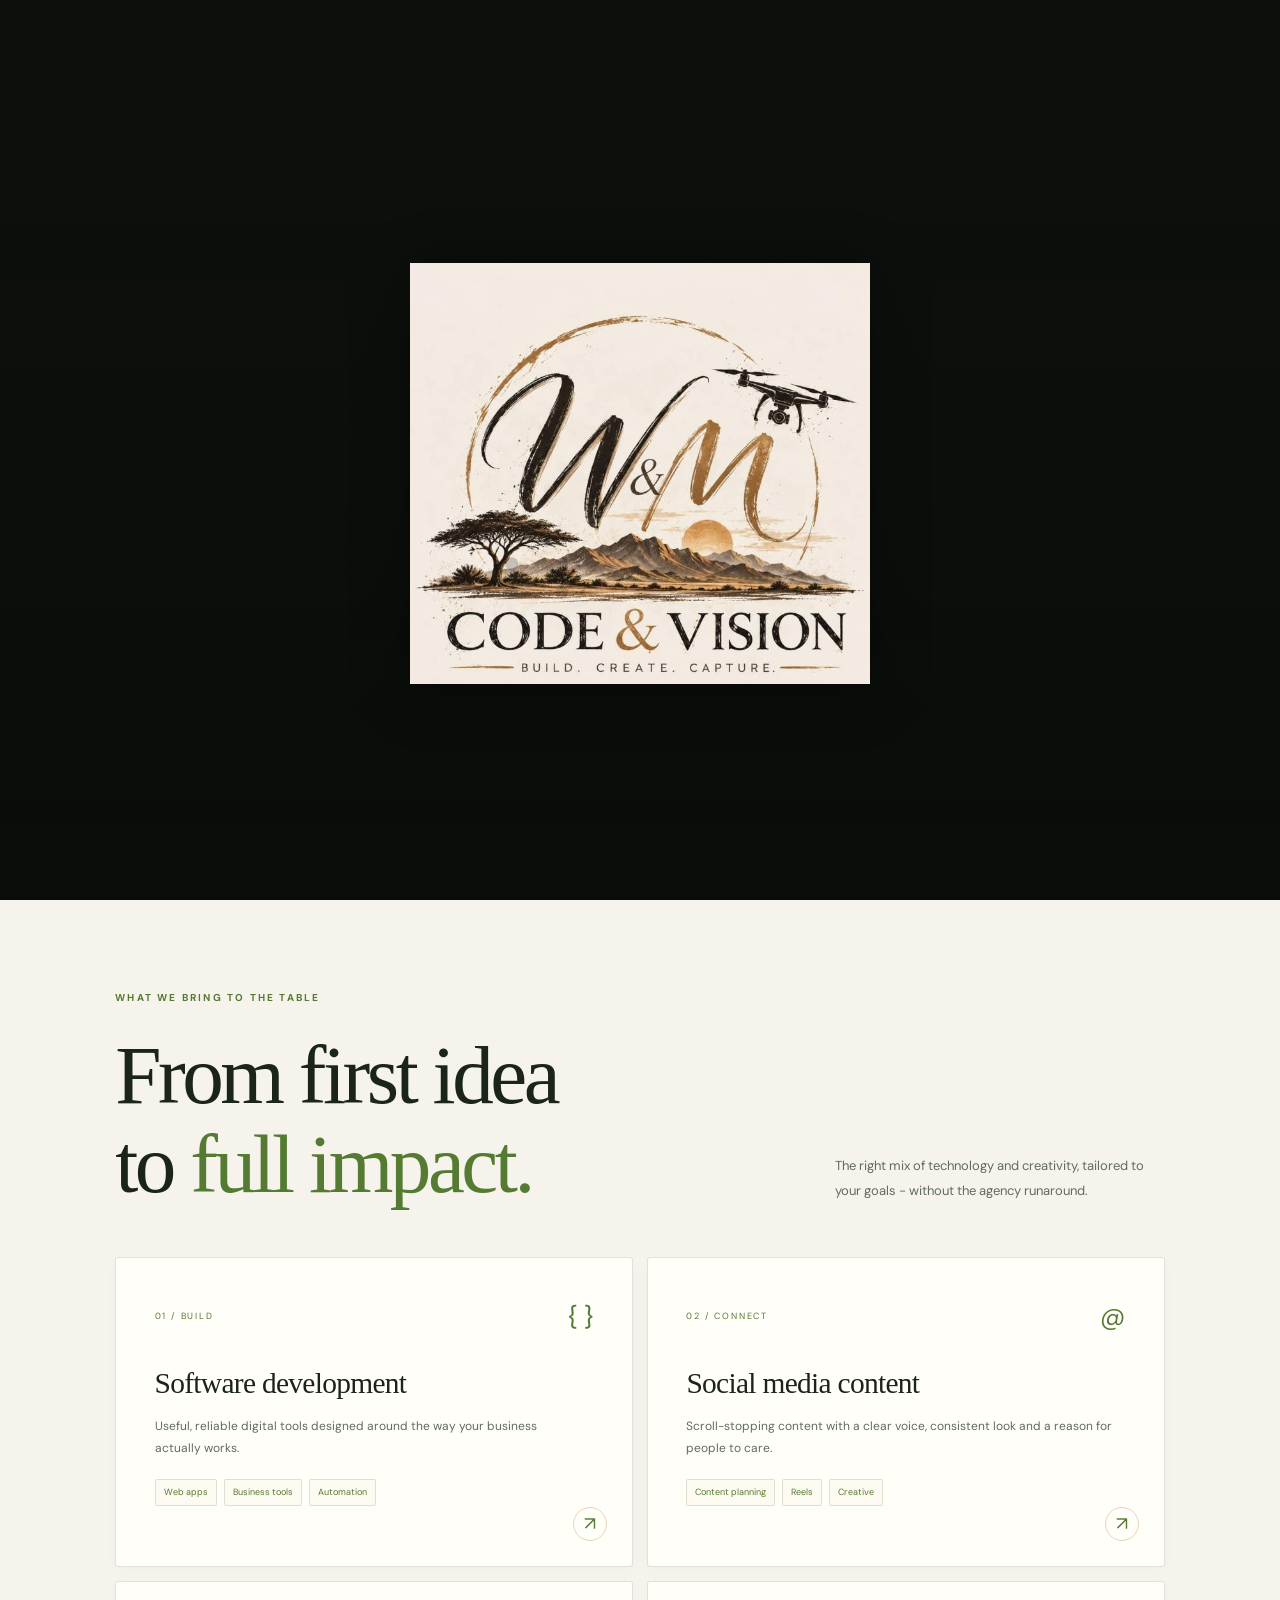
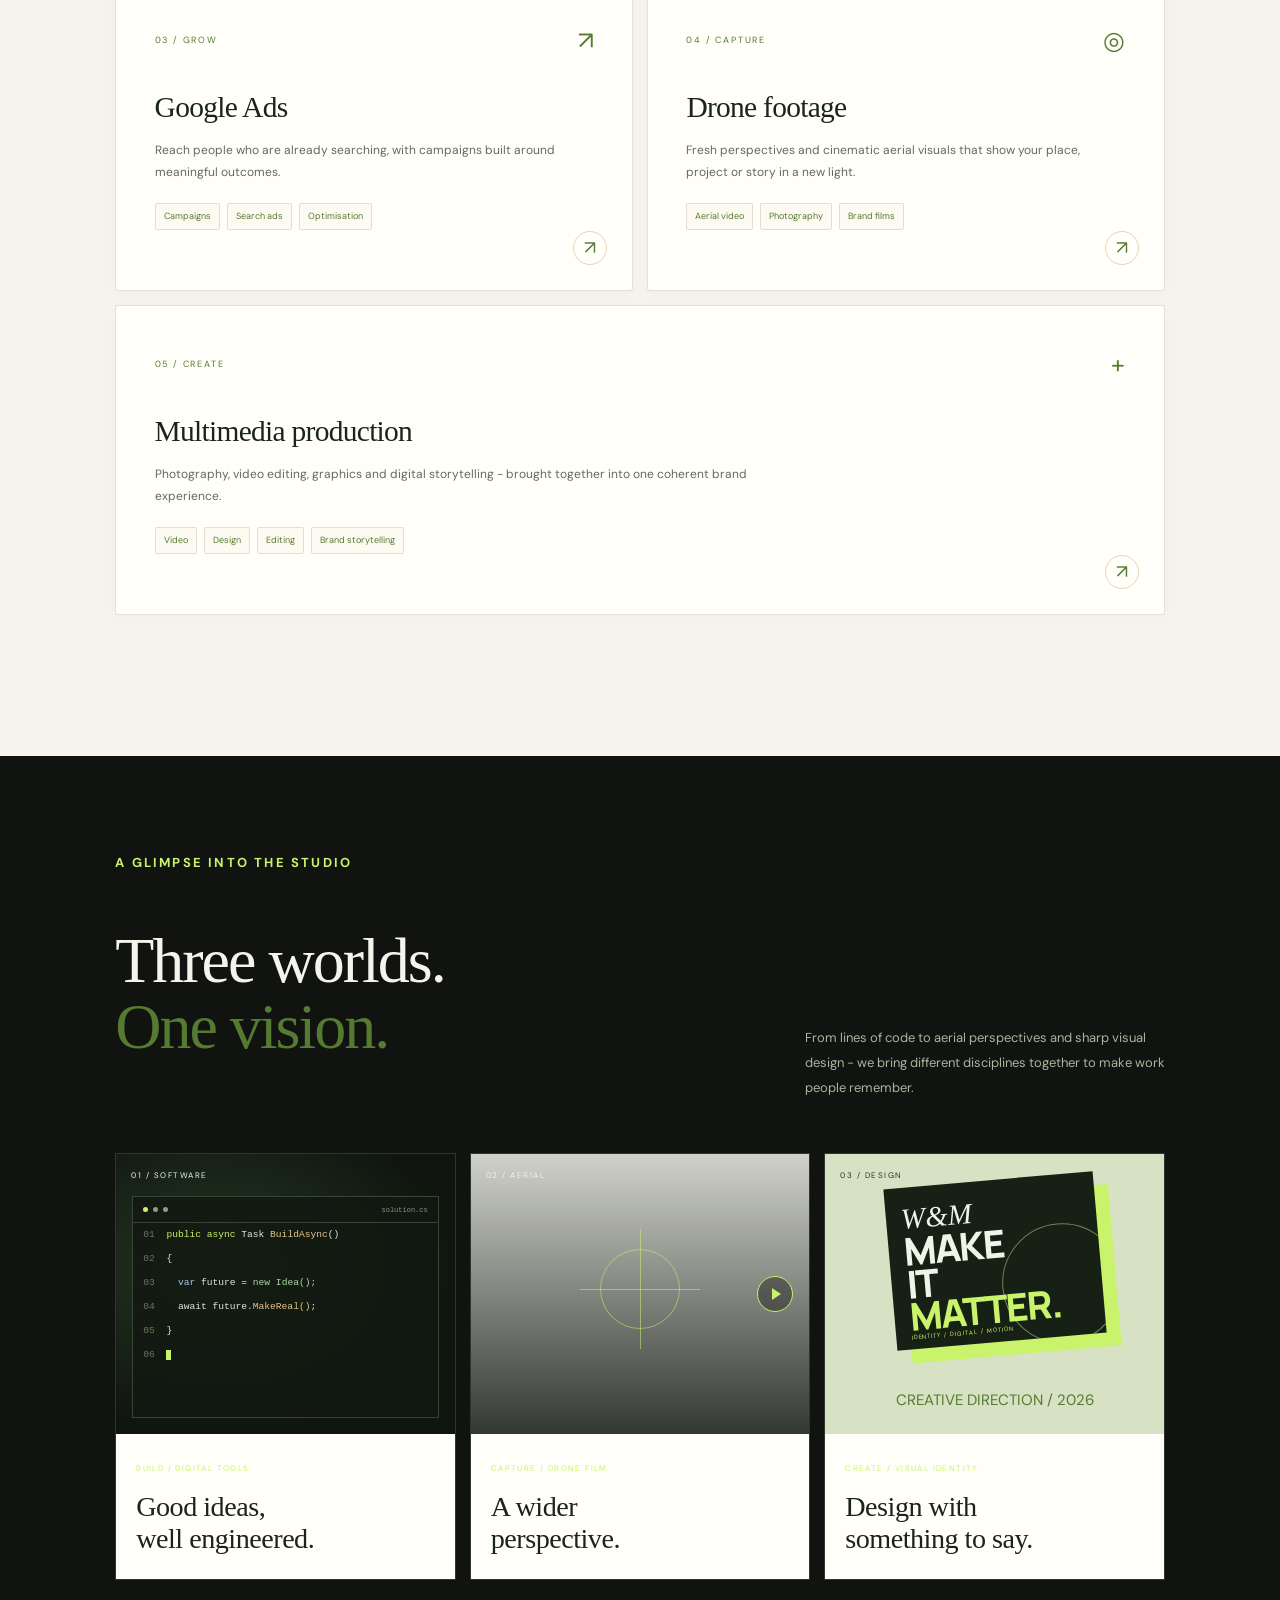
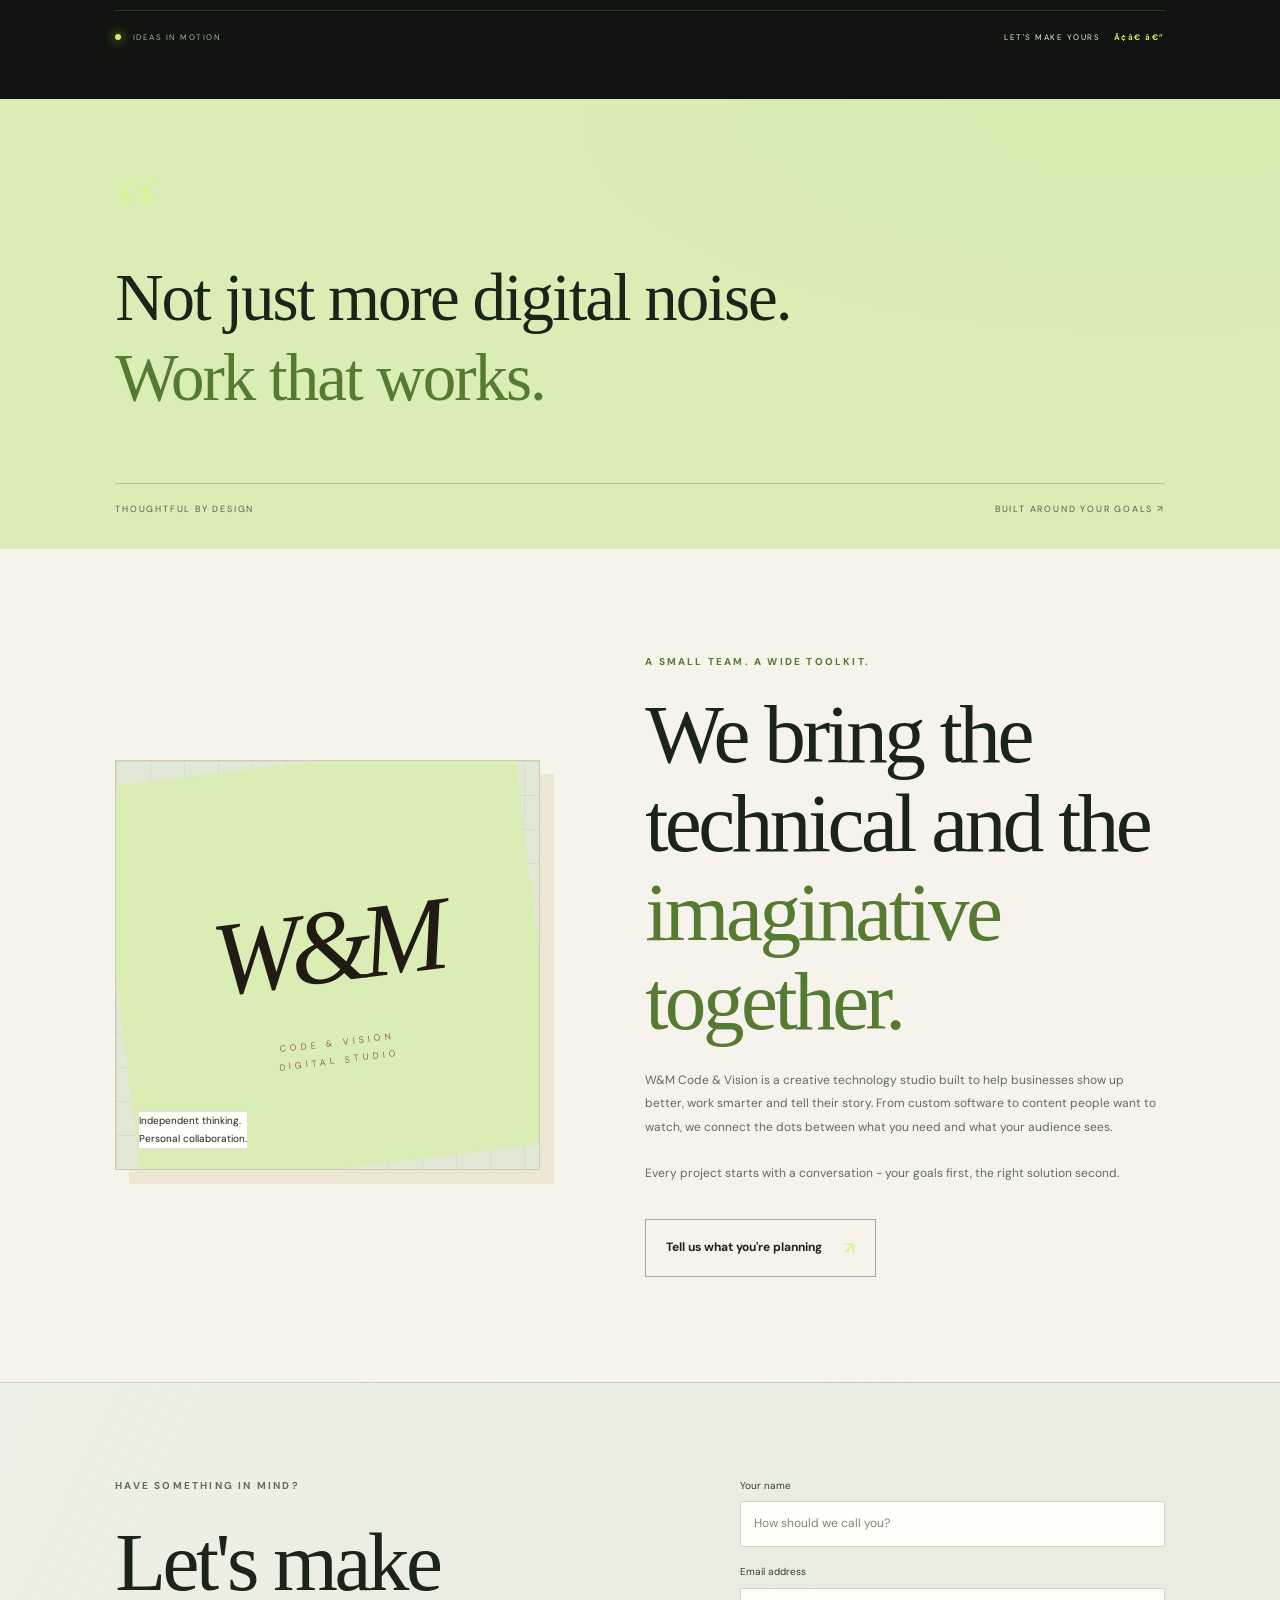
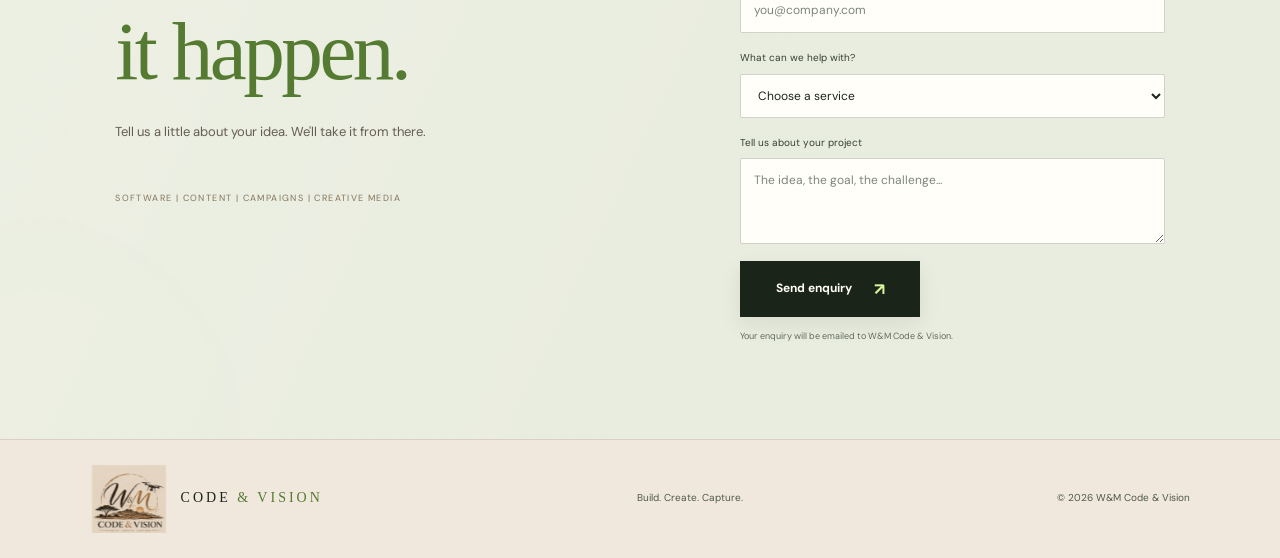
==== index.html @ 3afbe3e2 "Remove email activation note from contact form" ====
﻿<!doctype html>
<html lang="en">
<head>
  <meta charset="utf-8">
  <meta name="viewport" content="width=device-width, initial-scale=1">
  <meta name="theme-color" content="#111511">
  <meta name="description" content="W&M Code & Vision creates software, social content, Google Ads, drone footage and multimedia for ambitious businesses.">
  <meta property="og:type" content="website">
  <meta property="og:title" content="W&M Code & Vision | Build. Create. Capture.">
  <meta property="og:description" content="Custom software, social content, digital campaigns and cinematic drone production for ambitious businesses.">
  <meta property="og:url" content="https://wiekusviljoen.github.io/W-M-Code-Vision/">
  <meta property="og:image" content="https://wiekusviljoen.github.io/W-M-Code-Vision/logo-cropped.jpg">
  <meta name="twitter:card" content="summary_large_image">
  <title>W&amp;M Code &amp; Vision | Build. Create. Capture.</title>
  <link rel="preconnect" href="https://fonts.googleapis.com">
  <link rel="preconnect" href="https://fonts.gstatic.com" crossorigin>
  <link href="https://fonts.googleapis.com/css2?family=DM+Sans:wght@400;500;600;700&family=Manrope:wght@400;500;600;700;800&display=swap" rel="stylesheet">
  <link rel="stylesheet" href="styles.css?v=real-logo">
  <link rel="stylesheet" href="interactive.css">
  <script src="script.js" defer></script>
</head>
<body>
  <div class="site-loader" id="site-loader" role="status" aria-live="polite" aria-label="Loading W and M Code and Vision">
    <video class="loader-video" autoplay muted loop playsinline preload="metadata" poster="WmCodeVision.Web/wwwroot/helmeringhausen-drone-poster.jpg" aria-hidden="true"><source src="WmCodeVision.Web/wwwroot/drone-web.mp4" type="video/mp4"></video>
    <div class="loader-shade" aria-hidden="true"></div>
    <div class="loader-content"><div class="loader-mark" aria-label="W and M Code and Vision"><img class="loader-company-logo" src="logo-cropped.jpg" alt="W&amp;M Code &amp; Vision" style="display:block;width:100%;height:100%;object-fit:contain;object-position:center;animation:loader-logo-appear 1s ease both"></div><p class="loader-status">A DIFFERENT POINT OF VIEW</p><svg class="loader-service-sketch" viewBox="0 0 360 58" aria-hidden="true"><path class="sketch-connector" d="M8 29 H352"/><g class="sketch-icon sketch-drone"><path d="M45 24 L55 19 L65 24 L65 34 L55 39 L45 34 Z M45 24 L31 15 M65 24 L79 15 M45 34 L31 43 M65 34 L79 43"/><circle cx="25" cy="12" r="8"/><circle cx="85" cy="12" r="8"/><circle cx="25" cy="46" r="8"/><circle cx="85" cy="46" r="8"/><path d="M17 12 H33 M25 4 V20 M77 12 H93 M85 4 V20 M17 46 H33 M25 38 V54 M77 46 H93 M85 38 V54"/><path d="M50 26 L55 23 L60 26 V32 L55 35 L50 32 Z"/></g><g class="sketch-icon sketch-computer"><rect x="162" y="10" width="36" height="29" rx="2"/><path d="M180 39 V47 M170 47 H190 M169 18 H191 M169 24 H184"/></g><g class="sketch-icon sketch-social"><path d="M282 12 H322 Q329 12 329 19 V36 Q329 43 322 43 H302 L292 51 V43 H282 Q275 43 275 36 V19 Q275 12 282 12 Z"/><path d="M289 27 Q289 21 295 21 Q300 21 302 26 Q304 21 310 21 Q316 21 316 27 Q316 34 302 39 Q289 34 289 27 Z"/></g></svg><div class="loader-progress" aria-hidden="true"><span></span></div></div>
  </div>
  <header class="site-header">
    <a class="brand" href="#home" aria-label="W&M Code and Vision home"><img class="brand-emblem" src="logo-cropped.jpg" alt="W&M Code and Vision logo"><span class="brand-name">CODE <b>&amp; VISION</b></span></a>
    <button class="menu-toggle" aria-label="Toggle navigation" aria-expanded="false"><span></span><span></span></button>
    <nav class="nav-links" aria-label="Main navigation"><a href="#services">Services</a><a href="#playground">Showreel</a><a href="#about">About</a><a class="nav-cta" href="#contact">Let's talk <span aria-hidden="true">&#8599;</span></a></nav>
  </header>
  <main>
    <section class="hero" id="home">
      <div class="hero-content">
        <p class="eyebrow"><span class="status-dot"></span> DIGITAL STUDIO | NAMIBIA &amp; BEYOND</p>
        <h1>Build with purpose.<br>Create with <span class="gradient-text">vision.</span></h1>
        <p class="hero-copy">From custom software to cinematic drone footage, we build, create and capture work that helps your business stand out.</p>
        <div class="hero-actions"><a class="button button-primary" href="#contact">Start a project <span aria-hidden="true">&#8599;</span></a><a class="text-link" href="#services">Explore what we do <span aria-hidden="true">&#8595;</span></a></div>
        <div class="hero-footnote"><span class="tiny-line"></span> BUILD. CREATE. CAPTURE.</div>
      </div>
      <div class="hero-art reel-hero" aria-label="A moving showcase of code, drone footage and design">
        <div class="reel-topline"><span><i class="live-pulse"></i> THE W&amp;M SHOWREEL</span><span>BUILD / CREATE / CAPTURE</span></div>
        <div class="reel-track">
          <article class="reel-frame reel-drone"><video class="reel-landscape-video" autoplay muted loop playsinline preload="none" poster="WmCodeVision.Web/wwwroot/helmeringhausen-drone-poster.jpg" aria-label="Smooth aerial footage of the Tiras Mountains near Helmeringhausen, Namibia"><source src="WmCodeVision.Web/wwwroot/drone-web.mp4" type="video/mp4"></video><div class="reel-frame-shade"></div><span class="frame-index">01 / HELMERINGHAUSEN</span><div class="frame-caption"><small>A DIFFERENT POINT OF VIEW</small><h3>Made to move.</h3></div><span class="frame-play" aria-hidden="true"></span></article>
          <article class="reel-frame reel-code"><div class="code-window"><div class="window-bar"><i></i><i></i><i></i><span>wm-studio / app.cs</span></div><div class="code-lines"><p><b>01</b> <em>public class</em> <strong>Vision</strong></p><p><b>02</b> {</p><p><b>03</b> &nbsp; <em>var</em> idea = <mark>BuildSomethingGreat</mark>();</p><p><b>04</b> &nbsp; <em>return</em> idea.<strong>BringToLife</strong>();</p><p><b>05</b> }</p><p class="code-cursor"><b>06</b> <span></span></p></div></div><span class="frame-index">02 / BUILD</span><div class="frame-caption"><small>IDEAS INTO REAL TOOLS</small><h3>Built with intent.</h3></div></article>
          <article class="reel-frame reel-design"><div class="design-art"><div class="design-orbit"></div><div class="design-card design-card-back"></div><div class="design-card design-card-front"><span>W&amp;M</span><i>DESIGN THAT<br>MEANS BUSINESS.</i><small>BRAND / DIGITAL / MOTION</small></div><span class="design-spark" aria-hidden="true">+</span></div><span class="frame-index">03 / CREATE</span><div class="frame-caption"><small>DESIGN WITH A POINT OF VIEW</small><h3>Made to be seen.</h3></div></article>
        </div>
        <div class="reel-bottomline"><span><b>01</b> / 03 - A CREATIVE TECHNOLOGY STUDIO</span><span class="reel-sound">MOTION ON</span></div>
      </div>
      <div class="hero-index">01 <span>/</span> 03</div>
    </section>
    <section class="trust-strip"><p>ONE CREATIVE PARTNER FOR YOUR NEXT BIG MOVE</p><div><span>SOFTWARE</span><i>*</i><span>CONTENT</span><i>*</i><span>CAMPAIGNS</span><i>*</i><span>PRODUCTION</span></div></section>
    <section class="section services-section" id="services">
      <div class="section-heading"><div><p class="eyebrow">WHAT WE BRING TO THE TABLE</p><h2>From first idea<br>to <span class="gradient-text">full impact.</span></h2></div><p class="section-intro">The right mix of technology and creativity, tailored to your goals - without the agency runaround.</p></div>
      <div class="service-grid">
        <article class="service-card"><div class="service-top"><span class="service-number">01 / BUILD</span><span class="service-icon" aria-hidden="true">{ }</span></div><h3>Software development</h3><p>Useful, reliable digital tools designed around the way your business actually works.</p><div class="service-tags"><span>Web apps</span><span>Business tools</span><span>Automation</span></div><a href="#contact" aria-label="Ask about software development">&#8599;</a></article>
        <article class="service-card"><div class="service-top"><span class="service-number">02 / CONNECT</span><span class="service-icon" aria-hidden="true">@</span></div><h3>Social media content</h3><p>Scroll-stopping content with a clear voice, consistent look and a reason for people to care.</p><div class="service-tags"><span>Content planning</span><span>Reels</span><span>Creative</span></div><a href="#contact" aria-label="Ask about social media content">&#8599;</a></article>
        <article class="service-card"><div class="service-top"><span class="service-number">03 / GROW</span><span class="service-icon" aria-hidden="true">&#8599;</span></div><h3>Google Ads</h3><p>Reach people who are already searching, with campaigns built around meaningful outcomes.</p><div class="service-tags"><span>Campaigns</span><span>Search ads</span><span>Optimisation</span></div><a href="#contact" aria-label="Ask about Google Ads">&#8599;</a></article>
        <article class="service-card"><div class="service-top"><span class="service-number">04 / CAPTURE</span><span class="service-icon" aria-hidden="true">&#9678;</span></div><h3>Drone footage</h3><p>Fresh perspectives and cinematic aerial visuals that show your place, project or story in a new light.</p><div class="service-tags"><span>Aerial video</span><span>Photography</span><span>Brand films</span></div><a href="#contact" aria-label="Ask about drone footage">&#8599;</a></article>
        <article class="service-card service-card-wide"><div class="service-top"><span class="service-number">05 / CREATE</span><span class="service-icon" aria-hidden="true">+</span></div><h3>Multimedia production</h3><p>Photography, video editing, graphics and digital storytelling - brought together into one coherent brand experience.</p><div class="service-tags"><span>Video</span><span>Design</span><span>Editing</span><span>Brand storytelling</span></div><a href="#contact" aria-label="Ask about multimedia production">&#8599;</a></article>
      </div>
    </section>
    <section class="interactive-studio reel-section" id="playground">
      <div class="studio-heading">
        <div><p class="eyebrow">A GLIMPSE INTO THE STUDIO</p><h2>Three worlds.<br><span class="gradient-text">One vision.</span></h2></div>
        <p>From lines of code to aerial perspectives and sharp visual design - we bring different disciplines together to make work people remember.</p>
      </div>
      <div class="showreel-grid">
        <article class="showreel-tile tile-code"><div class="tile-visual tile-code-visual"><span class="tile-chip">01 / SOFTWARE</span><div class="editor-window"><div class="editor-top"><span></span><span></span><span></span><small>solution.cs</small></div><div class="editor-code"><p><i>01</i> <em>public async</em> Task <b>BuildAsync</b>()</p><p><i>02</i> {</p><p><i>03</i> &nbsp; <strong>var</strong> future = <mark>new Idea();</mark></p><p><i>04</i> &nbsp; await future.<b>MakeReal()</b>;</p><p><i>05</i> }</p><p><i>06</i> <span class="typing-cursor"></span></p></div></div></div><div class="tile-copy"><span>BUILD / DIGITAL TOOLS</span><h3>Good ideas,<br>well engineered.</h3></div></article>
        <article class="showreel-tile tile-drone"><div class="tile-visual tile-drone-visual"><span class="tile-chip">02 / AERIAL</span><span class="drone-reticle"></span><span class="tile-play" aria-hidden="true"></span></div><div class="tile-copy"><span>CAPTURE / DRONE FILM</span><h3>A wider<br>perspective.</h3></div></article>
        <article class="showreel-tile tile-design"><div class="tile-visual tile-design-visual"><span class="tile-chip">03 / DESIGN</span><div class="design-poster"><span>W&amp;M</span><b>MAKE<br>IT<br><i>MATTER.</i></b><small>IDENTITY / DIGITAL / MOTION</small><div class="poster-orbit"></div></div><span class="design-index">CREATIVE DIRECTION / 2026</span></div><div class="tile-copy"><span>CREATE / VISUAL IDENTITY</span><h3>Design with<br>something to say.</h3></div></article>
      </div>
      <div class="reel-footer"><span><i class="live-pulse"></i> IDEAS IN MOTION</span><a href="#contact">LET'S MAKE YOURS <b>Ã¢â€ â€”</b></a></div>
    </section><section class="statement-section"><div class="statement-mark">&ldquo;</div><p>Not just more digital noise.<br><span>Work that works.</span></p><div class="statement-bottom"><span>THOUGHTFUL BY DESIGN</span><span>BUILT AROUND YOUR GOALS &#8599;</span></div></section>
    <section class="section about-section" id="about"><div class="about-visual"><div class="about-grid"></div><div class="about-stamp"><span>W&amp;M</span><small>CODE &amp; VISION<br>DIGITAL STUDIO</small></div><div class="about-note">Independent thinking.<br>Personal collaboration.</div></div><div class="about-copy"><p class="eyebrow">A SMALL TEAM. A WIDE TOOLKIT.</p><h2>We bring the<br>technical and the<br><span class="gradient-text">imaginative together.</span></h2><p>W&amp;M Code &amp; Vision is a creative technology studio built to help businesses show up better, work smarter and tell their story. From custom software to content people want to watch, we connect the dots between what you need and what your audience sees.</p><p>Every project starts with a conversation - your goals first, the right solution second.</p><a class="button button-outline" href="#contact">Tell us what you're planning <span aria-hidden="true">&#8599;</span></a></div></section>
    <section class="contact-section" id="contact"><div class="contact-orb"></div><div class="contact-copy"><p class="eyebrow">HAVE SOMETHING IN MIND?</p><h2>Let's make<br><span class="gradient-text">it happen.</span></h2><p>Tell us a little about your idea. We'll take it from there.</p><div class="contact-small">SOFTWARE | CONTENT | CAMPAIGNS | CREATIVE MEDIA</div></div><form class="contact-form" id="contact-form" action="https://formsubmit.co/info.wmcodevision@gmail.com" method="POST"><input type="hidden" name="_subject" value="New W&M Code & Vision website enquiry"><input type="hidden" name="_template" value="table"><label for="name">Your name</label><input id="name" name="name" autocomplete="name" placeholder="How should we call you?" required><label for="email">Email address</label><input id="email" name="email" type="email" autocomplete="email" placeholder="you@company.com" required><label for="service">What can we help with?</label><select id="service" name="service" required><option value="" disabled selected>Choose a service</option><option>Software development</option><option>Social media content</option><option>Google Ads</option><option>Drone footage</option><option>Multimedia production</option><option>A combination of services</option><option>Not sure yet</option></select><label for="message">Tell us about your project</label><textarea id="message" name="message" rows="3" placeholder="The idea, the goal, the challenge..."></textarea><button class="button button-primary form-submit" type="submit">Send enquiry <span aria-hidden="true">&#8599;</span></button><p class="form-note" id="form-note">Your enquiry will be emailed to W&amp;M Code &amp; Vision.</p></form></section>
  </main>
  <footer class="site-footer"><a class="brand" href="#home"><img class="brand-emblem" src="logo-cropped.jpg" alt="W&M logo"><span class="brand-name">CODE <b>&amp; VISION</b></span></a><p>Build. Create. Capture.</p><span>&copy; <span id="year"></span> W&amp;M Code &amp; Vision</span></footer>
</body>
</html>
---- styles.css ----
:root{--bg:#f5f0e8;--panel:#fffdf8;--panel2:#e9dfcf;--text:#191713;--muted:#6d665c;--gold:#b78a43;--gold-light:#e2c58a;--line:rgba(42,33,22,.15);--font:'DM Sans',sans-serif;--display:'Manrope',sans-serif}*{box-sizing:border-box}html{scroll-behavior:smooth;scroll-padding-top:90px}body{margin:0;background:var(--bg);color:var(--text);font-family:var(--font);font-size:15px;line-height:1.65}a{color:inherit;text-decoration:none}button,input,select,textarea{font:inherit}.site-header{min-height:88px;padding:12px 7%;display:flex;align-items:center;justify-content:space-between;border-bottom:1px solid var(--line);position:sticky;top:0;background:rgba(245,240,232,.94);backdrop-filter:blur(16px);z-index:10}.brand{display:flex;align-items:center;gap:13px}.brand-emblem{width:56px;height:56px;object-fit:contain}.brand-fallback{font-family:Georgia,serif;font-size:35px;font-style:italic;letter-spacing:-4px}.brand-fallback span{color:var(--gold)}.brand-name{font-family:Georgia,serif;font-size:14px;letter-spacing:3px;line-height:1.45}.brand-name b{font-weight:400;color:var(--gold)}.nav-links{display:flex;align-items:center;gap:32px;color:#514a40;font-size:12px}.nav-links a:hover,.text-link:hover{color:var(--gold)}.nav-links .nav-cta{border:1px solid #a98a59;padding:11px 17px;color:var(--text)}.nav-cta span{color:var(--gold);padding-left:8px}.menu-toggle{display:none}.hero{min-height:640px;padding:86px 9% 72px;display:grid;grid-template-columns:1fr .9fr;align-items:center;position:relative;overflow:hidden;background:radial-gradient(ellipse at 78% 45%,rgba(193,154,88,.15),transparent 43%)}.hero-content{position:relative;z-index:1}.eyebrow{font-size:10px;font-weight:700;letter-spacing:2.2px;color:#9c7334;margin:0 0 24px}.status-dot{display:inline-block;width:7px;height:7px;border-radius:50%;background:var(--gold);margin-right:8px}.hero h1,.section-heading h2,.about-copy h2,.contact-copy h2{font-family:Georgia,'Times New Roman',serif;font-weight:400;letter-spacing:-2.6px;line-height:1.07;margin:0;font-size:clamp(48px,5.3vw,74px)}.gradient-text{color:var(--gold)}.hero-copy{color:#655e53;font-size:16px;max-width:440px;line-height:1.85;margin:27px 0 30px}.hero-actions{display:flex;align-items:center;gap:27px}.button{display:inline-flex;align-items:center;justify-content:center;gap:22px;border:0;padding:14px 20px;font-weight:700;font-size:12px;cursor:pointer;transition:transform .2s,background .2s}.button:hover{transform:translateY(-2px)}.button-primary{background:#1b1915;color:#fffaf1}.button-primary:hover{background:#393126}.button span{font-size:17px;color:var(--gold-light)}.text-link{font-size:12px;color:#423c33}.text-link span{color:var(--gold);margin-left:7px}.hero-footnote{margin-top:55px;display:flex;align-items:center;gap:12px;color:#8a8072;font-size:11px}.tiny-line{width:30px;height:1px;background:var(--gold)}.hero-art{height:430px;position:relative;display:grid;place-items:center}.hero-logo{position:relative;z-index:2;width:min(100%,450px);height:auto;mix-blend-mode:multiply;filter:drop-shadow(0 18px 28px rgba(83,57,22,.08));border-radius:2px}.hero-art:before{content:'';position:absolute;width:330px;height:330px;border:1px solid rgba(174,132,65,.3);border-radius:50%}.hero-art:after{content:'BUILD  •  CREATE  •  CAPTURE';position:absolute;bottom:8px;font-size:9px;letter-spacing:3px;color:#8c7857}.hero-index{position:absolute;right:7%;bottom:28px;font-size:10px;color:#8b8173;letter-spacing:1px}.hero-index span{color:var(--gold);margin:0 8px}.trust-strip{border-top:1px solid var(--line);border-bottom:1px solid var(--line);padding:25px 9%;display:flex;justify-content:space-between;align-items:center;gap:24px;background:#eee6d9}.trust-strip p{font-size:9px;letter-spacing:1.7px;color:#756a5a;margin:0}.trust-strip div{display:flex;align-items:center;gap:21px;font-size:10px;letter-spacing:1.4px;color:#39342c}.trust-strip i{font-style:normal;color:var(--gold)}.section{padding:105px 9%}.section-heading{display:flex;justify-content:space-between;align-items:flex-end;gap:50px;margin-bottom:48px}.section-heading h2,.about-copy h2,.contact-copy h2{font-size:clamp(39px,4.3vw,58px);letter-spacing:-1.8px}.section-intro{max-width:330px;color:var(--muted);font-size:13px;line-height:1.9;margin:0 0 5px}.service-grid{display:grid;grid-template-columns:repeat(2,minmax(0,1fr));gap:15px}.service-card{position:relative;min-height:250px;padding:26px 28px 24px;background:rgba(255,253,248,.76);border:1px solid var(--line);transition:border-color .2s,transform .2s}.service-card:hover{border-color:rgba(169,126,56,.7);transform:translateY(-3px)}.service-top{display:flex;align-items:center;justify-content:space-between}.service-number{font-size:9px;letter-spacing:1.8px;color:#8c7c64}.service-icon{font-size:25px;color:var(--gold)}.service-card h3{font-family:Georgia,serif;font-size:23px;font-weight:400;letter-spacing:-.3px;margin:22px 0 8px}.service-card p{font-size:12px;color:#6d6559;max-width:430px;margin:0;line-height:1.8}.service-tags{display:flex;gap:7px;flex-wrap:wrap;margin-top:20px}.service-tags span{font-size:9px;color:#6a5941;padding:5px 8px;border:1px solid rgba(150,117,65,.24)}.service-card>a{position:absolute;right:25px;bottom:25px;color:var(--gold);font-size:19px}.service-card-wide{grid-column:1/-1;min-height:210px}.service-card-wide p{max-width:650px}.statement-section{padding:78px 9% 32px;background:#201d18;color:#f7f0e4;position:relative;overflow:hidden}.statement-mark{font-family:Georgia,serif;font-size:100px;line-height:.7;color:var(--gold-light);opacity:.8}.statement-section>p{font-family:Georgia,serif;font-size:clamp(36px,5.4vw,67px);line-height:1.2;letter-spacing:-2px;font-weight:400;margin:10px 0 65px}.statement-section>p span{color:var(--gold-light)}.statement-bottom{border-top:1px solid rgba(242,224,190,.24);padding-top:18px;display:flex;justify-content:space-between;font-size:9px;letter-spacing:1.8px;color:#d1c3ad}.about-section{display:grid;grid-template-columns:.9fr 1.1fr;gap:10%;align-items:center}.about-visual{height:410px;position:relative;background:linear-gradient(145deg,#e2d2b7,#f9f5ed 65%,#d7c09a);border:1px solid rgba(120,87,40,.2);overflow:hidden}.about-grid{position:absolute;inset:0;background-image:linear-gradient(rgba(122,91,45,.08) 1px,transparent 1px),linear-gradient(90deg,rgba(122,91,45,.08) 1px,transparent 1px);background-size:34px 34px}.about-stamp{position:absolute;inset:0;display:flex;flex-direction:column;align-items:center;justify-content:center;transform:rotate(-7deg)}.about-stamp>span{font-family:Georgia,serif;font-size:105px;font-style:italic;letter-spacing:-10px;color:#211b14}.about-stamp small{text-align:center;font-size:9px;letter-spacing:4px;line-height:2;color:#92703d}.about-note{position:absolute;bottom:20px;left:22px;font-size:10px;line-height:1.8;color:#554633}.about-copy .eyebrow{margin-bottom:20px}.about-copy h2{font-size:clamp(35px,4vw,52px)}.about-copy>p:not(.eyebrow){font-size:12px;line-height:1.95;color:#655e53;margin:23px 0}.button-outline{border:1px solid #9b835e;color:#211d17;background:transparent;margin-top:10px}.button-outline span{color:var(--gold)}.contact-section{position:relative;overflow:hidden;padding:95px 9%;display:grid;grid-template-columns:1fr .85fr;gap:12%;background:#e9dfcf;border-top:1px solid var(--line)}.contact-orb{position:absolute;width:400px;height:400px;background:#c29b5c;filter:blur(180px);opacity:.16;left:-160px;bottom:-180px}.contact-copy,.contact-form{position:relative;z-index:1}.contact-copy h2{font-size:clamp(44px,5.4vw,68px)}.contact-copy>p:not(.eyebrow){color:#655d51;font-size:13px;margin:25px 0}.contact-small{font-size:9px;letter-spacing:1.4px;color:#84745b;margin-top:48px}.contact-form{display:flex;flex-direction:column}.contact-form label{font-size:10px;color:#4b443a;margin:0 0 7px}.contact-form input,.contact-form select,.contact-form textarea{width:100%;border:1px solid #c8b89d;background:rgba(255,253,248,.75);color:var(--text);padding:12px 13px;margin-bottom:17px;outline:none;font-size:12px}.contact-form input:focus,.contact-form select:focus,.contact-form textarea:focus{border-color:var(--gold)}.contact-form input::placeholder,.contact-form textarea::placeholder{color:#9a8d7a}.contact-form option{color:var(--text)}.contact-form textarea{resize:vertical}.form-submit{align-self:flex-start;min-width:180px}.form-note{font-size:9px;color:#756a5b;margin:12px 0 0}.site-footer{padding:25px 7%;display:flex;align-items:center;justify-content:space-between;border-top:1px solid var(--line);color:#746a5c;font-size:10px}.site-footer .brand{color:var(--text)}.site-footer p{margin:0}.site-footer>span{font-size:10px}@media(max-width:900px){.site-header{padding:12px 5%}.nav-links{gap:18px}.hero{padding:70px 6% 65px;grid-template-columns:1fr 1fr}.hero-art{margin:0 -15px}.trust-strip{padding:25px 6%}.section{padding:85px 6%}.about-section{gap:6%}.contact-section{padding:80px 6%;gap:7%}}@media(max-width:650px){.site-header{min-height:72px}.brand-emblem{width:45px;height:45px}.brand-name{font-size:11px;letter-spacing:2px}.menu-toggle{display:flex;flex-direction:column;gap:6px;border:0;background:transparent;padding:10px}.menu-toggle span{display:block;width:24px;height:2px;background:var(--text)}.nav-links{display:none;position:absolute;left:0;right:0;top:72px;padding:22px 6% 28px;background:#f5f0e8;border-bottom:1px solid var(--line);align-items:stretch;gap:18px;flex-direction:column}.nav-links.open{display:flex}.nav-links .nav-cta{align-self:flex-start}.hero{padding:60px 6% 48px;display:flex;flex-direction:column;align-items:flex-start;min-height:0}.hero h1{font-size:clamp(47px,12vw,64px);letter-spacing:-2.4px}.hero-copy{font-size:14px;margin:22px 0 25px}.hero-actions{gap:18px;flex-wrap:wrap}.hero-footnote{margin-top:32px}.hero-art{width:100%;height:auto;min-height:280px;margin:22px 0 0;align-self:center}.hero-logo{width:min(100%,360px)}.hero-art:before{width:245px;height:245px}.hero-art:after{bottom:0;font-size:8px;letter-spacing:2px}.trust-strip{padding:23px 6%;display:block}.trust-strip p{text-align:center;margin-bottom:18px}.trust-strip div{justify-content:center;gap:10px;flex-wrap:wrap;font-size:8px}.section{padding:68px 6%}.section-heading{display:block;margin-bottom:30px}.section-heading h2,.about-copy h2{font-size:42px;letter-spacing:-1.5px}.section-intro{margin-top:20px}.service-grid{grid-template-columns:1fr}.service-card{min-height:240px;padding:23px}.service-card-wide{grid-column:auto;min-height:250px}.statement-section{padding:60px 6% 27px}.statement-section>p{font-size:clamp(36px,10vw,52px);letter-spacing:-1.5px;margin:10px 0 48px}.statement-bottom{gap:15px;font-size:8px;letter-spacing:1px}.about-section{grid-template-columns:1fr;gap:35px}.about-visual{height:300px}.about-stamp>span{font-size:85px}.about-copy h2{font-size:39px}.contact-section{padding:68px 6%;grid-template-columns:1fr;gap:35px}.contact-copy h2{font-size:55px}.contact-small{margin-top:28px;font-size:8px}.site-footer{padding:24px 6%;gap:15px;flex-wrap:wrap}.site-footer p{display:none}.site-footer>span{margin-left:auto}}@media(prefers-reduced-motion:reduce){html{scroll-behavior:auto}*,*::before,*::after{transition:none!important}}

.hero-logo-fallback{position:relative;z-index:2;width:min(100%,450px);aspect-ratio:1.12;display:flex;flex-direction:column;align-items:center;justify-content:center;text-align:center;background:linear-gradient(150deg,#fffdf8,#efe4d1);border:1px solid rgba(174,132,65,.35);box-shadow:0 18px 28px rgba(83,57,22,.08);padding:20px}.hero-logo-fallback:before{content:'';position:absolute;inset:7%;border:1px solid rgba(174,132,65,.55);border-radius:50%}.hero-logo-fallback>span{font:italic 100px Georgia,serif;letter-spacing:-8px;z-index:1}.hero-logo-fallback>span span{color:var(--gold)}.hero-logo-fallback>b{font:24px Georgia,serif;letter-spacing:4px;z-index:1}.hero-logo-fallback>small{font-size:10px;letter-spacing:4px;margin-top:15px;color:var(--gold);z-index:1}.hero-logo-fallback>i{font:italic 11px Georgia,serif;color:#8c7857;margin-top:10px;z-index:1}@media(max-width:650px){.hero-logo-fallback{max-width:360px}.hero-logo-fallback>span{font-size:75px}.hero-logo-fallback>b{font-size:18px;letter-spacing:2px}.hero-logo-fallback>small{font-size:8px;letter-spacing:2px}}

.brand-emblem{width:66px;height:66px;object-fit:contain}.brand-fallback{display:none}@media(max-width:650px){.brand-emblem{width:48px;height:48px}}

/* Actual logo artwork: keep the full ivory logo visible without the source screenshot bars. */
.brand-emblem{width:78px;height:68px;object-fit:contain;mix-blend-mode:multiply;flex-shrink:0}.hero-art{min-width:0}.hero-logo{display:block;width:min(100%,480px);height:auto;aspect-ratio:12/11;object-fit:contain;mix-blend-mode:multiply;border-radius:0}.hero-art:before{width:0;height:0;border:0}.hero-art:after{content:none}@media(max-width:650px){.brand-emblem{width:54px;height:48px}.hero-art{min-height:0;height:auto;padding:12px 0 20px}.hero-logo{width:min(100%,380px);aspect-ratio:12/11}}

/* First-visit preloader: wait for the hero video frame, then reveal the page. */
.site-loader{position:fixed;inset:0;z-index:9999;display:flex;flex-direction:column;align-items:center;justify-content:center;background:#10130f;color:#f4f4ec;transition:opacity .65s ease,visibility .65s ease;visibility:visible;opacity:1}
.site-loader.is-done{opacity:0;visibility:hidden;pointer-events:none}
body.is-loading{overflow:hidden}
.loader-brand{font:italic 62px/1 Georgia,serif;letter-spacing:-5px;color:#f4f4ec}
.loader-brand span{color:#c8f36a}
.loader-orbit{position:relative;width:74px;height:74px;margin:30px 0 22px;border:1px solid #35442e;border-radius:50%;animation:loader-spin 2.6s linear infinite}
.loader-orbit:before,.loader-orbit:after{content:"";position:absolute;inset:9px;border:1px solid #60764a;border-radius:50%;transform:rotate(55deg) scaleX(.42)}
.loader-orbit:after{transform:rotate(-55deg) scaleX(.42);border-color:#c8f36a}
.loader-orbit span{position:absolute;left:50%;top:-4px;width:8px;height:8px;border-radius:50%;background:#c8f36a;box-shadow:0 0 18px #c8f36a;transform:translateX(-50%)}
.loader-name{font:10px/1.5 Georgia,serif;letter-spacing:3px;margin:0}
.loader-name b{font-weight:400;color:#c8f36a}
.loader-status{font:8px/1.5 ui-monospace,monospace;letter-spacing:2px;color:#9ba995;margin:28px 0 13px}
.loader-progress{width:min(220px,58vw);height:2px;background:#2d3928;overflow:hidden}
.loader-progress span{display:block;width:42%;height:100%;background:#c8f36a;box-shadow:0 0 12px #c8f36a;animation:loader-progress 1.5s ease-in-out infinite}
@keyframes loader-spin{to{transform:rotate(360deg)}}
@keyframes loader-progress{from{transform:translateX(-110%)}to{transform:translateX(250%)}}
@media(prefers-reduced-motion:reduce){.site-loader,.loader-orbit,.loader-progress span{transition:none!important;animation:none!important}.loader-progress span{width:100%}}

/* Option 3: make the work the centrepiece, with clear problem/approach storytelling. */
.portfolio-section{padding:100px 9%;background:#f5f0e8;color:#191713}
.portfolio-heading{display:flex;justify-content:space-between;align-items:flex-end;gap:40px;margin-bottom:42px}
.portfolio-heading h2{font:400 clamp(42px,5vw,66px)/1.04 Georgia,serif;letter-spacing:-2px;margin:0}
.portfolio-heading h2 span{color:#9c7334}
.portfolio-heading>p{max-width:365px;margin:0 0 4px;color:#6d665c;font-size:13px;line-height:1.9}
.portfolio-grid{display:grid;grid-template-columns:repeat(2,minmax(0,1fr));gap:18px}
.project-card{min-width:0;background:#fffdf8;border:1px solid rgba(42,33,22,.14);transition:transform .3s,border-color .3s,box-shadow .3s}
.project-card:hover{transform:translateY(-4px);border-color:#b78a43;box-shadow:0 20px 50px #29211412}
.project-card:last-child{grid-column:1/-1;display:grid;grid-template-columns:1fr 1fr}
.project-visual{height:270px;position:relative;overflow:hidden;display:grid;place-items:center;padding:24px}
.farm-visual{background:radial-gradient(ellipse at 50% 40%,#34452d,#111811 78%)}
.project-index{position:absolute;left:18px;bottom:15px;color:#e7eddd;font-size:8px;letter-spacing:1.5px}
.project-window{width:100%;max-width:440px;padding:14px;background:#f6f3e9;border:1px solid #75816b;box-shadow:0 20px 55px #0005}
.project-window-top{display:flex;justify-content:space-between;gap:10px;padding-bottom:12px;border-bottom:1px solid #d8d9ca;font:8px ui-monospace,monospace;letter-spacing:1px;color:#273522}
.project-window-top i{font-style:normal;color:#71855c}
.farm-stats{display:grid;grid-template-columns:repeat(3,1fr);gap:7px;margin:12px 0}
.farm-stats>div{padding:10px 8px;background:#e8ebdf;display:flex;flex-direction:column}
.farm-stats small{font-size:6px;letter-spacing:1px;color:#68755d}
.farm-stats b{font:26px Georgia,serif;color:#253621;margin:5px 0}
.farm-stats span{font-size:7px;color:#68755d}
.farm-chart{height:55px;border-bottom:1px solid #c9d0be;display:flex;align-items:flex-end;gap:8px;padding:0 12px}
.farm-chart span{flex:1;background:#8da477;height:35%}
.farm-chart span:nth-child(2n){height:60%}.farm-chart span:nth-child(3n){height:85%}.farm-chart span:nth-child(5n){height:50%}
.project-creator{background:#fffdf8}
.creator-visual{background:radial-gradient(ellipse at 50% 40%,#263c31,#101511 80%)}
.creator-screen{width:100%;height:100%;max-width:400px;padding:12px;border:1px solid #405343;background:#151c17;display:flex;flex-direction:column}
.creator-top{display:flex;justify-content:space-between;color:#dbe5d5;font-size:8px;letter-spacing:1px}
.creator-top span{color:#c8f36a;font-size:7px}
.creator-preview{flex:1;display:grid;grid-template-columns:1fr 34px;gap:10px;align-items:center;padding:10px 0}
.preview-frame{height:100%;min-height:120px;background:linear-gradient(145deg,#d8e4c8,#6f8c5c 60%,#243323);display:flex;flex-direction:column;justify-content:flex-end;padding:15px;color:#10170f}
.preview-frame span{font-size:7px;letter-spacing:2px}.preview-frame b{font:800 clamp(22px,3vw,35px)/.9 Manrope,sans-serif;letter-spacing:-1px}
.preview-controls{display:grid;gap:8px}.preview-controls i{display:block;width:22px;height:22px;border:1px solid #50634c;border-radius:50%}.preview-controls i:first-child{background:#c8f36a}
.creator-timeline{display:flex;gap:5px;height:20px}.creator-timeline span{height:100%;flex:1;background:#344c39;border-top:3px solid #8eb77a}.creator-timeline span:nth-child(2){background:#66513b;border-color:#d8b178}.creator-timeline span:nth-child(3){background:#344c39;border-color:#c8f36a}
.workwise-visual{background:#e2e9d8}
.workwise-card{width:78%;max-width:330px;padding:18px;background:#fbfcf7;box-shadow:12px 12px 0 #c8f36a;border:1px solid #cad4c0;transform:rotate(-2deg)}
.workwise-logo{font:italic 28px Georgia,serif;color:#20291d}.workwise-logo span{color:#819b67}
.workwise-card>small{font-size:6px;letter-spacing:1.5px;color:#7b886f}
.workwise-card h4{font:400 25px/1.05 Georgia,serif;margin:12px 0;color:#20291d}
.task-row{display:flex;align-items:center;gap:8px;padding:8px 0;border-top:1px solid #e0e5da;font-size:8px;color:#4c5846}
.task-row i{width:6px;height:6px;border-radius:50%;background:#82a16d}.task-row span{flex:1}.task-row b{font-size:6px;letter-spacing:1px;color:#6b8457}
.project-copy{padding:25px 27px 28px}
.project-kicker{font-size:8px;letter-spacing:1.6px;color:#9c7334;margin:0 0 10px}
.project-copy h3{font:400 30px/1.1 Georgia,serif;letter-spacing:-.7px;margin:0 0 12px}
.project-copy>p:not(.project-kicker){font-size:12px;line-height:1.85;color:#6d665c;margin:0}
.project-outcome{display:grid;grid-template-columns:92px 1fr;gap:8px 10px;border-top:1px solid #e5ded1;margin-top:19px;padding-top:15px}
.project-outcome b{font-size:7px;letter-spacing:1px;color:#9c7334;padding-top:2px}
.project-outcome span{font-size:10px;line-height:1.6;color:#5c564c}
.project-copy>a{display:flex;justify-content:space-between;align-items:center;margin-top:20px;padding-top:14px;border-top:1px solid #e5ded1;font-size:10px;font-weight:700}
.project-copy>a span{font-size:17px;color:#9c7334}
.portfolio-note{margin:18px 0 0;color:#80776a;font-size:9px;line-height:1.7}
@media(max-width:900px){.portfolio-section{padding:80px 6%}.portfolio-grid{gap:12px}.project-copy{padding:22px}.project-visual{padding:18px;height:250px}.project-outcome{grid-template-columns:78px 1fr}}
@media(max-width:650px){.portfolio-section{padding:65px 6%}.portfolio-heading{display:block;margin-bottom:28px}.portfolio-heading>p{margin-top:18px}.portfolio-grid{grid-template-columns:1fr}.project-card:last-child{grid-column:auto;display:block}.project-visual{height:245px;padding:18px}.project-copy{padding:22px}.project-copy h3{font-size:28px}.project-outcome{grid-template-columns:82px 1fr}}

/* Loader option 3: cinematic Namibia aerial footage behind the W&M mark. */
.site-loader{overflow:hidden;background:#10130f}
.loader-video{position:absolute;inset:0;width:100%;height:100%;object-fit:cover;object-position:center;opacity:0;animation:loader-footage-reveal 1.8s ease .15s forwards}
.loader-shade{position:absolute;inset:0;background:linear-gradient(180deg,rgba(8,12,8,.42),rgba(8,12,8,.64) 55%,rgba(8,12,8,.88));z-index:1}
.site-loader>.loader-brand,.site-loader>.loader-name,.site-loader>.loader-status,.site-loader>.loader-progress,.site-loader>.loader-content{position:relative;z-index:2}
.loader-content{display:flex;flex-direction:column;align-items:center;justify-content:center;min-width:min(340px,85vw)}
.loader-content .loader-brand{font-size:clamp(64px,12vw,96px);text-shadow:0 4px 30px #0008;animation:loader-mark-in 1.1s cubic-bezier(.2,.8,.2,1) both}
.loader-content .loader-name{margin-top:18px;text-shadow:0 2px 18px #000}
.loader-content .loader-status{margin-top:30px}
.loader-progress{margin-top:0}
@keyframes loader-footage-reveal{to{opacity:1}}
@keyframes loader-mark-in{from{opacity:0;transform:translateY(14px) scale(.97);letter-spacing:-8px}to{opacity:1;transform:translateY(0) scale(1);letter-spacing:-5px}}
.site-loader.is-done .loader-video{transform:scale(1.04);transition:transform .75s ease,opacity .65s ease}
@media(prefers-reduced-motion:reduce){.loader-video{animation:none;opacity:1}.loader-content .loader-brand{animation:none}}

/* Cinematic loader progress: a luminous horizon line with a moving pulse and fine ticks. */
.loader-progress{position:relative;width:min(260px,66vw);height:12px;margin-top:8px;overflow:visible;background:transparent;border-top:1px solid rgba(200,243,106,.2);border-bottom:1px solid rgba(200,243,106,.12)}
.loader-progress:before{content:"";position:absolute;left:0;right:0;top:5px;height:1px;background:repeating-linear-gradient(90deg,rgba(200,243,106,.4) 0 1px,transparent 1px 13px)}
.loader-progress:after{content:"";position:absolute;left:50%;top:2px;width:4px;height:7px;background:#f4f4ec;box-shadow:0 0 8px #c8f36a,0 0 18px #c8f36a;transform:translateX(-50%);opacity:.8}
.loader-progress span{position:absolute;left:0;top:4px;width:38%;height:3px;background:linear-gradient(90deg,transparent,#8eaf48 35%,#e5ff9a 85%,transparent);box-shadow:0 0 10px rgba(200,243,106,.85);animation:loader-horizon-sweep 2.1s cubic-bezier(.45,0,.55,1) infinite}
@keyframes loader-horizon-sweep{0%{transform:translateX(-110%) scaleX(.7);opacity:.25}45%{opacity:1}100%{transform:translateX(370%) scaleX(1.1);opacity:.25}}
@media(prefers-reduced-motion:reduce){.loader-progress span{width:100%;transform:none;animation:none;opacity:.8}.loader-progress:after{display:none}}

/* Once the video is ready, the sweep resolves into a hand-drawn W&M monogram. */
.loader-mark{width:min(300px,76vw);height:100px;display:grid;place-items:center;margin-bottom:8px}
.loader-draw-mark{width:100%;height:100%;overflow:visible}
.draw-path{fill:none;stroke:#c8f36a;stroke-width:2.8;stroke-linecap:round;stroke-linejoin:round;stroke-dasharray:420;stroke-dashoffset:420;filter:drop-shadow(0 0 5px rgba(200,243,106,.35))}
.site-loader.is-drawing .draw-path{animation:loader-draw-stroke 1.15s cubic-bezier(.45,0,.2,1) forwards}
.site-loader.is-drawing .draw-amp{animation-delay:.12s}
.site-loader.is-drawing .draw-m{animation-delay:.24s}
.site-loader.is-ready .loader-progress span{animation:loader-progress-complete .72s cubic-bezier(.2,.75,.25,1) forwards}
.site-loader.is-ready .loader-progress:after{opacity:0;transition:opacity .2s ease}
.site-loader.is-drawing .loader-progress{opacity:0;transform:translateY(-8px) scaleX(.7);transition:opacity .3s ease,transform .45s ease}
.site-loader.is-drawing .loader-status{opacity:0;transform:translateY(-5px);transition:opacity .3s ease,transform .3s ease}
@keyframes loader-progress-complete{0%{transform:translateX(370%) scaleX(1.1);opacity:.35}100%{transform:translateX(0) scaleX(2.65);opacity:1}}
@keyframes loader-draw-stroke{to{stroke-dashoffset:0}}
@media(prefers-reduced-motion:reduce){.site-loader.is-drawing .draw-path{animation:none;stroke-dashoffset:0}.site-loader.is-ready .loader-progress span{animation:none;transform:translateX(0);width:100%}}

/* Keep the aerial backdrop alive during the full logo-drawing sequence. */
.loader-video{will-change:transform;transform-origin:50% 50%;animation:loader-aerial-drift 8s ease-in-out infinite alternate}
.site-loader.is-drawing .loader-video{animation-duration:4.8s;animation-timing-function:linear}
.site-loader.is-drawing .loader-shade{background:linear-gradient(180deg,rgba(8,12,8,.34),rgba(8,12,8,.56) 55%,rgba(8,12,8,.82));transition:background 1s ease}
@keyframes loader-aerial-drift{0%{transform:scale(1.04) translate3d(-1.1%,.6%,0)}50%{transform:scale(1.1) translate3d(.7%,-.5%,0)}100%{transform:scale(1.16) translate3d(1.2%,.7%,0)}}
@media(prefers-reduced-motion:reduce){.loader-video,.site-loader.is-drawing .loader-video{animation:none;transform:scale(1.06)}}


/* Living service sketches: the lime beam traces drone, software and social icons while media loads. */
.loader-service-sketch{display:block;width:min(300px,78vw);height:58px;margin:18px 0 10px;overflow:visible}
.loader-service-sketch path,.loader-service-sketch rect,.loader-service-sketch ellipse{fill:none;stroke:#c8f36a;stroke-width:1.55;stroke-linecap:round;stroke-linejoin:round}
.loader-service-sketch .sketch-connector{stroke:rgba(200,243,106,.28);stroke-dasharray:3 5;animation:sketch-track 1.8s linear infinite}
.sketch-icon{opacity:.2;transform-origin:center;animation:sketch-icon-light 3.6s ease-in-out infinite}
.sketch-icon path,.sketch-icon rect,.sketch-icon ellipse{stroke-dasharray:180;stroke-dashoffset:180;animation:sketch-icon-draw 3.6s ease-in-out infinite}
.sketch-computer{animation-delay:1.2s}
.sketch-computer path,.sketch-computer rect{animation-delay:1.2s}
.sketch-social{animation-delay:2.4s}
.sketch-social path{animation-delay:2.4s}
.loader-progress{margin-top:0}
@keyframes sketch-track{to{stroke-dashoffset:-32}}
@keyframes sketch-icon-draw{0%,8%{stroke-dashoffset:180}28%,72%{stroke-dashoffset:0}92%,100%{stroke-dashoffset:-180}}
@keyframes sketch-icon-light{0%,8%,92%,100%{opacity:.22;filter:none}28%,72%{opacity:1;filter:drop-shadow(0 0 5px rgba(200,243,106,.6))}}
@media(max-width:600px){.loader-content{min-width:0;width:90vw}.loader-mark{width:min(280px,78vw)}.loader-service-sketch{width:min(280px,78vw);margin:12px 0 8px}.loader-content .loader-status{margin-top:18px}}
@media(prefers-reduced-motion:reduce){.loader-service-sketch *{animation:none!important;stroke-dashoffset:0!important}.sketch-icon{opacity:1}}


/* Visual refinement pass: clearer hierarchy, richer surfaces and a more deliberate studio feel. */
:root{--studio-ink:#101510;--studio-lime:#c8f36a;--studio-border:rgba(32,43,28,.14)}
.site-header{box-shadow:0 8px 28px rgba(29,25,18,.035);transition:box-shadow .25s,background .25s}
.nav-links a:not(.nav-cta){position:relative;padding:8px 0;transition:color .2s}
.nav-links a:not(.nav-cta)::after{content:"";position:absolute;left:0;right:100%;bottom:1px;height:1px;background:var(--gold);transition:right .25s}
.nav-links a:not(.nav-cta):hover::after{right:0}
.nav-links .nav-cta{transition:background .2s,color .2s,border-color .2s}
.nav-links .nav-cta:hover{background:#1b1915;color:#fffaf1;border-color:#1b1915}
.hero{isolation:isolate}
.hero::before{content:"";position:absolute;inset:0;z-index:-1;pointer-events:none;background:radial-gradient(ellipse at 5% 10%,rgba(200,243,106,.055),transparent 34%),linear-gradient(120deg,transparent 55%,rgba(200,243,106,.035))}
.hero-content{max-width:650px}
.hero h1{max-width:680px;text-wrap:balance}
.hero-copy{max-width:410px}
.hero .button-primary{box-shadow:0 8px 24px rgba(200,243,106,.12)}
.hero .button-primary:hover{box-shadow:0 12px 30px rgba(200,243,106,.22)}
.reel-frame{border-radius:3px;box-shadow:0 18px 50px rgba(0,0,0,.12)}
.reel-landscape-video{transition:transform .8s cubic-bezier(.2,.7,.2,1)}
.reel-drone:hover .reel-landscape-video{transform:scale(1.045)}
.trust-strip{position:relative}
.trust-strip div span{transition:color .2s}
.trust-strip div span:hover{color:#9c7334}
.section-heading{position:relative}
.service-card{border-radius:3px;box-shadow:0 4px 18px rgba(45,35,20,.018)}
.service-card:hover{box-shadow:0 18px 45px rgba(40,49,31,.09)}
.service-card>a{width:34px;height:34px;display:grid;place-items:center;border:1px solid rgba(183,138,67,.35);border-radius:50%;transition:background .2s,color .2s,transform .2s}
.service-card>a:hover{background:#1b1915;color:#c8f36a;transform:rotate(45deg)}
.service-tags span{border-radius:2px;background:rgba(183,138,67,.035)}
.statement-section{background-image:radial-gradient(ellipse at 90% 5%,rgba(200,243,106,.08),transparent 36%)}
.about-visual{box-shadow:14px 14px 0 rgba(183,138,67,.13)}
.about-stamp>span{transition:transform .5s}
.about-visual:hover .about-stamp>span{transform:scale(1.04)}
.contact-section{background-image:linear-gradient(115deg,rgba(255,253,248,.18),transparent 58%)}
.contact-form input,.contact-form select,.contact-form textarea{border-radius:2px;transition:border-color .2s,box-shadow .2s,background .2s}
.contact-form input:focus,.contact-form select:focus,.contact-form textarea:focus{background:#fffdf8;box-shadow:0 0 0 3px rgba(183,138,67,.12)}
.form-submit{box-shadow:0 8px 22px rgba(27,25,21,.08)}
.site-footer{background:#f0e8dc}
:where(a,button,input,select,textarea):focus-visible{outline:2px solid #9c7334;outline-offset:4px}
@media(max-width:650px){.hero h1{max-width:12ch}.reel-frame{border-radius:2px}.about-visual{box-shadow:8px 8px 0 rgba(183,138,67,.13)}.nav-links{box-shadow:0 18px 30px rgba(29,25,18,.08)}}
@media(prefers-reduced-motion:reduce){.reel-landscape-video,.about-stamp>span,.service-card>a{transition:none!important}}

/* Signature redesign: high-contrast cinematic studio identity */
:root{--bg:#10140f;--panel:#171d16;--panel2:#222b1e;--text:#f4f1e8;--muted:#b0b5a6;--gold:#c8f36a;--gold-light:#e5ffac;--line:rgba(238,245,224,.16)}
html{background:#10140f}
body{background:#10140f;color:#f4f1e8}
.site-header{min-height:82px;background:rgba(16,20,15,.94);border-bottom:1px solid rgba(238,245,224,.12);color:#f4f1e8}
.brand-name b,.nav-cta span,.text-link span,.gradient-text{color:#c8f36a}
.nav-links{color:#d2d8ca}
.nav-links .nav-cta{border-color:rgba(200,243,106,.55);color:#f4f1e8}
.nav-links .nav-cta:hover{background:#c8f36a;color:#10140f;border-color:#c8f36a}
.hero{min-height:min(780px,calc(100svh - 82px));padding:clamp(70px,9vw,130px) 7% 95px;grid-template-columns:minmax(0,.85fr) minmax(0,1.15fr);gap:clamp(28px,5vw,84px);background:radial-gradient(ellipse at 75% 40%,rgba(200,243,106,.12),transparent 38%),#10140f}
.hero h1,.section-heading h2,.about-copy h2,.contact-copy h2{font-size:clamp(54px,6.5vw,92px);letter-spacing:-3.5px}
.hero h1{max-width:8ch;line-height:.99}
.hero-copy,.section-intro,.about-copy>p:not(.eyebrow),.contact-copy>p{color:#b0b5a6}
.eyebrow{color:#c8f36a}
.status-dot{background:#c8f36a;box-shadow:0 0 14px rgba(200,243,106,.6)}
.button-primary{background:#c8f36a;color:#10140f}
.button-primary:hover{background:#e5ffac}
.button span{color:#10140f}
.text-link{color:#e4e8dc}
.hero-footnote{color:#a4ab9a}
.hero-art{height:clamp(390px,44vw,610px)}
.reel-topline,.reel-bottomline{color:#c5ccbb}
.reel-frame{border:1px solid rgba(238,245,224,.12);border-radius:5px}
.trust-strip{background:#c8f36a;color:#10140f;border:0}
.trust-strip p,.trust-strip div{color:#10140f}
.trust-strip div i{color:#43552a}
.section{background:#10140f}
.services-section{padding-top:clamp(90px,11vw,160px);padding-bottom:clamp(90px,11vw,160px)}
.service-grid{gap:14px}
.service-card{background:#171d16;border:1px solid rgba(238,245,224,.12);padding:clamp(24px,3vw,42px);min-height:310px;border-radius:4px;transition:transform .25s,border-color .25s,background .25s}
.service-card:hover{transform:translateY(-5px);background:#1c2419;border-color:rgba(200,243,106,.55)}
.service-card h3{color:#f4f1e8;font-size:clamp(22px,2.3vw,30px);letter-spacing:-.7px}
.service-card p{color:#b0b5a6}
.service-number,.service-tags span{color:#c8f36a}
.service-icon{color:#c8f36a}
.service-tags span{border:1px solid rgba(200,243,106,.22);background:rgba(200,243,106,.04)}
.service-card>a{color:#c8f36a;border-color:rgba(200,243,106,.4)}
.service-card>a:hover{background:#c8f36a;color:#10140f}
.reel-section{background:#171d16;color:#f4f1e8;padding:clamp(80px,10vw,140px) 7%}
.studio-heading h2{font-size:clamp(48px,6vw,78px)}
.studio-heading>p{color:#b0b5a6}
.showreel-tile{background:#10140f;border:1px solid rgba(238,245,224,.12)}
.tile-copy h3{color:#f4f1e8}
.tile-copy>span,.tile-chip,.design-index{color:#c8f36a}
.reel-footer{border-color:rgba(238,245,224,.18);color:#c8f36a}
.statement-section{background:#c8f36a;color:#10140f}
.statement-section p span{color:#344522}
.statement-bottom{color:rgba(16,20,15,.7);border-color:rgba(16,20,15,.2)}
.about-section{background:#10140f}
.about-visual{background:#202a1d;box-shadow:14px 14px 0 rgba(200,243,106,.16)}
.about-stamp{background:#c8f36a;color:#10140f}
.about-note{background:#171d16;color:#f4f1e8;border:1px solid rgba(238,245,224,.14)}
.about-copy .button-outline{border:1px solid rgba(200,243,106,.5);color:#f4f1e8}
.about-copy .button-outline:hover{background:#c8f36a;color:#10140f}
.contact-section{background:#1a2118;color:#f4f1e8}
.contact-orb{background:radial-gradient(circle,rgba(200,243,106,.16),transparent 70%)}
.contact-form label{color:#d7ddcf}
.contact-form input,.contact-form select,.contact-form textarea{background:#10140f;border:1px solid rgba(238,245,224,.2);color:#f4f1e8}
.contact-form input::placeholder,.contact-form textarea::placeholder{color:#828c7a}
.contact-form input:focus,.contact-form select:focus,.contact-form textarea:focus{border-color:#c8f36a;box-shadow:0 0 0 3px rgba(200,243,106,.12);background:#10140f}
.form-note{color:#9da794}
.site-footer{background:#0b0e0a;color:#b0b5a6;border-top:1px solid rgba(238,245,224,.12)}
.site-footer .brand-name{color:#f4f1e8}
:where(a,button,input,select,textarea):focus-visible{outline:2px solid #c8f36a}
@media(max-width:900px){.hero{grid-template-columns:1fr;gap:35px;padding-top:75px}.hero h1{max-width:12ch}.hero-art{height:clamp(380px,80vw,560px)}.hero-content{max-width:700px}.hero-footnote{margin-top:35px}}
@media(max-width:650px){.site-header{min-height:72px}.hero{padding:60px 6% 65px}.hero h1,.section-heading h2,.about-copy h2,.contact-copy h2{font-size:clamp(47px,13vw,68px);letter-spacing:-2.5px}.hero-art{height:390px}.service-card{min-height:270px}.reel-section{padding-left:6%;padding-right:6%}.statement-section p{font-size:clamp(32px,9vw,48px)}.about-visual{box-shadow:8px 8px 0 rgba(200,243,106,.16)}}
@media(prefers-reduced-motion:reduce){.service-card,.nav-links a,.button{transition:none!important}}

/* Light, premium studio palette: warm ivory, deep green and restrained lime */
:root{--bg:#f5f3eb;--panel:#fffef9;--panel2:#e7eadc;--text:#1b2418;--muted:#626b5d;--line:rgba(29,42,24,.15);--gold:#4f702d;--gold-light:#d7f59a}
body{background:#f5f3eb;color:#1b2418}
.site-header{background:rgba(248,247,240,.94);border-bottom-color:rgba(29,42,24,.13);color:#1b2418}
.nav-links{color:#3f4938}
.nav-links .nav-cta{color:#1b2418;border-color:rgba(79,112,45,.55)}
.nav-links .nav-cta:hover{background:#1b2418;color:#f5f3eb;border-color:#1b2418}
.brand-name b,.nav-cta span,.text-link span,.gradient-text{color:#557a31}
.hero{background:radial-gradient(ellipse at 76% 38%,rgba(175,207,119,.25),transparent 40%),#f5f3eb}
.hero-copy,.section-intro,.about-copy>p:not(.eyebrow),.contact-copy>p{color:#626b5d}
.eyebrow{color:#557a31}
.status-dot{background:#6e963b;box-shadow:0 0 12px rgba(110,150,59,.25)}
.button-primary{background:#1b2418;color:#fffef7}
.button-primary:hover{background:#34482a}
.button span{color:#d7f59a}
.text-link{color:#34402e}
.hero-footnote{color:#747d6d}
.reel-topline,.reel-bottomline{color:#e7ecdf}
.trust-strip{background:#d9edb5;color:#1b2418}
.trust-strip p,.trust-strip div{color:#1b2418}
.trust-strip div i{color:#557a31}
.section,.services-section{background:#f5f3eb}
.service-card{background:#fffef9;border-color:rgba(29,42,24,.13);box-shadow:0 10px 35px rgba(29,42,24,.045)}
.service-card:hover{background:#fafff2;border-color:rgba(79,112,45,.38);box-shadow:0 18px 40px rgba(29,42,24,.08)}
.service-card h3{color:#1b2418}
.service-card p{color:#626b5d}
.service-number,.service-tags span,.service-icon{color:#557a31}
.service-tags span{border:1px solid rgba(79,112,45,.18);background:rgba(175,207,119,.12)}
.service-card>a{color:#557a31;border-color:rgba(79,112,45,.35)}
.service-card>a:hover{background:#1b2418;color:#d7f59a}
.reel-section{background:#e9eddf;color:#1b2418}
.studio-heading>p{color:#626b5d}
.showreel-tile{background:#fffef9;border-color:rgba(29,42,24,.12)}
.tile-copy h3{color:#1b2418}
.tile-copy>span,.tile-chip,.design-index{color:#557a31}
.reel-footer{border-color:rgba(29,42,24,.18);color:#557a31}
.statement-section{background:#d9edb5;color:#1b2418}
.statement-section p span{color:#557a31}
.statement-bottom{color:rgba(27,36,24,.7);border-color:rgba(27,36,24,.2)}
.about-section{background:#f5f3eb}
.about-visual{background:#e1e8d5;box-shadow:14px 14px 0 rgba(79,112,45,.12)}
.about-stamp{background:#d9edb5;color:#1b2418}
.about-note{background:#fffef9;color:#1b2418;border-color:rgba(29,42,24,.14)}
.about-copy .button-outline{border:1px solid rgba(79,112,45,.5);color:#1b2418}
.about-copy .button-outline:hover{background:#1b2418;color:#f5f3eb}
.contact-section{background:#e9eddf;color:#1b2418}
.contact-orb{background:radial-gradient(circle,rgba(175,207,119,.3),transparent 70%)}
.contact-form label{color:#34402e}
.contact-form input,.contact-form select,.contact-form textarea{background:#fffef9;border:1px solid rgba(29,42,24,.2);color:#1b2418}
.contact-form input::placeholder,.contact-form textarea::placeholder{color:#7d8677}
.contact-form input:focus,.contact-form select:focus,.contact-form textarea:focus{border-color:#6e963b;box-shadow:0 0 0 3px rgba(110,150,59,.13);background:#fffef9}
.form-note{color:#626b5d}
.site-footer{background:#e0e5d6;color:#4f5949;border-top:1px solid rgba(29,42,24,.12)}
.site-footer .brand-name{color:#1b2418}
:where(a,button,input,select,textarea):focus-visible{outline:2px solid #557a31}
@media(max-width:650px){.about-visual{box-shadow:8px 8px 0 rgba(79,112,45,.12)}}

/* Startup branding: make the W&M monogram the hero of the intro */
.loader-mark{width:min(460px,88vw);height:clamp(150px,24vw,205px);margin-bottom:10px;filter:drop-shadow(0 8px 28px rgba(0,0,0,.38))}
.loader-draw-mark{width:100%;height:100%;overflow:visible}
.draw-path{stroke-width:4.2;filter:drop-shadow(0 0 9px rgba(200,243,106,.5))}
.loader-content .loader-name{font-size:clamp(13px,2vw,17px);letter-spacing:5px;margin-top:14px;text-shadow:0 2px 18px #000}
.loader-content .loader-status{font-size:10px;letter-spacing:3px}
.loader-service-sketch{width:min(360px,78vw);height:auto;max-height:48px;margin:18px 0 8px;opacity:.9}
.loader-progress{width:min(220px,55vw);margin-top:16px}
@media(max-width:600px){.loader-mark{width:min(410px,90vw);height:clamp(145px,39vw,190px);margin-bottom:8px}.loader-content .loader-name{font-size:13px;letter-spacing:4px}.loader-service-sketch{width:min(320px,82vw);margin:14px 0 6px}.loader-content .loader-status{margin-top:15px;font-size:9px}}
---- interactive.css ----
.hero{background:#111511;color:#f5f4ec}.hero .eyebrow{color:#c8f36a}.hero h1{font-size:clamp(54px,6vw,88px)}.hero .gradient-text{color:#c8f36a}.hero-copy{color:#b7c0b3}.hero .button-primary{background:#c8f36a;color:#111511}.hero-art.studio-stage{height:500px;position:relative;overflow:hidden;border:1px solid #34442a;border-radius:48%;background:radial-gradient(ellipse,rgba(200,243,106,.12),transparent 65%),#111511}#studio-canvas{position:absolute;inset:0;width:100%;height:100%;z-index:2}.scene-label{position:absolute;z-index:4;left:8%;right:8%;display:flex;justify-content:space-between;font-size:8px;letter-spacing:1px;color:#b6c2a9}.scene-label-top{top:7%}.scene-label-bottom{bottom:7%;border-top:1px solid #34442a;padding-top:12px}.scene-fallback{position:absolute;inset:12%;display:grid;place-items:center}.fallback-object{width:34%;aspect-ratio:1;border:2px solid #c8f36a;border-radius:45%;box-shadow:0 0 60px #34442a;animation:float 5s ease-in-out infinite}.fallback-orbit{position:absolute;width:80%;height:60%;border:1px solid #c8f36a;border-radius:50%;transform:rotate(-35deg);animation:spin 12s linear infinite}.interactive-studio{background:#111511;color:#f5f4ec;padding:90px 9%}.studio-heading{display:flex;justify-content:space-between;gap:35px;margin-bottom:40px}.studio-heading h2{font:400 clamp(40px,5vw,64px) Georgia,serif}.studio-heading p,.playground-copy p{color:#aab4a5;max-width:360px}.playground-panel{display:grid;grid-template-columns:.8fr 1.2fr;border:1px solid #34442a}.playground-copy{padding:30px;display:flex;flex-direction:column}.shape-controls{display:grid;gap:8px}.shape-button{background:transparent;border:1px solid #34442a;color:#c2cbbb;padding:12px;text-align:left;cursor:pointer}.shape-button.active,.shape-button:hover{color:#c8f36a;border-color:#c8f36a}.playground-visual{min-height:420px;position:relative;display:grid;place-items:center;overflow:hidden;background:radial-gradient(ellipse,rgba(200,243,106,.12),transparent 60%),#141a14}.playground-grid{position:absolute;inset:0;background-image:linear-gradient(#273322 1px,transparent 1px),linear-gradient(90deg,#273322 1px,transparent 1px);background-size:30px 30px;transform:perspective(300px) rotateX(55deg) scale(1.4)}.playground-orb{position:relative;width:200px;aspect-ratio:1;display:grid;place-items:center}.play-orbit{position:absolute;width:150%;height:60%;border:1px solid #c8f36a;border-radius:50%;transform:rotate(-35deg);animation:spin 12s linear infinite}.play-orbit-two{transform:rotate(55deg);border-color:#d69a63;animation-direction:reverse}.play-orb-core{width:58%;aspect-ratio:1;border:1px solid #c8f36a;border-radius:40%;background:radial-gradient(circle at 30% 25%,white,#c8f36a 15%,#526343 45%,transparent 72%);box-shadow:0 0 70px #34442a;animation:float 5s ease-in-out infinite}.playground-caption{position:absolute;bottom:15px;left:15px;right:15px;display:flex;justify-content:space-between;color:#86947d;font-size:8px}@keyframes spin{to{transform:rotate(325deg)}}@keyframes float{50%{transform:translateY(-12px) rotate(8deg)}}@media(max-width:650px){.hero-art.studio-stage{height:340px}.interactive-studio{padding:65px 6%}.studio-heading{display:block}.playground-panel{grid-template-columns:1fr}.playground-visual{min-height:320px}.shape-controls{grid-template-columns:1fr 1fr}}@media(prefers-reduced-motion:reduce){*,*::before,*::after{animation:none!important;scroll-behavior:auto!important}}.scene-fallback[data-shape="orb"] .fallback-object{border-radius:50%;background:radial-gradient(circle at 30% 25%,#fff,#c8f36a 18%,transparent 70%)}
.scene-fallback[data-shape="cube"] .fallback-object{border-radius:0;transform:rotate(45deg);border-style:dashed}
.scene-fallback[data-shape="rings"] .fallback-object{border-radius:50%;background:transparent;border-width:4px;transform:scaleX(1.4) rotate(45deg)}
.playground-orb[data-shape="orb"] .play-orb-core{border-radius:50%}
.playground-orb[data-shape="cube"] .play-orb-core{border-radius:0;background:transparent;border-style:dashed;transform:rotate(45deg)}
.playground-orb[data-shape="rings"] .play-orb-core{border-radius:50%;background:transparent;border-width:4px;transform:scaleX(1.4) rotate(45deg)}
.reveal{opacity:0;transform:translateY(22px);transition:opacity .7s ease,transform .7s ease}.reveal.is-visible{opacity:1;transform:translateY(0)}
.service-card{transition:transform .3s,border-color .3s,box-shadow .3s}.service-card:hover{box-shadow:0 18px 45px rgba(40,49,31,.09)}
@keyframes stage-spin{to{transform:rotate(325deg)}}@keyframes float{50%{transform:translateY(-12px) rotate(8deg)}}@keyframes stage-breathe{50%{transform:scale(1.04);opacity:.7}}@keyframes glow-pulse{to{opacity:.15;transform:scale(1.15)}}@keyframes pulse{50%{opacity:.35}}
@media(max-width:650px){.hero-art.studio-stage{height:340px}.interactive-studio{padding:65px 6%}.studio-heading{display:block}.playground-panel{grid-template-columns:1fr}.playground-visual{min-height:320px}.shape-controls{grid-template-columns:1fr 1fr}}
@media(prefers-reduced-motion:reduce){.reveal{opacity:1;transform:none;transition:none}*,*::before,*::after{animation:none!important;scroll-behavior:auto!important}}

/* Cinematic showreel replaces the abstract 3D objects. */
.hero{background:#10130f;color:#f4f4ec;grid-template-columns:.9fr 1.1fr;gap:5%;min-height:690px;padding-top:76px;padding-bottom:76px}
.hero .eyebrow{color:#c8f36a}.hero h1{font-size:clamp(48px,5.2vw,76px)}.hero .gradient-text{color:#c8f36a}.hero-copy{color:#bdc3b7}.hero .text-link{color:#e0e4d9}.hero .button-primary{background:#c8f36a;color:#10130f}.hero .button-primary span{color:#10130f}.hero-footnote{color:#a0aa97}
.hero-art.reel-hero{height:auto;min-height:510px;display:flex;flex-direction:column;justify-content:space-between;gap:16px;margin:0;min-width:0;overflow:visible}
.reel-topline,.reel-bottomline{display:flex;justify-content:space-between;align-items:center;gap:12px;color:#aab49f;font-size:8px;letter-spacing:1.5px}.reel-topline>span:first-child{color:#d9e0d2}.live-pulse{display:inline-block;width:6px;height:6px;border-radius:50%;background:#c8f36a;box-shadow:0 0 12px #c8f36a;margin-right:8px;animation:pulse 1.8s ease-in-out infinite}
.reel-track{display:grid;grid-template-columns:1fr 1fr;grid-template-rows:235px 205px;gap:12px;flex:1}.reel-frame{position:relative;overflow:hidden;isolation:isolate;border:1px solid rgba(213,230,195,.18);background:#171d16;min-width:0;transition:transform .45s,border-color .4s}.reel-frame:hover{transform:translateY(-4px);border-color:#c8f36a}.reel-drone{grid-row:1/3}.reel-frame-image,.reel-frame-shade{position:absolute;inset:0}.reel-frame-image{background-image:url('https://images.unsplash.com/photo-1506947411487-a56738267384?auto=format&fit=crop&w=1000&q=85');background-size:cover;background-position:center;animation:drone-drift 18s ease-in-out infinite alternate}.reel-frame-shade{background:linear-gradient(180deg,rgba(8,13,9,.05) 20%,rgba(8,13,9,.88) 100%);z-index:0}.frame-index,.tile-chip{position:absolute;top:15px;left:15px;z-index:2;font-size:8px;letter-spacing:1.5px;color:#f2f4e9}.frame-caption{position:absolute;left:18px;right:14px;bottom:18px;z-index:2}.frame-caption small{font-size:7px;letter-spacing:1.5px;color:#c8f36a}.frame-caption h3{font:400 clamp(21px,2.2vw,31px)/1.1 Georgia,serif;color:#fff;margin:8px 0 0;letter-spacing:-.5px}.frame-play,.tile-play{position:absolute;right:16px;top:50%;transform:translateY(-50%);width:36px;height:36px;border:1px solid #c8f36a;border-radius:50%;display:grid;place-items:center;color:#c8f36a;font-size:10px;z-index:2;background:#10130f66}
.reel-code{padding:20px 15px;background:radial-gradient(ellipse at 50% 20%,#253525,#101610 78%)}.code-window{width:100%;height:100%;padding-top:26px}.window-bar,.editor-top{position:absolute;top:0;left:0;right:0;height:25px;border-bottom:1px solid #364333;display:flex;align-items:center;gap:5px;padding:0 10px}.window-bar i,.editor-top span{width:5px;height:5px;border-radius:50%;background:#8c9c7f}.window-bar i:first-child,.editor-top span:first-child{background:#c8f36a}.window-bar span{margin-left:auto;font-size:7px;color:#8b9a80}.code-lines{font:clamp(7px,.72vw,10px)/2.25 ui-monospace,SFMono-Regular,Consolas,monospace;color:#d8e4d0;white-space:nowrap}.code-lines p{margin:0}.code-lines b{color:#697b63;font-weight:400;margin-right:5px}.code-lines em{color:#c8f36a;font-style:normal}.code-lines strong{color:#e8c78e;font-weight:500}.code-lines mark{background:none;color:#9fceef}.code-cursor span,.typing-cursor{display:inline-block;width:5px;height:10px;background:#c8f36a;vertical-align:middle;animation:cursor-blink 1s steps(2) infinite}
.reel-design{display:grid;place-items:center;background:#d7e2c4}.reel-design .frame-index{color:#24311e}.design-art{width:100%;height:100%;display:grid;place-items:center;position:relative;overflow:hidden}.design-orbit{position:absolute;width:180px;height:180px;border:1px solid #8ba66e;border-radius:50%;transform:rotate(-28deg) scaleX(1.4)}.design-card{position:absolute;width:115px;height:140px;border:1px solid #1b2417}.design-card-back{background:#c8f36a;transform:translate(16px,-5px) rotate(9deg)}.design-card-front{background:#171e15;color:#eff4e8;display:flex;flex-direction:column;justify-content:space-between;padding:12px;transform:rotate(-7deg);box-shadow:0 14px 30px #1b241733}.design-card-front>span{font:italic 26px Georgia,serif}.design-card-front i{font:700 13px/1.05 Manrope,sans-serif;letter-spacing:-.5px}.design-card-front small{font-size:5px;letter-spacing:1px;color:#c8f36a}.design-spark{position:absolute;right:18%;top:22%;font-size:22px;color:#273820;animation:slow-spin 14s linear infinite}
.reel-section{background:#10130f;color:#f4f4ec;padding:95px 9% 55px}.reel-section .studio-heading{align-items:flex-end}.reel-section .studio-heading h2{font-size:clamp(43px,5vw,66px);line-height:1.03;letter-spacing:-2px}.reel-section .studio-heading .eyebrow{color:#c8f36a}.reel-section .studio-heading p{color:#aab49f;font-size:13px;line-height:1.9;max-width:360px}.showreel-grid{display:grid;grid-template-columns:repeat(3,minmax(0,1fr));gap:14px}.showreel-tile{border:1px solid #2c3829;min-width:0;transition:border-color .3s,transform .3s}.showreel-tile:hover{border-color:#c8f36a;transform:translateY(-4px)}.tile-visual{height:280px;position:relative;overflow:hidden}.tile-code-visual{background:radial-gradient(ellipse at 30% 40%,#243723,#101510 70%);padding:42px 16px 16px}.editor-window{height:100%;border:1px solid #354632;background:#111811d9;position:relative;padding:26px 10px 10px;overflow:hidden}.editor-top{height:26px}.editor-top small{margin-left:auto;font:7px ui-monospace,monospace;color:#87977f}.editor-code{font:clamp(7px,.75vw,10px)/2.5 ui-monospace,SFMono-Regular,Consolas,monospace;white-space:nowrap;color:#e0e8da}.editor-code p{margin:0}.editor-code i{color:#687961;font-style:normal;margin-right:6px}.editor-code em{color:#c8f36a;font-style:normal}.editor-code b{color:#e7c58b;font-weight:500}.editor-code strong{color:#9fceef;font-weight:500}.editor-code mark{color:#a8dba0;background:none}.tile-drone-visual{background-image:linear-gradient(180deg,#14201433,#10150fd9),url('https://images.unsplash.com/photo-1473448912268-2022ce9509d8?auto=format&fit=crop&w=900&q=85');background-size:cover;background-position:center;animation:drone-drift 22s ease-in-out infinite alternate}.drone-reticle{position:absolute;left:50%;top:48%;width:80px;height:80px;transform:translate(-50%,-50%);border:1px solid #c8f36a88;border-radius:50%}.drone-reticle:before,.drone-reticle:after{content:'';position:absolute;background:#c8f36a88}.drone-reticle:before{width:120px;height:1px;left:-21px;top:39px}.drone-reticle:after{height:120px;width:1px;top:-21px;left:39px}.drone-coordinates{position:absolute;left:15px;bottom:15px;font:7px/1.8 ui-monospace,monospace;letter-spacing:1px;color:#edf4e7}.tile-design-visual{display:grid;place-items:center;background:#d7e2c4}.tile-design-visual .tile-chip{color:#273820}.design-poster{position:relative;width:62%;height:76%;background:#172015;color:#eff4e8;padding:15px;display:flex;flex-direction:column;justify-content:space-between;overflow:hidden;box-shadow:14px 14px 0 #c8f36a;transform:rotate(-5deg);transition:transform .6s}.showreel-tile:hover .design-poster{transform:rotate(0) scale(1.03)}.design-poster>span{font:italic 29px Georgia,serif}.design-poster>b{position:relative;z-index:1;font:800 clamp(23px,3vw,42px)/.85 Manrope,sans-serif;letter-spacing:-2px}.design-poster>b i{font-style:normal;color:#c8f36a}.design-poster small{position:relative;z-index:1;font-size:6px;letter-spacing:1px;color:#c8f36a}.poster-orbit{position:absolute;width:120px;height:120px;border:1px solid #a6c58d;border-radius:50%;right:-20px;top:30%;opacity:.6}.tile-copy{padding:20px 20px 24px}.tile-copy>span{font-size:8px;letter-spacing:1.4px;color:#c8f36a}.tile-copy h3{font:400 clamp(22px,2.2vw,30px)/1.13 Georgia,serif;letter-spacing:-.5px;margin:12px 0 0}.reel-footer{display:flex;justify-content:space-between;gap:15px;border-top:1px solid #2c3829;padding-top:20px;margin-top:30px;font-size:8px;letter-spacing:1.5px;color:#aab49f}.reel-footer a{color:#e7efde}.reel-footer a b{color:#c8f36a;margin-left:10px}.reel-footer .live-pulse{margin-right:8px}
@keyframes drone-drift{from{transform:scale(1.02) translate3d(-1%,0,0)}to{transform:scale(1.12) translate3d(1%,-1%,0)}}@keyframes cursor-blink{50%{opacity:0}}@keyframes slow-spin{to{transform:rotate(360deg)}}
@media(max-width:900px){.hero{grid-template-columns:1fr 1fr;gap:3%}.hero-art.reel-hero{min-height:440px}.reel-track{grid-template-rows:210px 190px}.reel-section{padding:75px 6%}.tile-visual{height:240px}.tile-copy{padding:17px}.editor-code{font-size:8px}}
@media(max-width:650px){.hero{display:flex;align-items:stretch;gap:15px;padding-top:52px;padding-bottom:55px}.hero-art.reel-hero{width:100%;min-height:420px;margin:12px 0 0;gap:12px}.reel-track{grid-template-rows:210px 185px;gap:8px}.reel-topline,.reel-bottomline{font-size:7px;letter-spacing:1px}.frame-caption{left:12px;bottom:12px}.frame-caption h3{font-size:22px}.frame-caption small{font-size:6px}.reel-section{padding:65px 6% 38px}.reel-section .studio-heading{display:block;margin-bottom:28px}.reel-section .studio-heading p{margin-top:18px}.showreel-grid{grid-template-columns:1fr;gap:12px}.tile-visual{height:250px}.tile-copy{padding:18px 20px 22px}.tile-copy h3{font-size:28px}.design-poster{width:55%;height:78%}.design-poster>b{font-size:38px}.reel-footer{font-size:7px;letter-spacing:1px}}
@media(prefers-reduced-motion:reduce){.reel-frame-image,.tile-drone-visual,.design-spark,.code-cursor span,.typing-cursor{animation:none!important}}

.hero-art.reel-hero:before,.hero-art.reel-hero:after{content:none!important}

/* Real aerial landscape footage: no people or drone close-ups. */
.reel-landscape-video{position:absolute;inset:0;width:100%;height:100%;object-fit:cover;object-position:center;z-index:0;transform:translateZ(0);backface-visibility:hidden;background:#17251a}
.reel-drone{isolation:isolate;background:#17251a}
.reel-drone .reel-landscape-video{z-index:0}
.reel-drone .reel-frame-shade{z-index:0;pointer-events:none;background:linear-gradient(180deg,rgba(8,13,9,.08) 10%,rgba(8,13,9,.18) 42%,rgba(8,13,9,.88) 100%)}
.reel-drone .frame-index,.reel-drone .frame-caption,.reel-drone .frame-play{z-index:1}
@media(prefers-reduced-motion:reduce){.reel-landscape-video{animation:none!important}}

.reel-drone .reel-landscape-video{z-index:0}.reel-drone .reel-frame-shade{z-index:1}.reel-drone .frame-index,.reel-drone .frame-caption,.reel-drone .frame-play{z-index:2}

.frame-play::before,.tile-play::before{content:'';display:block;margin-left:3px;border-top:6px solid transparent;border-bottom:6px solid transparent;border-left:9px solid #c8f36a}
@media(prefers-reduced-motion:reduce){.reel-landscape-video{animation:none!important}}


/* Visual refinement pass: clearer hierarchy, richer surfaces and a more deliberate studio feel. */
:root{--studio-ink:#101510;--studio-lime:#c8f36a;--studio-border:rgba(32,43,28,.14)}
.site-header{box-shadow:0 8px 28px rgba(29,25,18,.035);transition:box-shadow .25s,background .25s}
.nav-links a:not(.nav-cta){position:relative;padding:8px 0;transition:color .2s}
.nav-links a:not(.nav-cta)::after{content:"";position:absolute;left:0;right:100%;bottom:1px;height:1px;background:var(--gold);transition:right .25s}
.nav-links a:not(.nav-cta):hover::after{right:0}
.nav-links .nav-cta{transition:background .2s,color .2s,border-color .2s}
.nav-links .nav-cta:hover{background:#1b1915;color:#fffaf1;border-color:#1b1915}
.hero{isolation:isolate}
.hero::before{content:"";position:absolute;inset:0;z-index:-1;pointer-events:none;background:radial-gradient(ellipse at 5% 10%,rgba(200,243,106,.055),transparent 34%),linear-gradient(120deg,transparent 55%,rgba(200,243,106,.035))}
.hero-content{max-width:650px}
.hero h1{max-width:680px;text-wrap:balance}
.hero-copy{max-width:410px}
.hero .button-primary{box-shadow:0 8px 24px rgba(200,243,106,.12)}
.hero .button-primary:hover{box-shadow:0 12px 30px rgba(200,243,106,.22)}
.reel-frame{border-radius:3px;box-shadow:0 18px 50px rgba(0,0,0,.12)}
.reel-landscape-video{transition:transform .8s cubic-bezier(.2,.7,.2,1)}
.reel-drone:hover .reel-landscape-video{transform:scale(1.045)}
.trust-strip{position:relative}
.trust-strip div span{transition:color .2s}
.trust-strip div span:hover{color:#9c7334}
.section-heading{position:relative}
.service-card{border-radius:3px;box-shadow:0 4px 18px rgba(45,35,20,.018)}
.service-card:hover{box-shadow:0 18px 45px rgba(40,49,31,.09)}
.service-card>a{width:34px;height:34px;display:grid;place-items:center;border:1px solid rgba(183,138,67,.35);border-radius:50%;transition:background .2s,color .2s,transform .2s}
.service-card>a:hover{background:#1b1915;color:#c8f36a;transform:rotate(45deg)}
.service-tags span{border-radius:2px;background:rgba(183,138,67,.035)}
.statement-section{background-image:radial-gradient(ellipse at 90% 5%,rgba(200,243,106,.08),transparent 36%)}
.about-visual{box-shadow:14px 14px 0 rgba(183,138,67,.13)}
.about-stamp>span{transition:transform .5s}
.about-visual:hover .about-stamp>span{transform:scale(1.04)}
.contact-section{background-image:linear-gradient(115deg,rgba(255,253,248,.18),transparent 58%)}
.contact-form input,.contact-form select,.contact-form textarea{border-radius:2px;transition:border-color .2s,box-shadow .2s,background .2s}
.contact-form input:focus,.contact-form select:focus,.contact-form textarea:focus{background:#fffdf8;box-shadow:0 0 0 3px rgba(183,138,67,.12)}
.form-submit{box-shadow:0 8px 22px rgba(27,25,21,.08)}
.site-footer{background:#f0e8dc}
:where(a,button,input,select,textarea):focus-visible{outline:2px solid #9c7334;outline-offset:4px}
@media(max-width:650px){.hero h1{max-width:12ch}.reel-frame{border-radius:2px}.about-visual{box-shadow:8px 8px 0 rgba(183,138,67,.13)}.nav-links{box-shadow:0 18px 30px rgba(29,25,18,.08)}}
@media(prefers-reduced-motion:reduce){.reel-landscape-video,.about-stamp>span,.service-card>a{transition:none!important}}
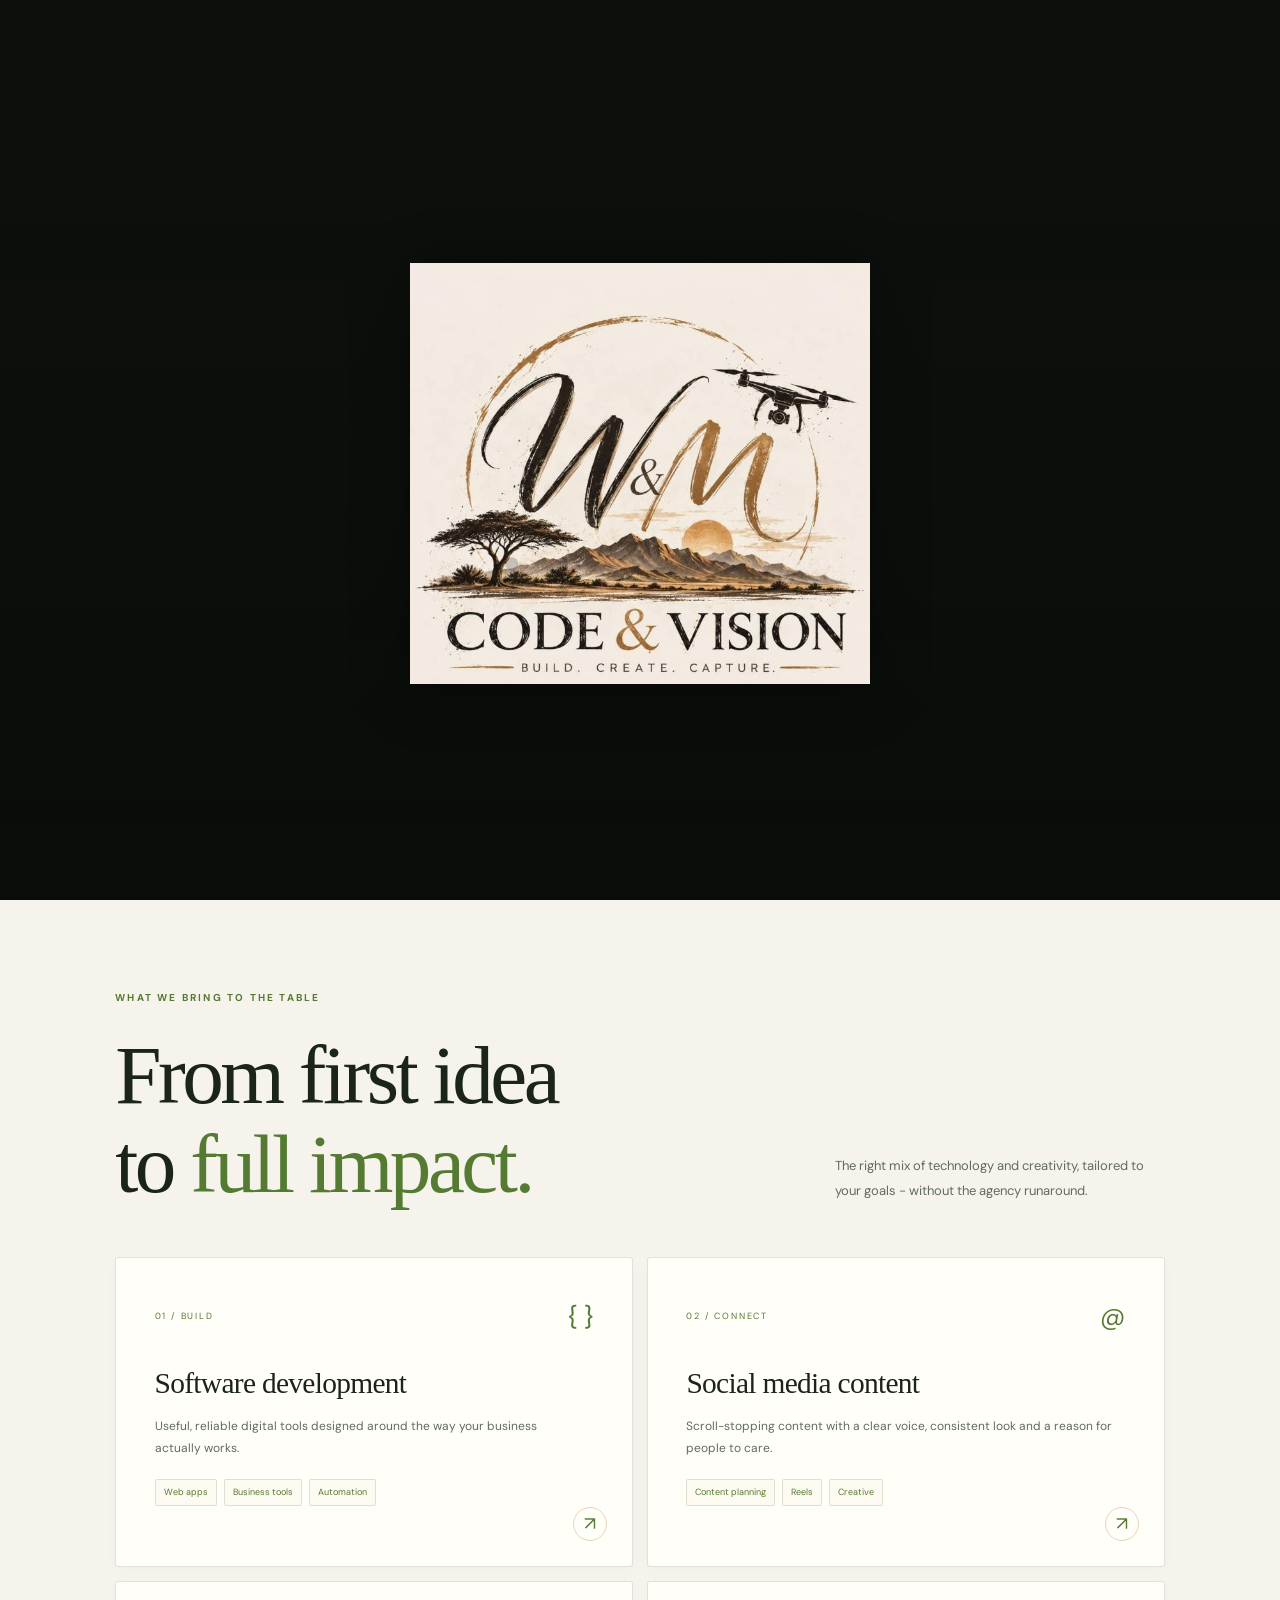
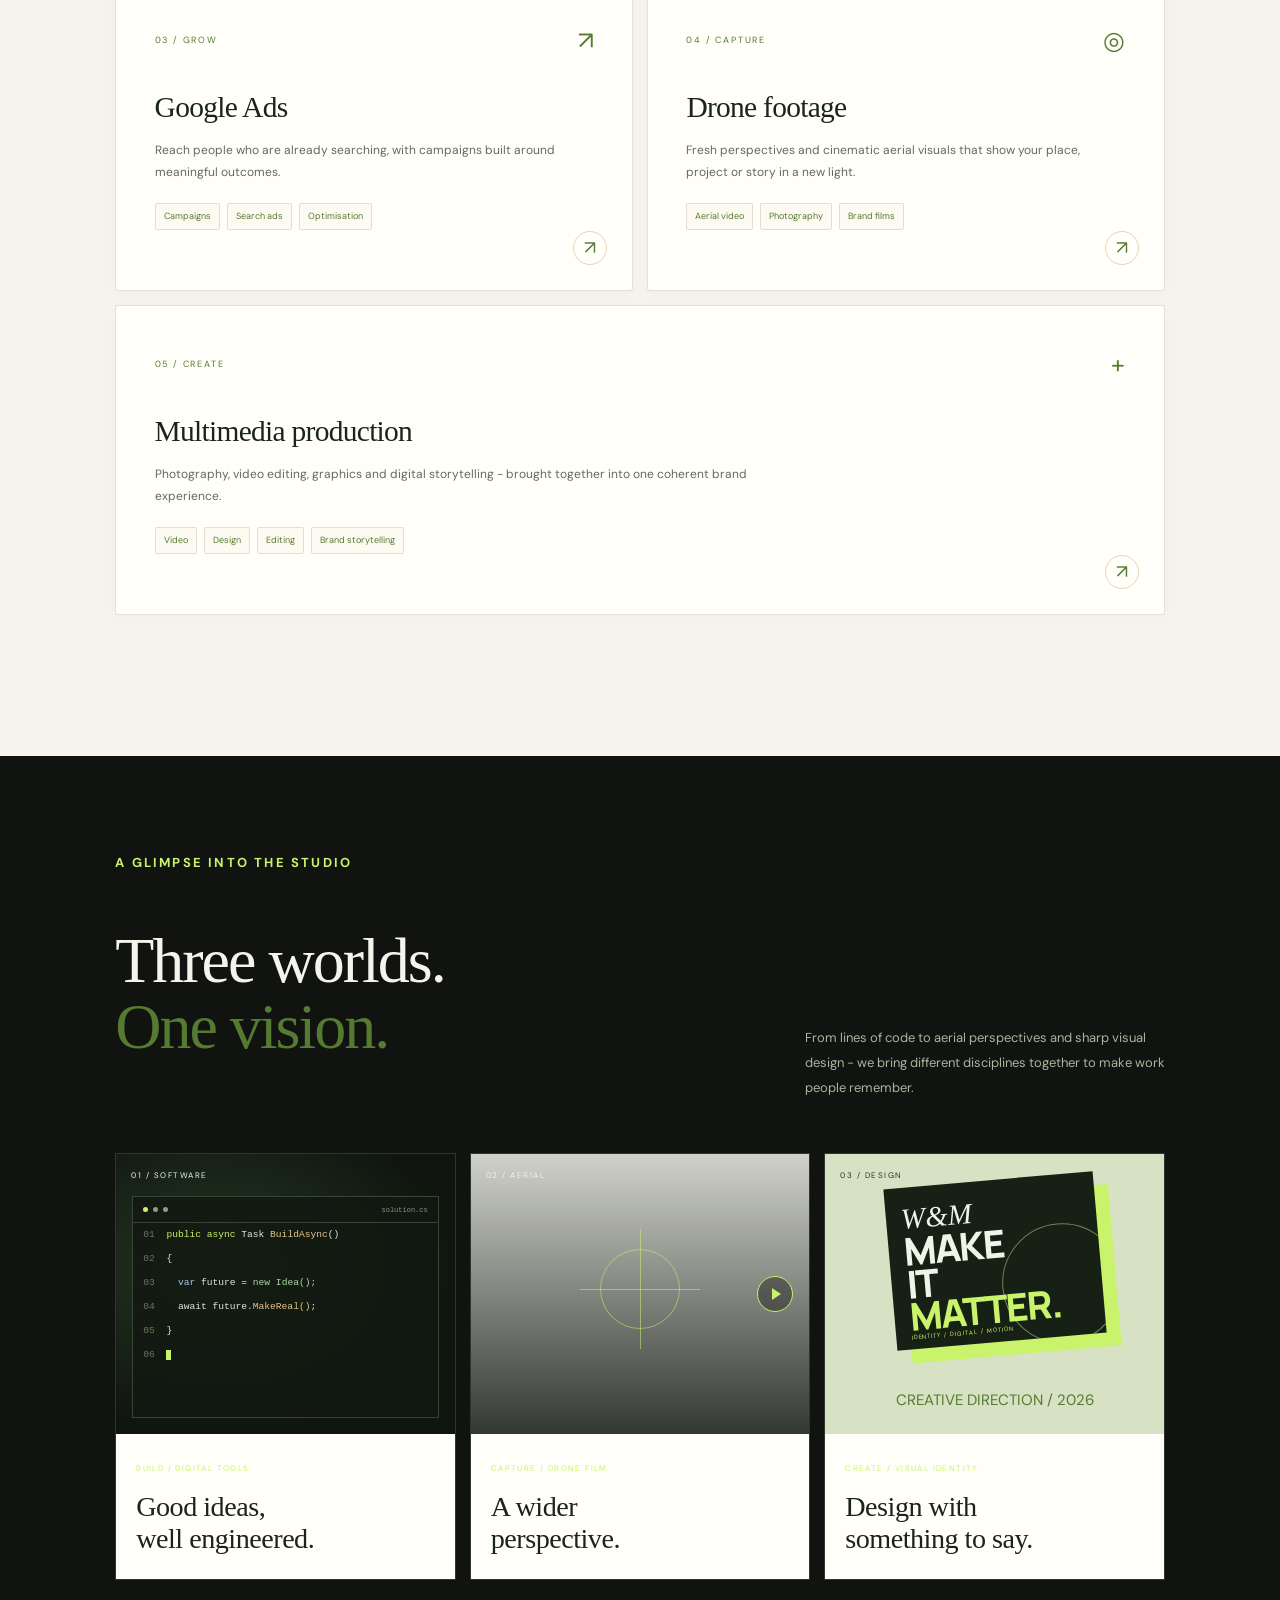
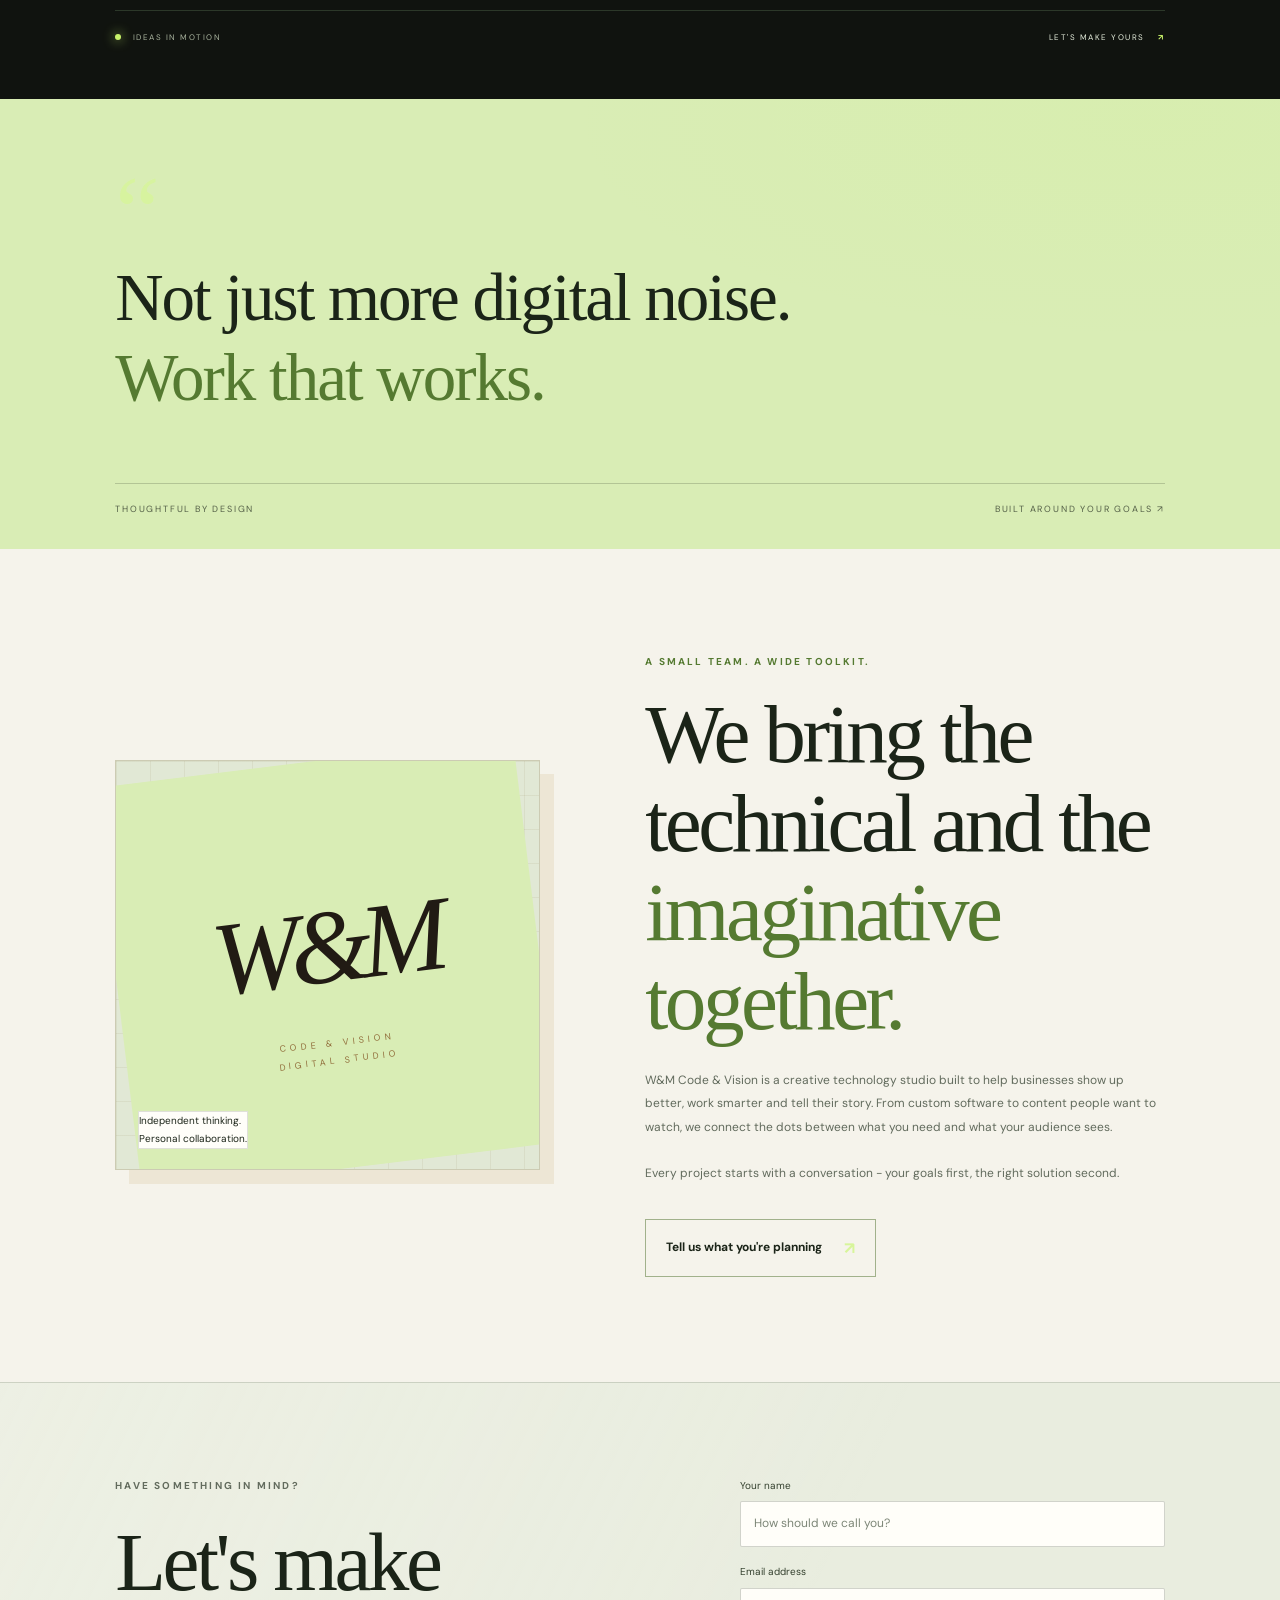
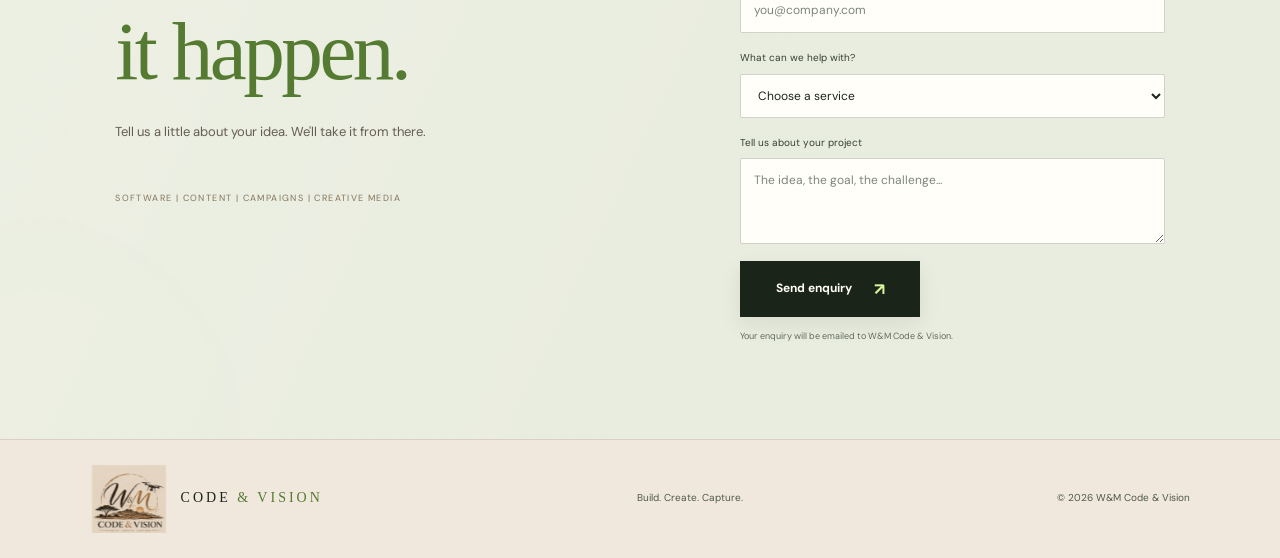
==== commit eb5d3608: "Fix garbled arrow symbol in showreel footer" ====
--- a/index.html
+++ b/index.html
@@ -71,7 +71,7 @@
         <article class="showreel-tile tile-drone"><div class="tile-visual tile-drone-visual"><span class="tile-chip">02 / AERIAL</span><span class="drone-reticle"></span><span class="tile-play" aria-hidden="true"></span></div><div class="tile-copy"><span>CAPTURE / DRONE FILM</span><h3>A wider<br>perspective.</h3></div></article>
         <article class="showreel-tile tile-design"><div class="tile-visual tile-design-visual"><span class="tile-chip">03 / DESIGN</span><div class="design-poster"><span>W&amp;M</span><b>MAKE<br>IT<br><i>MATTER.</i></b><small>IDENTITY / DIGITAL / MOTION</small><div class="poster-orbit"></div></div><span class="design-index">CREATIVE DIRECTION / 2026</span></div><div class="tile-copy"><span>CREATE / VISUAL IDENTITY</span><h3>Design with<br>something to say.</h3></div></article>
       </div>
-      <div class="reel-footer"><span><i class="live-pulse"></i> IDEAS IN MOTION</span><a href="#contact">LET'S MAKE YOURS <b>Ã¢â€ â€”</b></a></div>
+      <div class="reel-footer"><span><i class="live-pulse"></i> IDEAS IN MOTION</span><a href="#contact">LET'S MAKE YOURS <b>&#8599;</b></a></div>
     </section><section class="statement-section"><div class="statement-mark">&ldquo;</div><p>Not just more digital noise.<br><span>Work that works.</span></p><div class="statement-bottom"><span>THOUGHTFUL BY DESIGN</span><span>BUILT AROUND YOUR GOALS &#8599;</span></div></section>
     <section class="section about-section" id="about"><div class="about-visual"><div class="about-grid"></div><div class="about-stamp"><span>W&amp;M</span><small>CODE &amp; VISION<br>DIGITAL STUDIO</small></div><div class="about-note">Independent thinking.<br>Personal collaboration.</div></div><div class="about-copy"><p class="eyebrow">A SMALL TEAM. A WIDE TOOLKIT.</p><h2>We bring the<br>technical and the<br><span class="gradient-text">imaginative together.</span></h2><p>W&amp;M Code &amp; Vision is a creative technology studio built to help businesses show up better, work smarter and tell their story. From custom software to content people want to watch, we connect the dots between what you need and what your audience sees.</p><p>Every project starts with a conversation - your goals first, the right solution second.</p><a class="button button-outline" href="#contact">Tell us what you're planning <span aria-hidden="true">&#8599;</span></a></div></section>
     <section class="contact-section" id="contact"><div class="contact-orb"></div><div class="contact-copy"><p class="eyebrow">HAVE SOMETHING IN MIND?</p><h2>Let's make<br><span class="gradient-text">it happen.</span></h2><p>Tell us a little about your idea. We'll take it from there.</p><div class="contact-small">SOFTWARE | CONTENT | CAMPAIGNS | CREATIVE MEDIA</div></div><form class="contact-form" id="contact-form" action="https://formsubmit.co/info.wmcodevision@gmail.com" method="POST"><input type="hidden" name="_subject" value="New W&M Code & Vision website enquiry"><input type="hidden" name="_template" value="table"><label for="name">Your name</label><input id="name" name="name" autocomplete="name" placeholder="How should we call you?" required><label for="email">Email address</label><input id="email" name="email" type="email" autocomplete="email" placeholder="you@company.com" required><label for="service">What can we help with?</label><select id="service" name="service" required><option value="" disabled selected>Choose a service</option><option>Software development</option><option>Social media content</option><option>Google Ads</option><option>Drone footage</option><option>Multimedia production</option><option>A combination of services</option><option>Not sure yet</option></select><label for="message">Tell us about your project</label><textarea id="message" name="message" rows="3" placeholder="The idea, the goal, the challenge..."></textarea><button class="button button-primary form-submit" type="submit">Send enquiry <span aria-hidden="true">&#8599;</span></button><p class="form-note" id="form-note">Your enquiry will be emailed to W&amp;M Code &amp; Vision.</p></form></section>
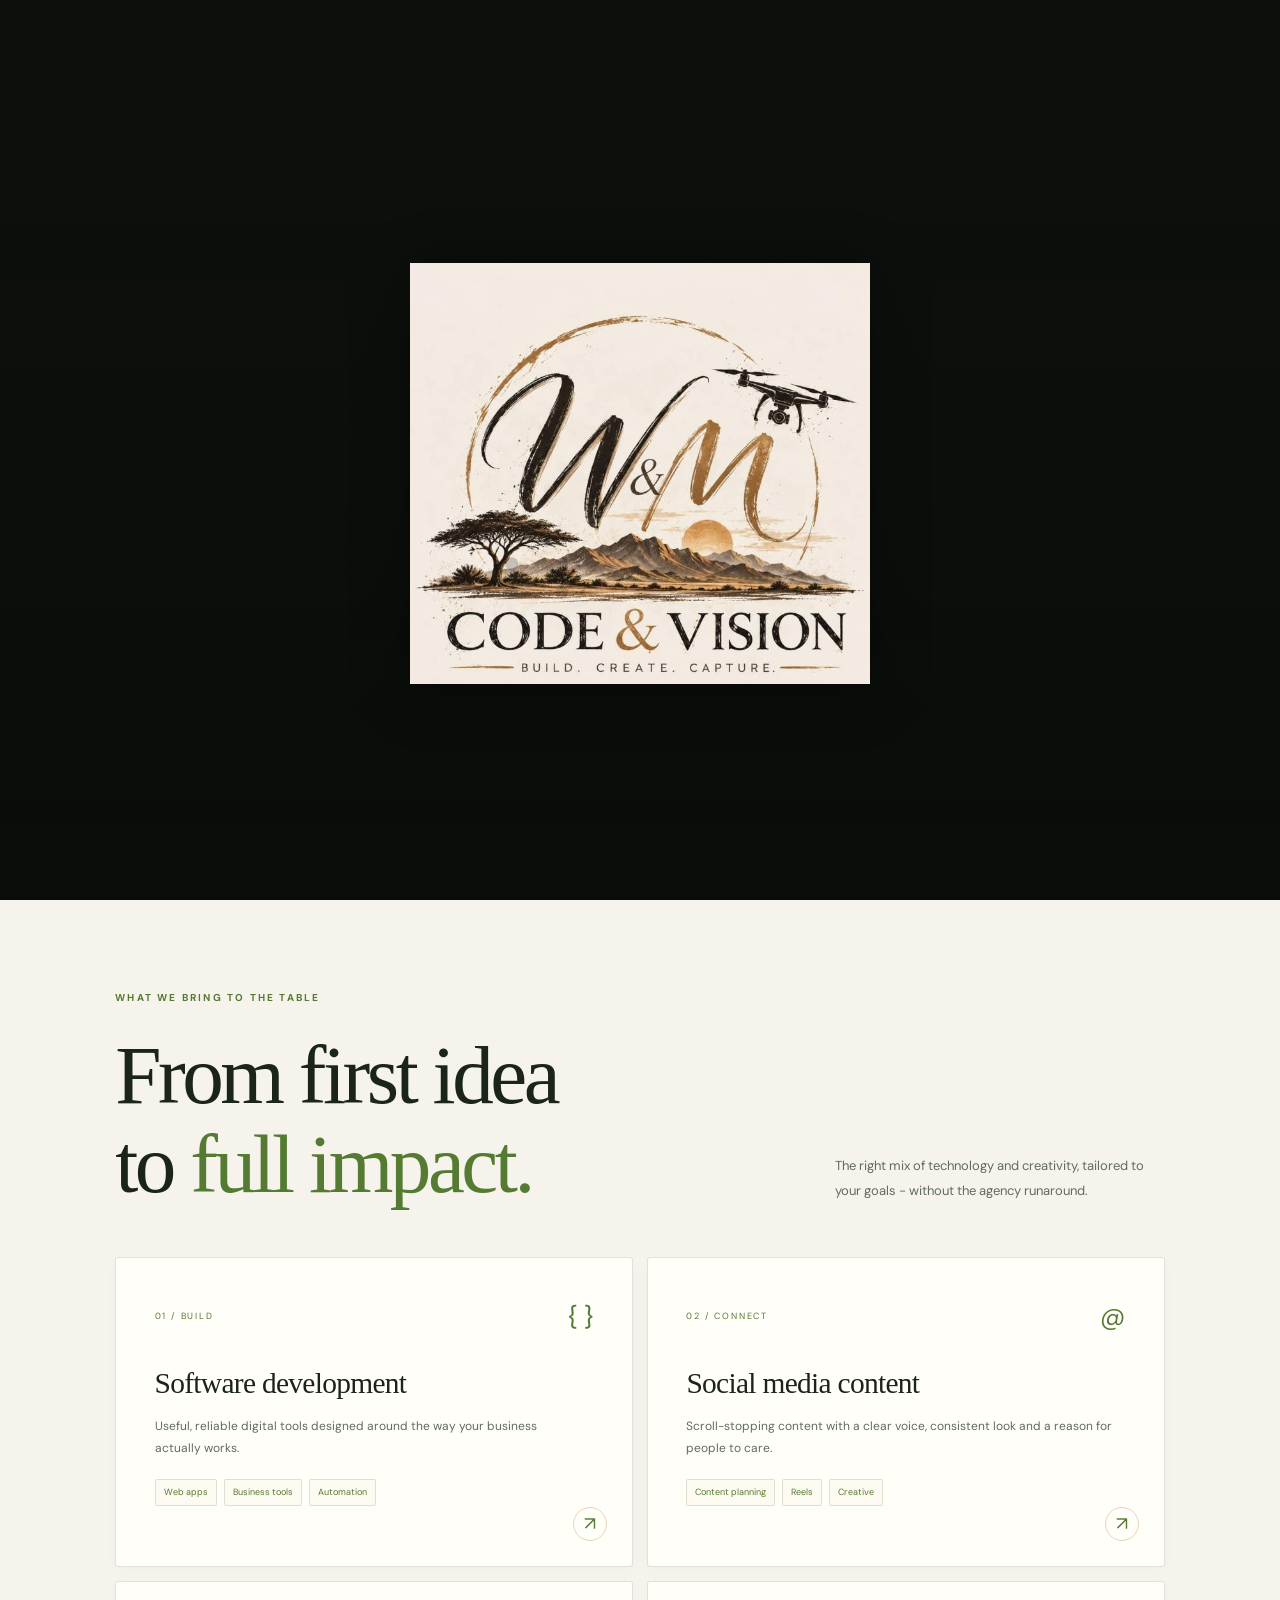
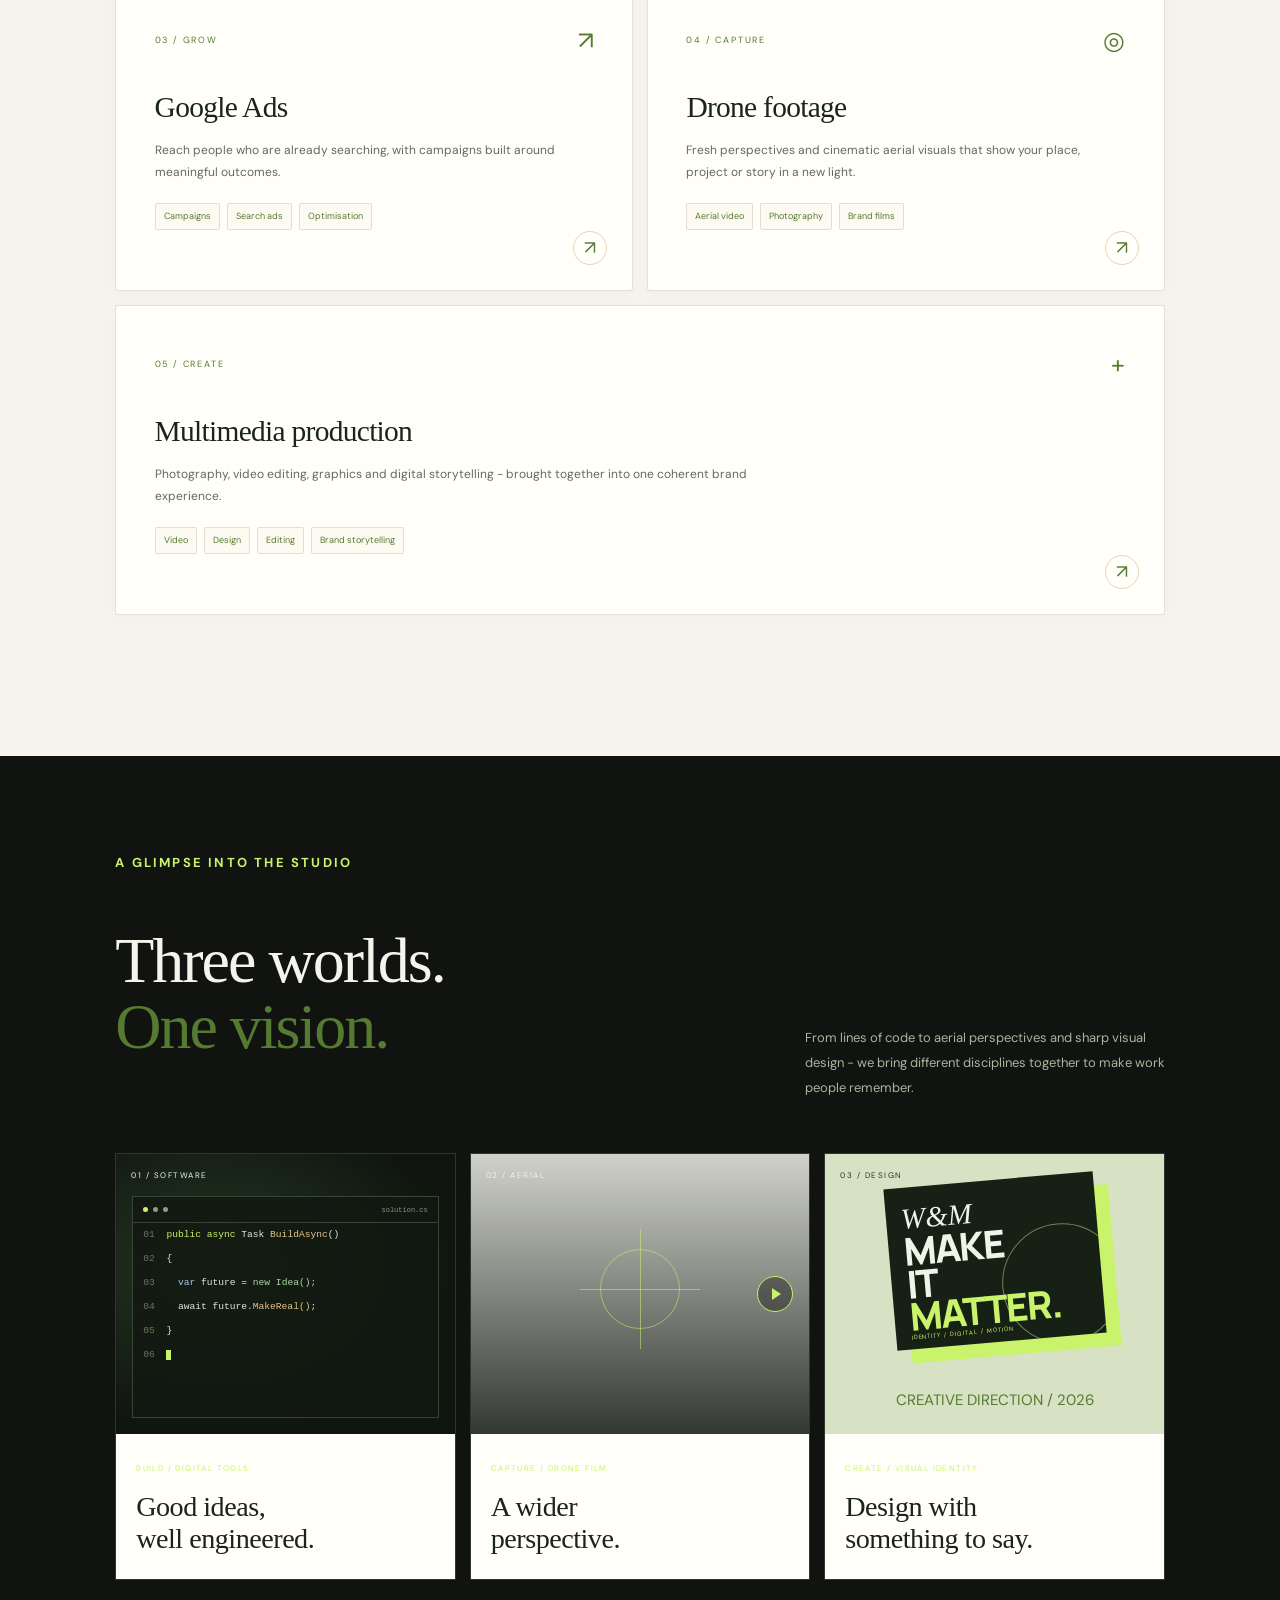
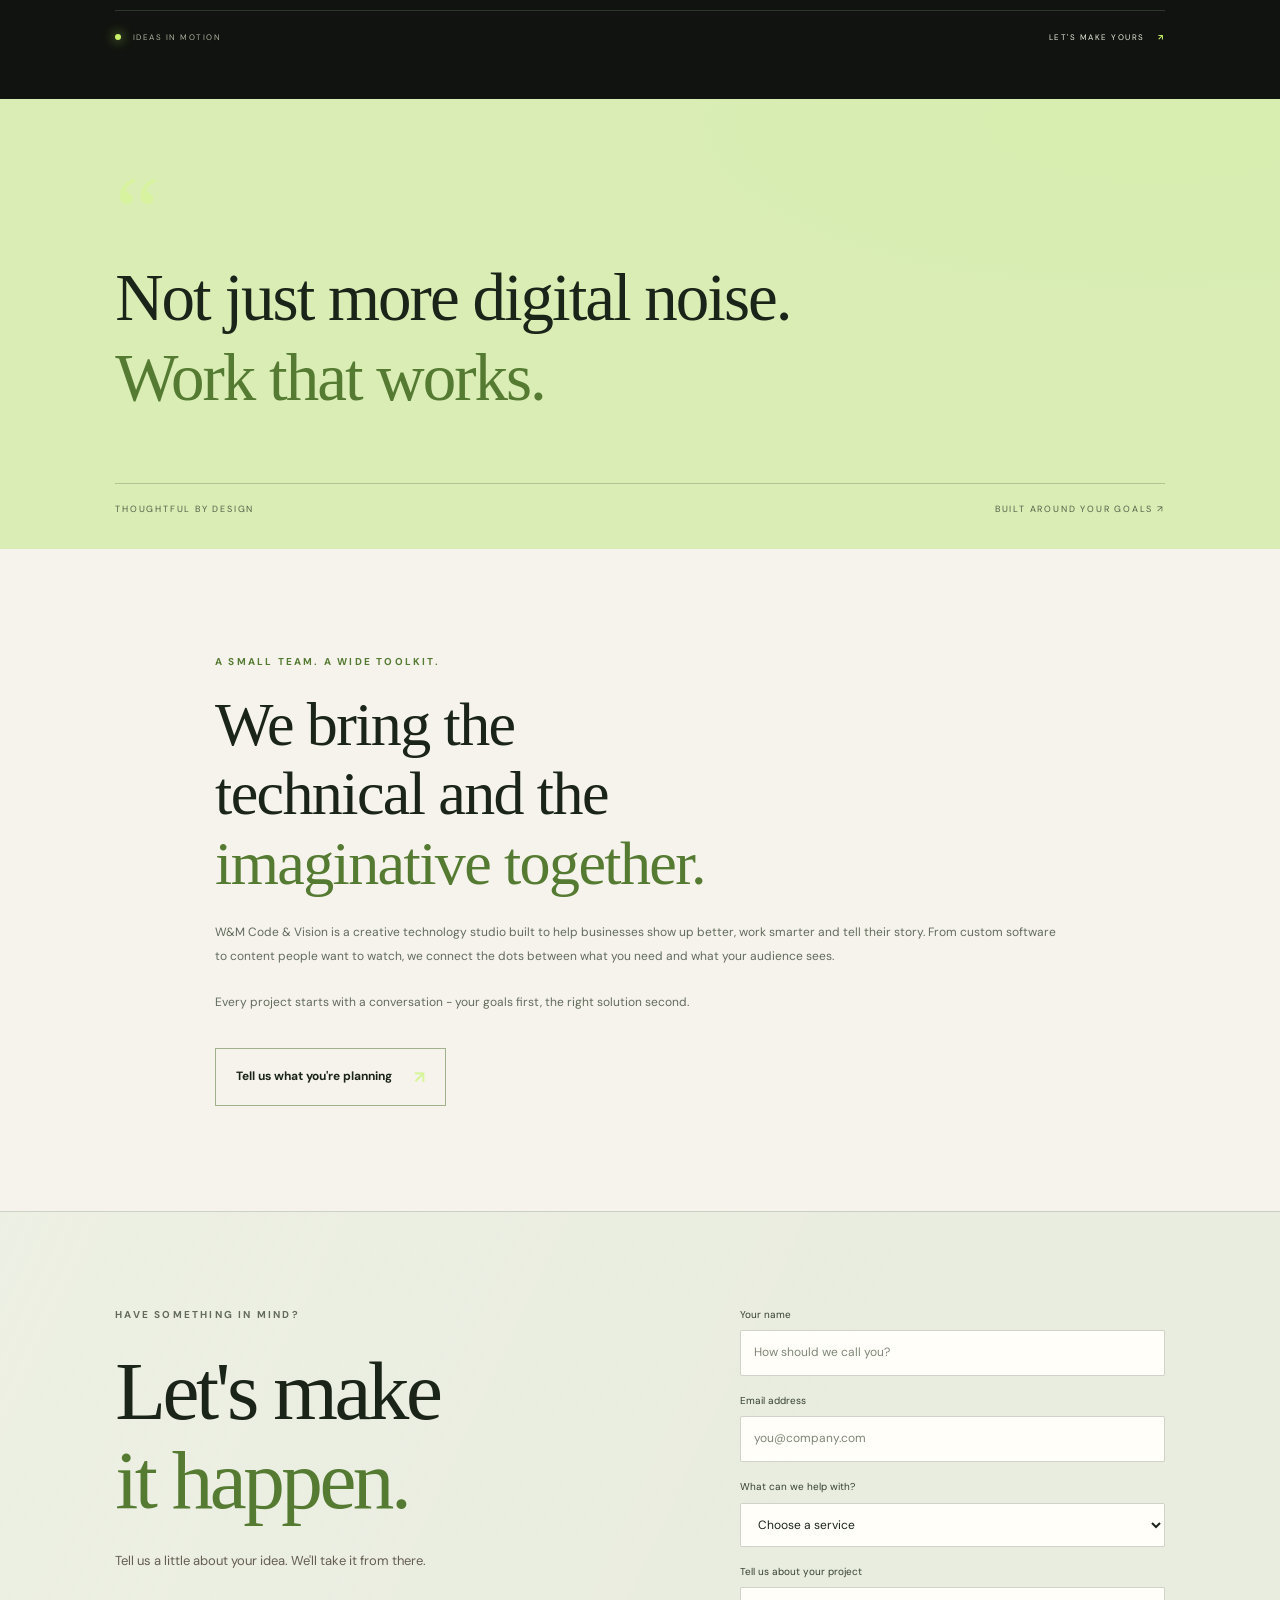
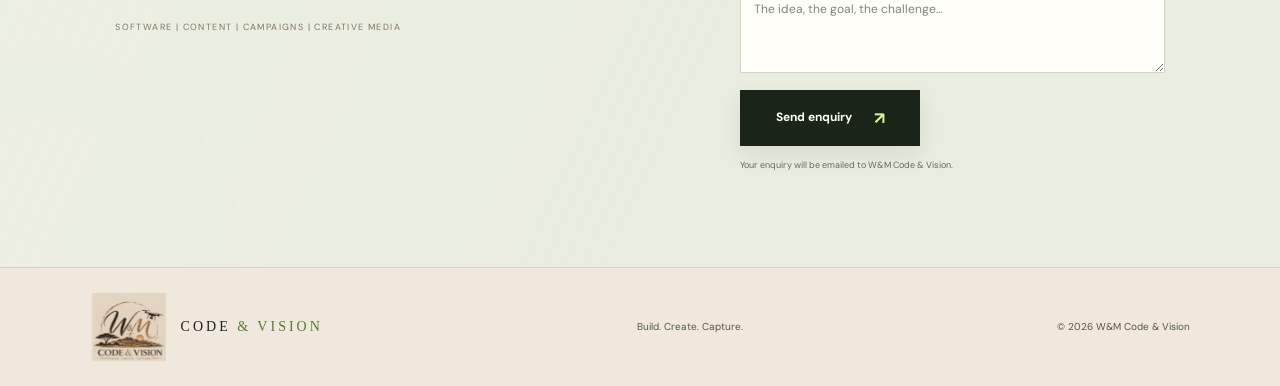
==== commit 06e05656: "Simplify About section and improve mobile layout" ====
--- a/index.html
+++ b/index.html
@@ -16,7 +16,7 @@
   <link rel="preconnect" href="https://fonts.gstatic.com" crossorigin>
   <link href="https://fonts.googleapis.com/css2?family=DM+Sans:wght@400;500;600;700&family=Manrope:wght@400;500;600;700;800&display=swap" rel="stylesheet">
   <link rel="stylesheet" href="styles.css?v=real-logo">
-  <link rel="stylesheet" href="interactive.css">
+  <link rel="stylesheet" href="interactive.css?v=about-clean">
   <script src="script.js" defer></script>
 </head>
 <body>
@@ -73,7 +73,7 @@
       </div>
       <div class="reel-footer"><span><i class="live-pulse"></i> IDEAS IN MOTION</span><a href="#contact">LET'S MAKE YOURS <b>&#8599;</b></a></div>
     </section><section class="statement-section"><div class="statement-mark">&ldquo;</div><p>Not just more digital noise.<br><span>Work that works.</span></p><div class="statement-bottom"><span>THOUGHTFUL BY DESIGN</span><span>BUILT AROUND YOUR GOALS &#8599;</span></div></section>
-    <section class="section about-section" id="about"><div class="about-visual"><div class="about-grid"></div><div class="about-stamp"><span>W&amp;M</span><small>CODE &amp; VISION<br>DIGITAL STUDIO</small></div><div class="about-note">Independent thinking.<br>Personal collaboration.</div></div><div class="about-copy"><p class="eyebrow">A SMALL TEAM. A WIDE TOOLKIT.</p><h2>We bring the<br>technical and the<br><span class="gradient-text">imaginative together.</span></h2><p>W&amp;M Code &amp; Vision is a creative technology studio built to help businesses show up better, work smarter and tell their story. From custom software to content people want to watch, we connect the dots between what you need and what your audience sees.</p><p>Every project starts with a conversation - your goals first, the right solution second.</p><a class="button button-outline" href="#contact">Tell us what you're planning <span aria-hidden="true">&#8599;</span></a></div></section>
+    <section class="section about-section" id="about"><div class="about-copy"><p class="eyebrow">A SMALL TEAM. A WIDE TOOLKIT.</p><h2>We bring the<br>technical and the<br><span class="gradient-text">imaginative together.</span></h2><p>W&amp;M Code &amp; Vision is a creative technology studio built to help businesses show up better, work smarter and tell their story. From custom software to content people want to watch, we connect the dots between what you need and what your audience sees.</p><p>Every project starts with a conversation - your goals first, the right solution second.</p><a class="button button-outline" href="#contact">Tell us what you're planning <span aria-hidden="true">&#8599;</span></a></div></section>
     <section class="contact-section" id="contact"><div class="contact-orb"></div><div class="contact-copy"><p class="eyebrow">HAVE SOMETHING IN MIND?</p><h2>Let's make<br><span class="gradient-text">it happen.</span></h2><p>Tell us a little about your idea. We'll take it from there.</p><div class="contact-small">SOFTWARE | CONTENT | CAMPAIGNS | CREATIVE MEDIA</div></div><form class="contact-form" id="contact-form" action="https://formsubmit.co/info.wmcodevision@gmail.com" method="POST"><input type="hidden" name="_subject" value="New W&M Code & Vision website enquiry"><input type="hidden" name="_template" value="table"><label for="name">Your name</label><input id="name" name="name" autocomplete="name" placeholder="How should we call you?" required><label for="email">Email address</label><input id="email" name="email" type="email" autocomplete="email" placeholder="you@company.com" required><label for="service">What can we help with?</label><select id="service" name="service" required><option value="" disabled selected>Choose a service</option><option>Software development</option><option>Social media content</option><option>Google Ads</option><option>Drone footage</option><option>Multimedia production</option><option>A combination of services</option><option>Not sure yet</option></select><label for="message">Tell us about your project</label><textarea id="message" name="message" rows="3" placeholder="The idea, the goal, the challenge..."></textarea><button class="button button-primary form-submit" type="submit">Send enquiry <span aria-hidden="true">&#8599;</span></button><p class="form-note" id="form-note">Your enquiry will be emailed to W&amp;M Code &amp; Vision.</p></form></section>
   </main>
   <footer class="site-footer"><a class="brand" href="#home"><img class="brand-emblem" src="logo-cropped.jpg" alt="W&M logo"><span class="brand-name">CODE <b>&amp; VISION</b></span></a><p>Build. Create. Capture.</p><span>&copy; <span id="year"></span> W&amp;M Code &amp; Vision</span></footer>
--- a/interactive.css
+++ b/interactive.css
@@ -79,3 +79,11 @@
 :where(a,button,input,select,textarea):focus-visible{outline:2px solid #9c7334;outline-offset:4px}
 @media(max-width:650px){.hero h1{max-width:12ch}.reel-frame{border-radius:2px}.about-visual{box-shadow:8px 8px 0 rgba(183,138,67,.13)}.nav-links{box-shadow:0 18px 30px rgba(29,25,18,.08)}}
 @media(prefers-reduced-motion:reduce){.reel-landscape-video,.about-stamp>span,.service-card>a{transition:none!important}}
+
+/* Cleaner About section: remove the decorative graphic and improve mobile reading. */
+.about-section{display:block;max-width:1120px;margin-inline:auto}
+.about-copy{max-width:850px;margin-inline:auto}
+.about-copy h2{max-width:18ch;font-size:clamp(36px,5vw,62px);line-height:1.12;letter-spacing:-1.6px}
+.about-copy .gradient-text{display:inline}
+@media(max-width:650px){.about-section{padding-top:56px;padding-bottom:60px}.about-copy h2{font-size:clamp(34px,9.2vw,46px);letter-spacing:-1.2px;line-height:1.12;max-width:100%}.about-copy .eyebrow{font-size:9px;letter-spacing:1.6px}.about-copy>p:not(.eyebrow){font-size:14px;line-height:1.8}.about-copy .button{max-width:100%;gap:12px;padding:13px 15px}.statement-bottom{flex-wrap:wrap}.site-header{min-height:72px}}
+
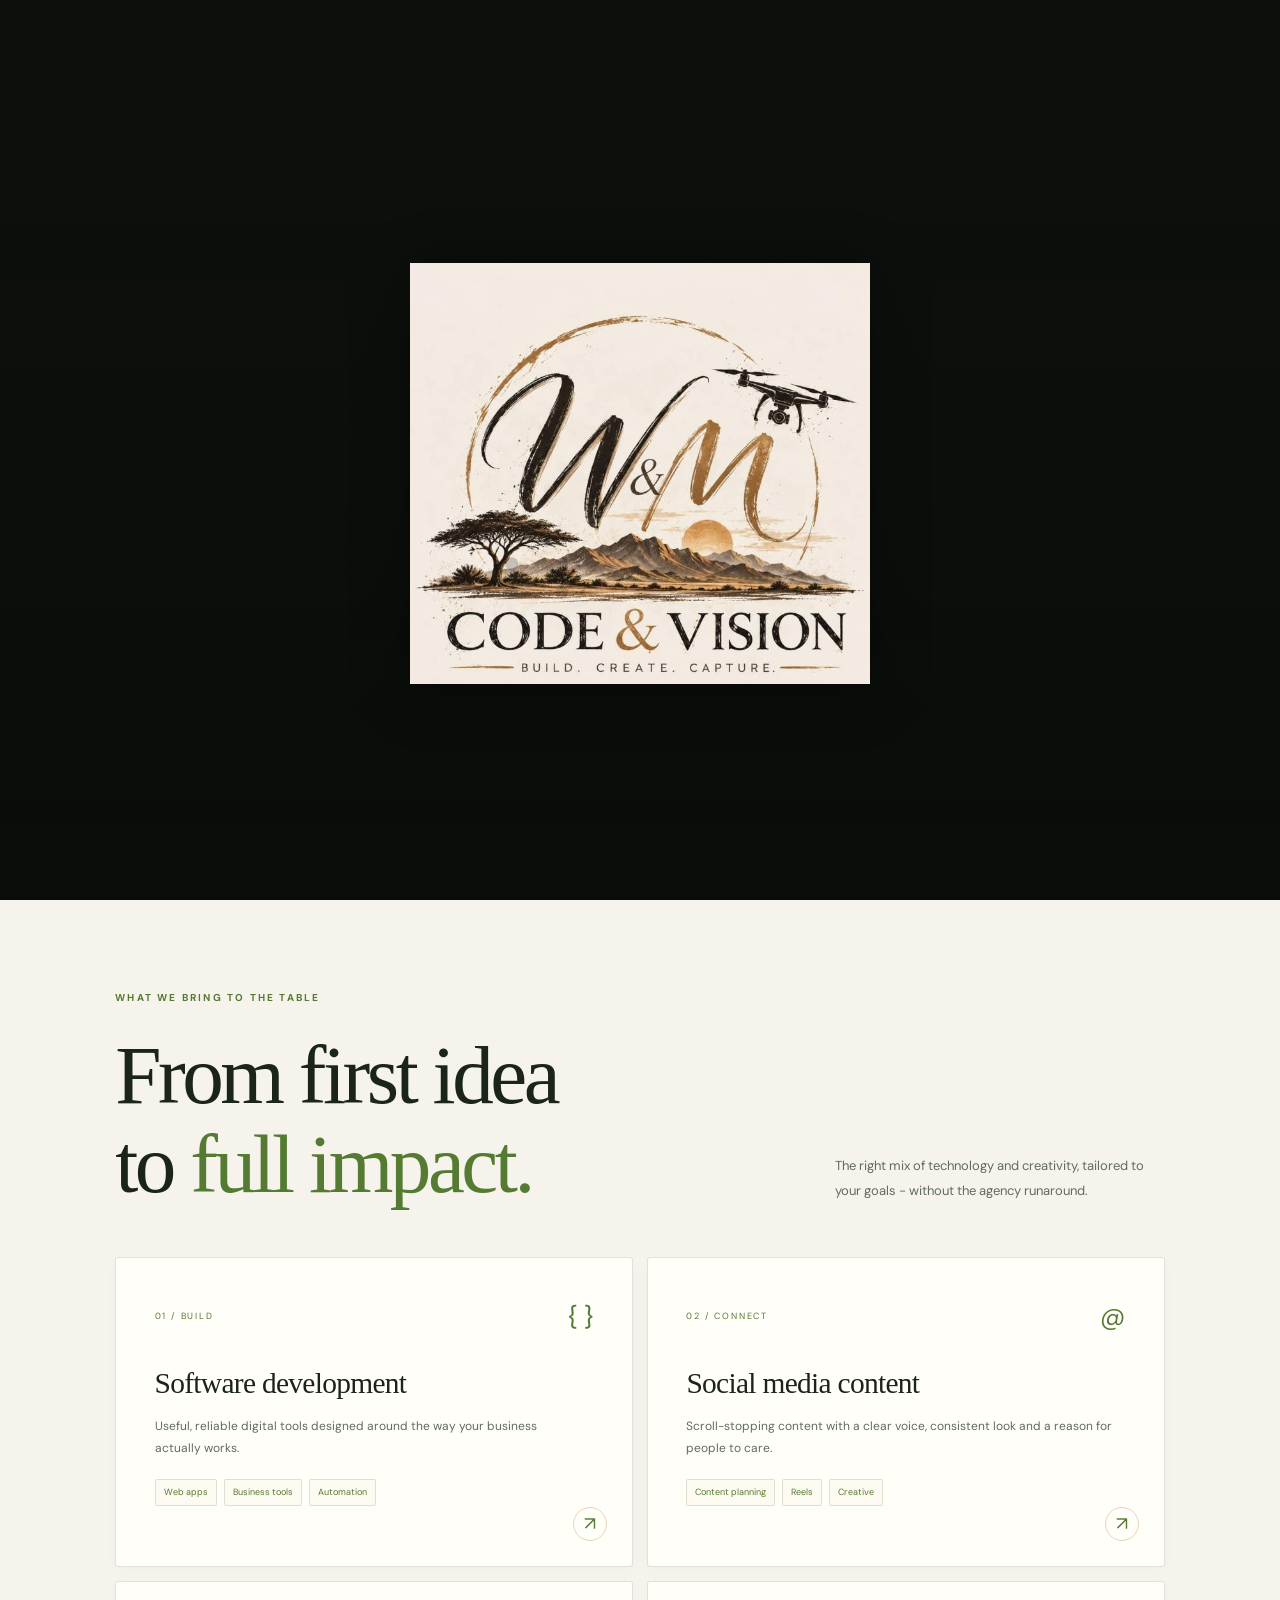
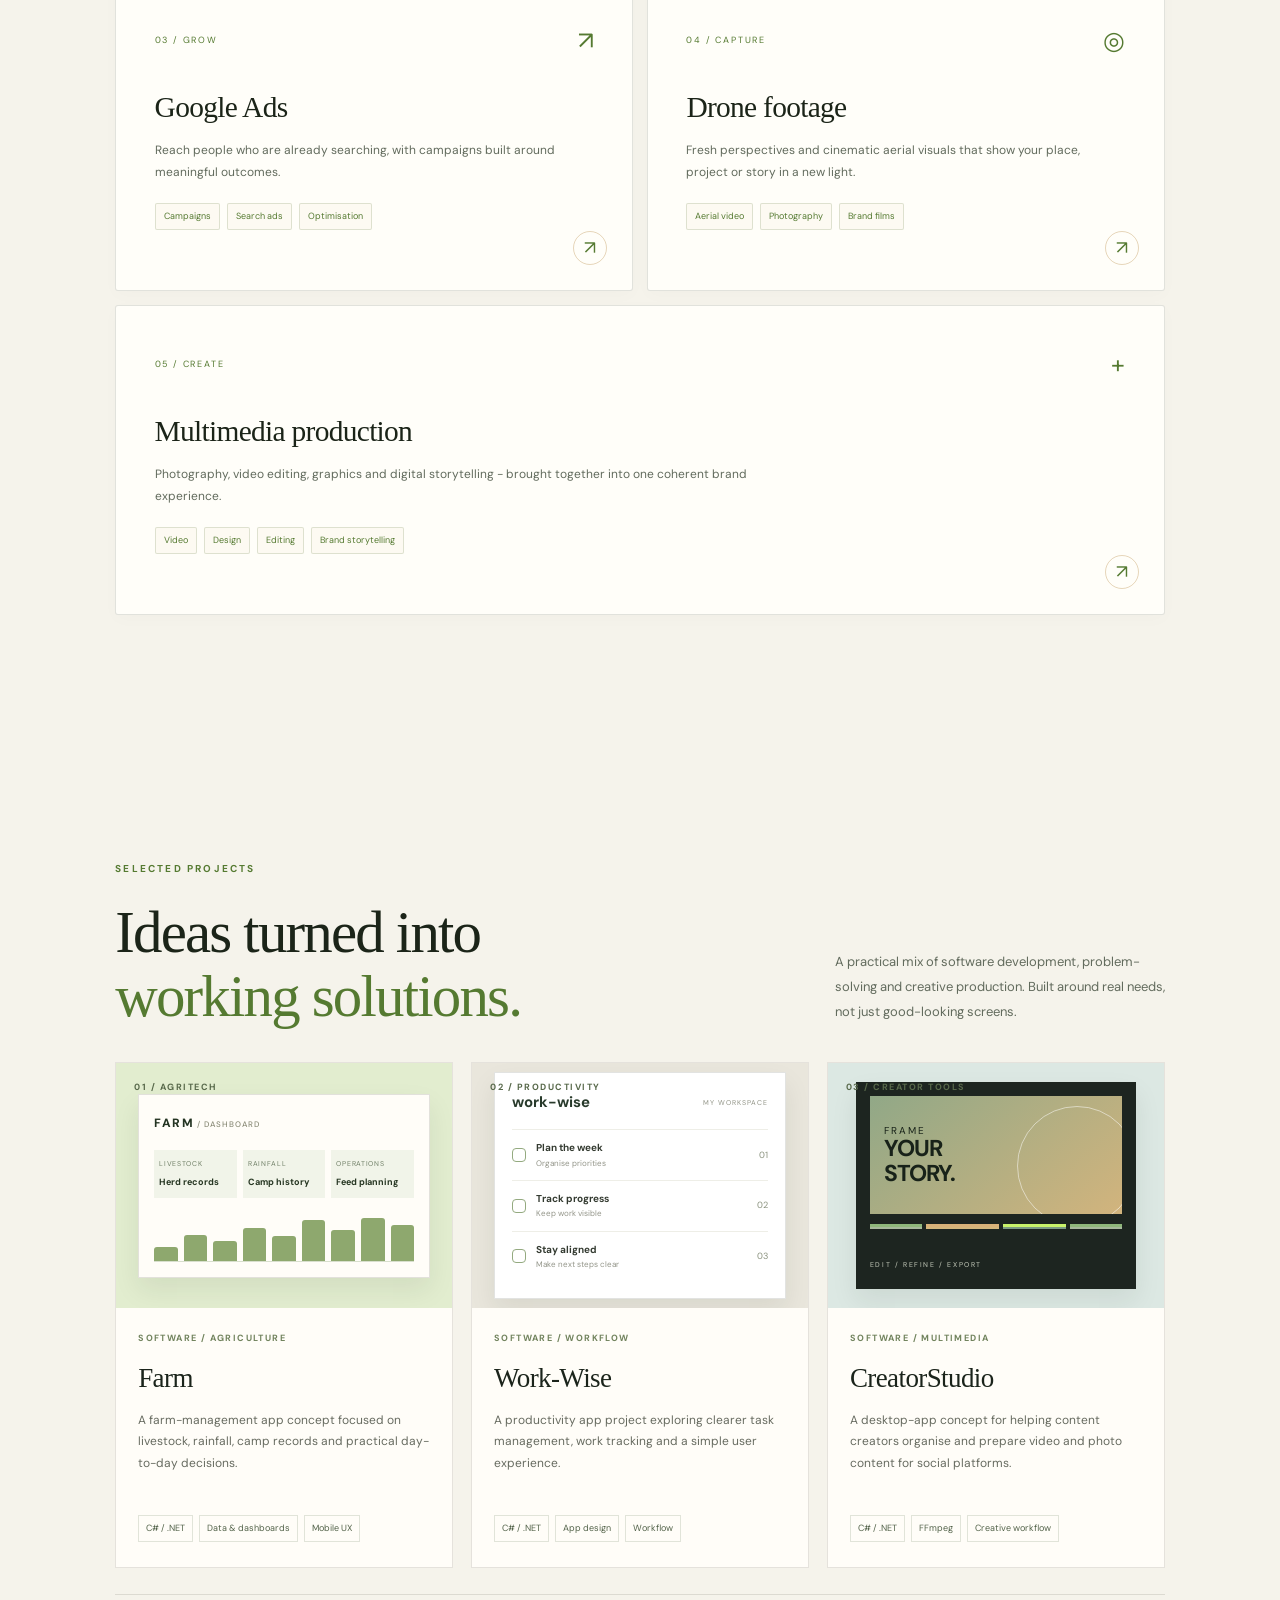
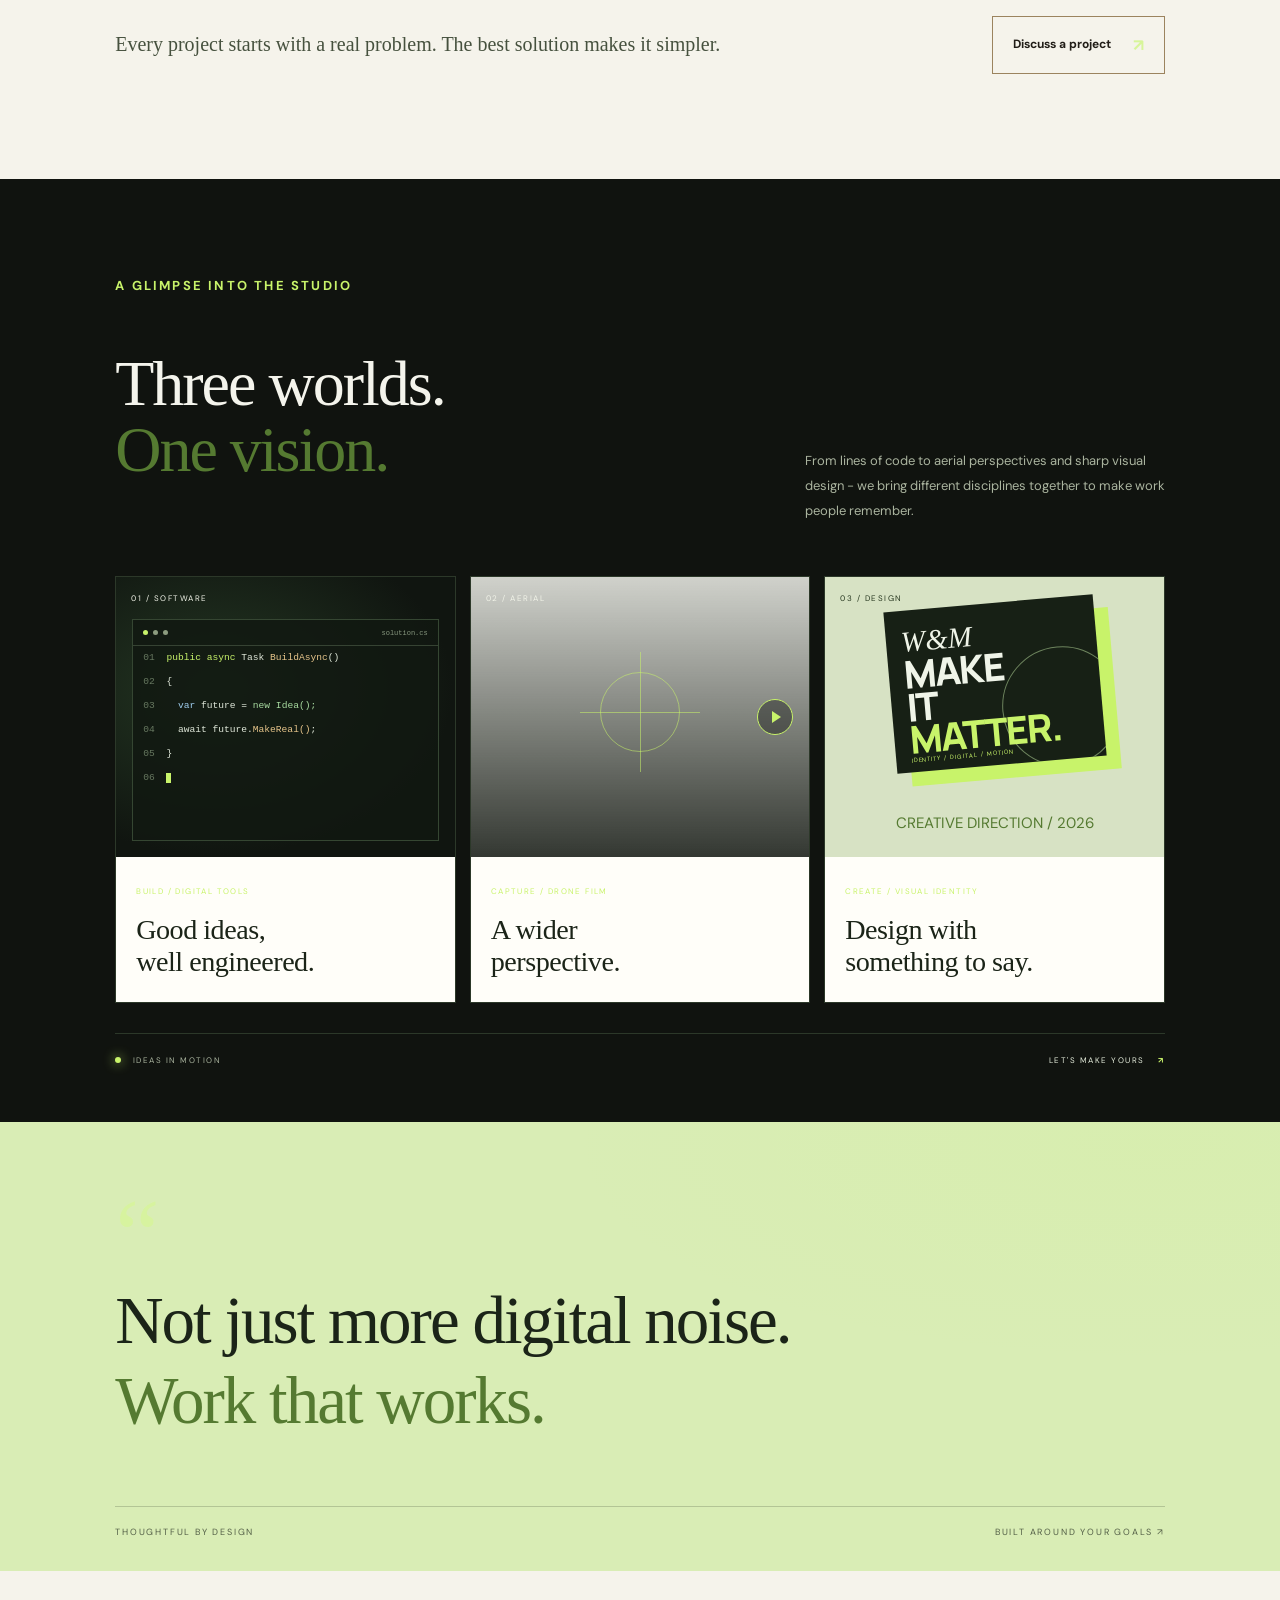
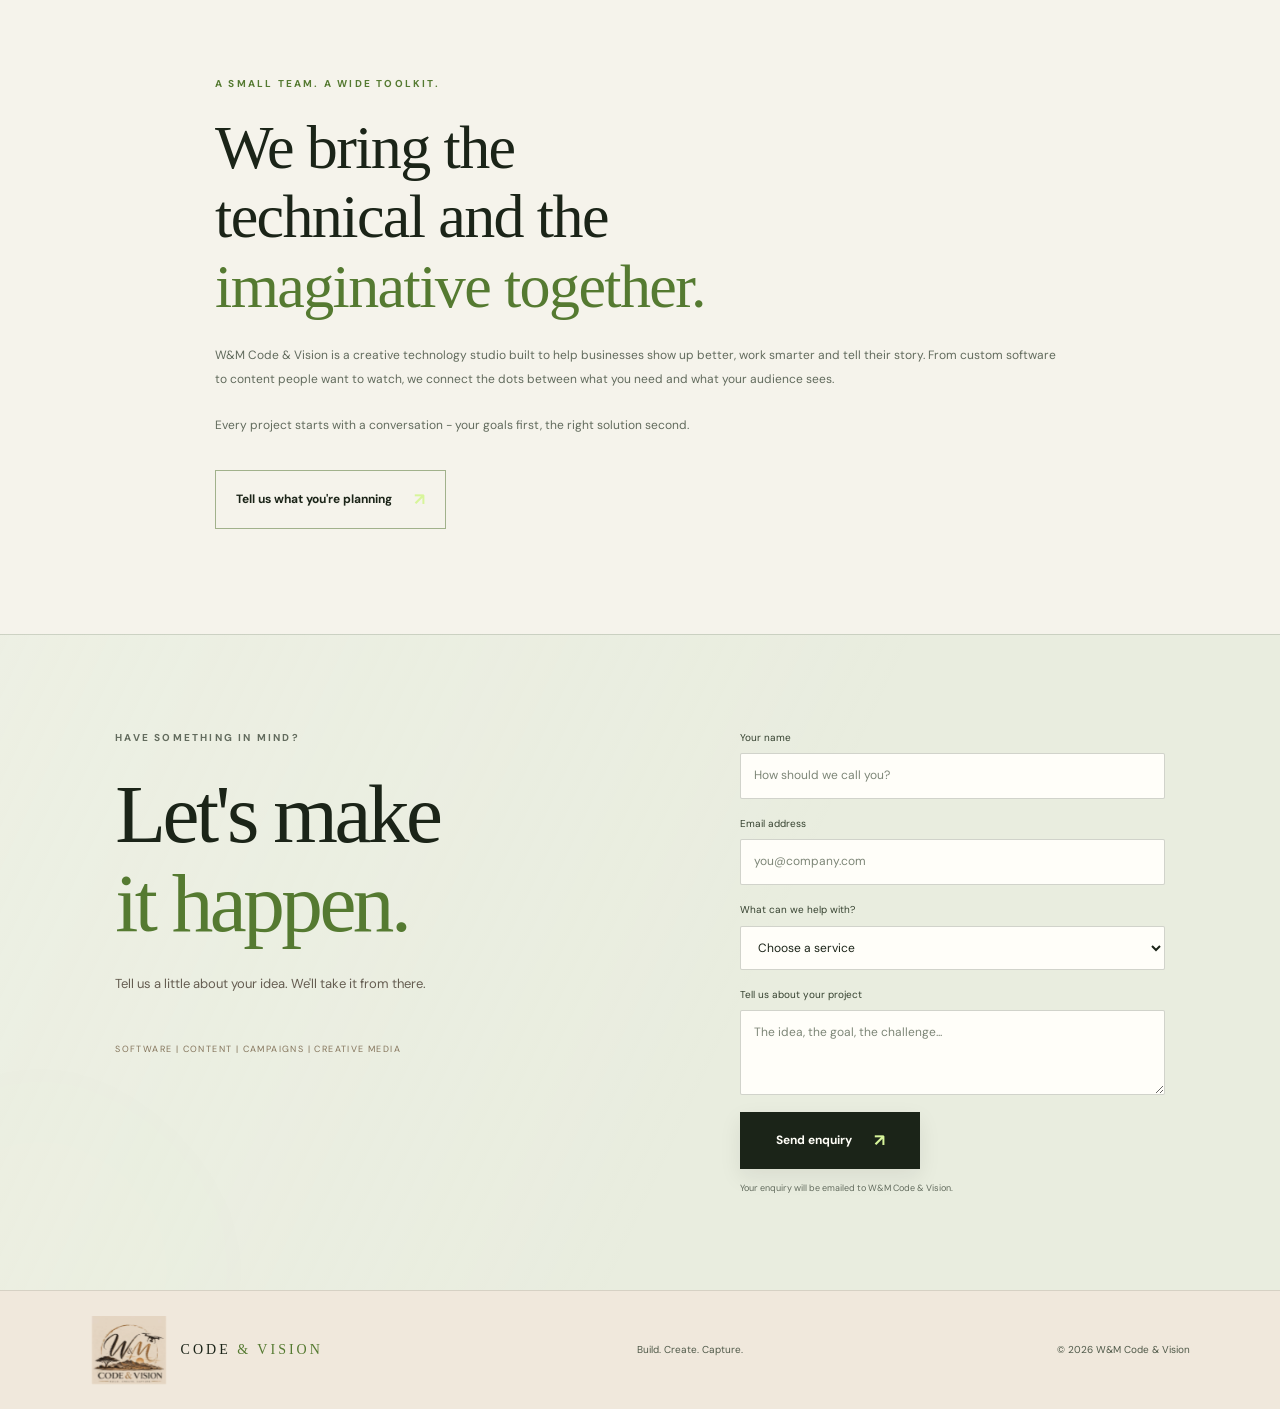
==== commit 837daa33: "Add portfolio projects and improve client hiring appeal" ====
--- a/index.html
+++ b/index.html
@@ -28,7 +28,7 @@
   <header class="site-header">
     <a class="brand" href="#home" aria-label="W&M Code and Vision home"><img class="brand-emblem" src="logo-cropped.jpg" alt="W&M Code and Vision logo"><span class="brand-name">CODE <b>&amp; VISION</b></span></a>
     <button class="menu-toggle" aria-label="Toggle navigation" aria-expanded="false"><span></span><span></span></button>
-    <nav class="nav-links" aria-label="Main navigation"><a href="#services">Services</a><a href="#playground">Showreel</a><a href="#about">About</a><a class="nav-cta" href="#contact">Let's talk <span aria-hidden="true">&#8599;</span></a></nav>
+    <nav class="nav-links" aria-label="Main navigation"><a href="#services">Services</a><a href="#work">Projects</a><a href="#playground">Showreel</a><a href="#about">About</a><a class="nav-cta" href="#contact">Let's talk <span aria-hidden="true">&#8599;</span></a></nav>
   </header>
   <main>
     <section class="hero" id="home">
@@ -61,6 +61,7 @@
         <article class="service-card service-card-wide"><div class="service-top"><span class="service-number">05 / CREATE</span><span class="service-icon" aria-hidden="true">+</span></div><h3>Multimedia production</h3><p>Photography, video editing, graphics and digital storytelling - brought together into one coherent brand experience.</p><div class="service-tags"><span>Video</span><span>Design</span><span>Editing</span><span>Brand storytelling</span></div><a href="#contact" aria-label="Ask about multimedia production">&#8599;</a></article>
       </div>
     </section>
+    <section class="selected-work section" id="work"><div class="work-heading"><div><p class="eyebrow">SELECTED PROJECTS</p><h2>Ideas turned into<br><span class="gradient-text">working solutions.</span></h2></div><p class="section-intro">A practical mix of software development, problem-solving and creative production. Built around real needs, not just good-looking screens.</p></div><div class="work-grid"><article class="work-card work-farm"><div class="work-art"><span class="work-index">01 / AGRITECH</span><div class="farm-ui"><span class="farm-ui-brand">FARM<span> / DASHBOARD</span></span><div class="farm-ui-stats"><div><small>LIVESTOCK</small><b>Herd records</b></div><div><small>RAINFALL</small><b>Camp history</b></div><div><small>OPERATIONS</small><b>Feed planning</b></div></div><div class="farm-ui-chart"><i></i><i></i><i></i><i></i><i></i><i></i><i></i><i></i><i></i></div></div></div><div class="work-copy"><p class="work-kicker">SOFTWARE / AGRICULTURE</p><h3>Farm</h3><p>A farm-management app concept focused on livestock, rainfall, camp records and practical day-to-day decisions.</p><div class="work-tags"><span>C# / .NET</span><span>Data &amp; dashboards</span><span>Mobile UX</span></div></div></article><article class="work-card work-wise"><div class="work-art"><span class="work-index">02 / PRODUCTIVITY</span><div class="wise-ui"><div class="wise-ui-top"><b>work-wise</b><span>MY WORKSPACE</span></div><div class="wise-task"><i></i><span><b>Plan the week</b><small>Organise priorities</small></span><em>01</em></div><div class="wise-task"><i></i><span><b>Track progress</b><small>Keep work visible</small></span><em>02</em></div><div class="wise-task"><i></i><span><b>Stay aligned</b><small>Make next steps clear</small></span><em>03</em></div></div></div><div class="work-copy"><p class="work-kicker">SOFTWARE / WORKFLOW</p><h3>Work-Wise</h3><p>A productivity app project exploring clearer task management, work tracking and a simple user experience.</p><div class="work-tags"><span>C# / .NET</span><span>App design</span><span>Workflow</span></div></div></article><article class="work-card work-creator"><div class="work-art"><span class="work-index">03 / CREATOR TOOLS</span><div class="creator-ui"><div class="creator-preview"><span>FRAME<br><b>YOUR<br>STORY.</b></span><i></i></div><div class="creator-timeline"><span></span><span></span><span></span><span></span></div><small>EDIT / REFINE / EXPORT</small></div></div><div class="work-copy"><p class="work-kicker">SOFTWARE / MULTIMEDIA</p><h3>CreatorStudio</h3><p>A desktop-app concept for helping content creators organise and prepare video and photo content for social platforms.</p><div class="work-tags"><span>C# / .NET</span><span>FFmpeg</span><span>Creative workflow</span></div></div></article></div><div class="work-bottom"><p>Every project starts with a real problem. The best solution makes it simpler.</p><a class="button button-outline" href="#contact">Discuss a project <span aria-hidden="true">&#8599;</span></a></div></section>
     <section class="interactive-studio reel-section" id="playground">
       <div class="studio-heading">
         <div><p class="eyebrow">A GLIMPSE INTO THE STUDIO</p><h2>Three worlds.<br><span class="gradient-text">One vision.</span></h2></div>
@@ -74,7 +75,7 @@
       <div class="reel-footer"><span><i class="live-pulse"></i> IDEAS IN MOTION</span><a href="#contact">LET'S MAKE YOURS <b>&#8599;</b></a></div>
     </section><section class="statement-section"><div class="statement-mark">&ldquo;</div><p>Not just more digital noise.<br><span>Work that works.</span></p><div class="statement-bottom"><span>THOUGHTFUL BY DESIGN</span><span>BUILT AROUND YOUR GOALS &#8599;</span></div></section>
     <section class="section about-section" id="about"><div class="about-copy"><p class="eyebrow">A SMALL TEAM. A WIDE TOOLKIT.</p><h2>We bring the<br>technical and the<br><span class="gradient-text">imaginative together.</span></h2><p>W&amp;M Code &amp; Vision is a creative technology studio built to help businesses show up better, work smarter and tell their story. From custom software to content people want to watch, we connect the dots between what you need and what your audience sees.</p><p>Every project starts with a conversation - your goals first, the right solution second.</p><a class="button button-outline" href="#contact">Tell us what you're planning <span aria-hidden="true">&#8599;</span></a></div></section>
-    <section class="contact-section" id="contact"><div class="contact-orb"></div><div class="contact-copy"><p class="eyebrow">HAVE SOMETHING IN MIND?</p><h2>Let's make<br><span class="gradient-text">it happen.</span></h2><p>Tell us a little about your idea. We'll take it from there.</p><div class="contact-small">SOFTWARE | CONTENT | CAMPAIGNS | CREATIVE MEDIA</div></div><form class="contact-form" id="contact-form" action="https://formsubmit.co/info.wmcodevision@gmail.com" method="POST"><input type="hidden" name="_subject" value="New W&M Code & Vision website enquiry"><input type="hidden" name="_template" value="table"><label for="name">Your name</label><input id="name" name="name" autocomplete="name" placeholder="How should we call you?" required><label for="email">Email address</label><input id="email" name="email" type="email" autocomplete="email" placeholder="you@company.com" required><label for="service">What can we help with?</label><select id="service" name="service" required><option value="" disabled selected>Choose a service</option><option>Software development</option><option>Social media content</option><option>Google Ads</option><option>Drone footage</option><option>Multimedia production</option><option>A combination of services</option><option>Not sure yet</option></select><label for="message">Tell us about your project</label><textarea id="message" name="message" rows="3" placeholder="The idea, the goal, the challenge..."></textarea><button class="button button-primary form-submit" type="submit">Send enquiry <span aria-hidden="true">&#8599;</span></button><p class="form-note" id="form-note">Your enquiry will be emailed to W&amp;M Code &amp; Vision.</p></form></section>
+    <section class="contact-section" id="contact"><div class="contact-orb"></div><div class="contact-copy"><p class="eyebrow">HAVE SOMETHING IN MIND?</p><h2>Let's make<br><span class="gradient-text">it happen.</span></h2><p>Tell us a little about your idea. We'll take it from there.</p><div class="contact-small">SOFTWARE | CONTENT | CAMPAIGNS | CREATIVE MEDIA</div></div><form class="contact-form" id="contact-form" action="https://formsubmit.co/info.wmcodevision@gmail.com" method="POST"><input type="hidden" name="_subject" value="New W&M Code & Vision website enquiry"><input type="hidden" name="_template" value="table"><label for="name">Your name</label><input id="name" name="name" autocomplete="name" placeholder="How should we call you?" required><label for="email">Email address</label><input id="email" name="email" type="email" autocomplete="email" placeholder="you@company.com" required><label for="service">What can we help with?</label><select id="service" name="service" required><option value="" disabled selected>Choose a service</option><option>Software development</option><option>Social media content</option><option>Google Ads</option><option>Drone footage</option><option>Multimedia production</option><option>A combination of services</option><option>Employment / collaboration</option><option>Not sure yet</option></select><label for="message">Tell us about your project</label><textarea id="message" name="message" rows="3" placeholder="The idea, the goal, the challenge..."></textarea><button class="button button-primary form-submit" type="submit">Send enquiry <span aria-hidden="true">&#8599;</span></button><p class="form-note" id="form-note">Your enquiry will be emailed to W&amp;M Code &amp; Vision.</p></form></section>
   </main>
   <footer class="site-footer"><a class="brand" href="#home"><img class="brand-emblem" src="logo-cropped.jpg" alt="W&M logo"><span class="brand-name">CODE <b>&amp; VISION</b></span></a><p>Build. Create. Capture.</p><span>&copy; <span id="year"></span> W&amp;M Code &amp; Vision</span></footer>
 </body>
--- a/interactive.css
+++ b/interactive.css
@@ -80,6 +80,29 @@
 @media(max-width:650px){.hero h1{max-width:12ch}.reel-frame{border-radius:2px}.about-visual{box-shadow:8px 8px 0 rgba(183,138,67,.13)}.nav-links{box-shadow:0 18px 30px rgba(29,25,18,.08)}}
 @media(prefers-reduced-motion:reduce){.reel-landscape-video,.about-stamp>span,.service-card>a{transition:none!important}}
 
+/* Selected work: concrete project stories for customers and hiring teams. */
+.work-heading{display:flex;align-items:end;justify-content:space-between;gap:36px;margin-bottom:34px}
+.work-heading h2{font-family:Georgia,'Times New Roman',serif;font-size:clamp(38px,4.6vw,60px);line-height:1.08;letter-spacing:-1.8px;font-weight:400;margin:0}
+.work-heading>.section-intro{max-width:330px;margin:0 0 4px}
+.work-grid{display:grid;grid-template-columns:repeat(3,minmax(0,1fr));gap:18px}
+.work-card{min-width:0;background:#fffdf8;border:1px solid rgba(42,33,22,.12);transition:transform .25s,box-shadow .25s}
+.work-card:hover{transform:translateY(-5px);box-shadow:0 18px 36px rgba(36,43,29,.1)}
+.work-art{height:245px;position:relative;overflow:hidden;display:flex;align-items:center;justify-content:center;padding:22px}
+.work-farm .work-art{background:#e2edcf}.work-wise .work-art{background:#e9e6dc}.work-creator .work-art{background:#dce8e3}
+.work-index{position:absolute;top:17px;left:18px;font-size:9px;font-weight:700;letter-spacing:1.5px;color:#58694b}
+.farm-ui,.wise-ui,.creator-ui{width:100%;max-width:310px;background:#fffdf8;border:1px solid rgba(36,45,28,.13);padding:15px;box-shadow:0 12px 25px rgba(31,39,27,.08)}
+.farm-ui-brand{font-size:12px;font-weight:800;letter-spacing:1.5px;color:#233321}.farm-ui-brand span{font-size:8px;font-weight:500;color:#8b8c78;letter-spacing:1px}
+.farm-ui-stats{display:grid;grid-template-columns:repeat(3,minmax(0,1fr));gap:6px;margin:16px 0}
+.farm-ui-stats div{background:#f1f4e9;padding:8px 5px}.farm-ui-stats small,.farm-ui-stats b{display:block}.farm-ui-stats small{font-size:7px;color:#718067;letter-spacing:.7px}.farm-ui-stats b{font-size:9px;margin-top:5px;color:#263622}
+.farm-ui-chart{height:48px;display:flex;align-items:end;gap:6px;border-bottom:1px solid #d8dfcd}.farm-ui-chart i{flex:1;background:#8ea86e;border-radius:3px 3px 0 0}.farm-ui-chart i:nth-child(1){height:30%}.farm-ui-chart i:nth-child(2){height:55%}.farm-ui-chart i:nth-child(3){height:42%}.farm-ui-chart i:nth-child(4){height:70%}.farm-ui-chart i:nth-child(5){height:52%}.farm-ui-chart i:nth-child(6){height:86%}.farm-ui-chart i:nth-child(7){height:65%}.farm-ui-chart i:nth-child(8){height:92%}.farm-ui-chart i:nth-child(9){height:76%}
+.wise-ui{background:#fff;max-width:295px;padding:17px}.wise-ui-top{display:flex;justify-content:space-between;align-items:center;margin-bottom:14px}.wise-ui-top b{font-size:15px;color:#283a2b}.wise-ui-top span{font-size:7px;letter-spacing:1px;color:#929487}.wise-task{display:flex;align-items:center;gap:10px;padding:10px 0;border-top:1px solid #eeeee7}.wise-task>i{width:14px;height:14px;border:1px solid #94aa80;border-radius:4px;flex-shrink:0}.wise-task span{flex:1}.wise-task b,.wise-task small{display:block}.wise-task b{font-size:10px;color:#343b31}.wise-task small{font-size:8px;color:#939589}.wise-task em{font-size:9px;color:#8a927e;font-style:normal}
+.creator-ui{max-width:280px;background:#1d2520;padding:13px;color:#f8f4e9}.creator-preview{height:118px;position:relative;overflow:hidden;background:linear-gradient(140deg,#91a887,#d2b47d);display:flex;align-items:center;padding:14px}.creator-preview span{position:relative;z-index:1;font-size:10px;line-height:1.1;letter-spacing:2px;color:#182219}.creator-preview span b{font-size:23px;letter-spacing:-1px}.creator-preview i{position:absolute;width:120px;height:120px;border:1px solid rgba(255,255,255,.5);border-radius:50%;right:-15px;top:10px}.creator-timeline{display:flex;gap:4px;margin:10px 0 6px}.creator-timeline span{height:5px;flex:1;background:#a6b99b}.creator-timeline span:nth-child(2){background:#d4b77c;flex:1.4}.creator-timeline span:nth-child(3){background:#7c9c83;flex:1.2}.creator-ui>small{font-size:7px;letter-spacing:1.6px;color:#c5cbbb}
+.work-copy{padding:23px 22px 25px}.work-kicker{font-size:9px;letter-spacing:1.4px;color:#71835d;font-weight:700;margin:0 0 10px}.work-copy h3{font-family:Georgia,'Times New Roman',serif;font-weight:400;font-size:27px;letter-spacing:-.6px;margin:0 0 9px;color:#1b241b}.work-copy>p:not(.work-kicker){font-size:12px;line-height:1.8;color:#676b60;margin:0;min-height:88px}.work-tags{display:flex;flex-wrap:wrap;gap:6px;margin-top:17px}.work-tags span{font-size:9px;padding:5px 7px;border:1px solid #e1e4d9;color:#53634a}
+.work-bottom{display:flex;align-items:center;justify-content:space-between;gap:20px;margin-top:26px;padding-top:21px;border-top:1px solid rgba(42,33,22,.12)}.work-bottom p{font-family:Georgia,serif;font-size:20px;color:#46513e;margin:0}.work-bottom .button{margin:0;white-space:nowrap}
+@media(max-width:900px){.work-grid{grid-template-columns:repeat(2,minmax(0,1fr))}.work-card:last-child{grid-column:1/-1;display:grid;grid-template-columns:1fr 1fr}.work-card:last-child .work-art{height:auto;min-height:260px}.work-copy>p:not(.work-kicker){min-height:0}}
+@media(max-width:650px){.work-heading{display:block;margin-bottom:27px}.work-heading h2{font-size:clamp(36px,9.5vw,48px);letter-spacing:-1.2px}.work-heading>.section-intro{margin-top:18px;font-size:13px}.work-grid{grid-template-columns:1fr;gap:15px}.work-card:last-child{grid-column:auto;display:block}.work-art{height:225px}.work-card:last-child .work-art{min-height:0;height:225px}.work-copy{padding:20px}.work-copy>p:not(.work-kicker){font-size:13px}.work-bottom{align-items:flex-start;flex-direction:column}.work-bottom p{font-size:18px}.selected-work.section{padding-top:60px;padding-bottom:65px}}
+
+
 /* Cleaner About section: remove the decorative graphic and improve mobile reading. */
 .about-section{display:block;max-width:1120px;margin-inline:auto}
 .about-copy{max-width:850px;margin-inline:auto}
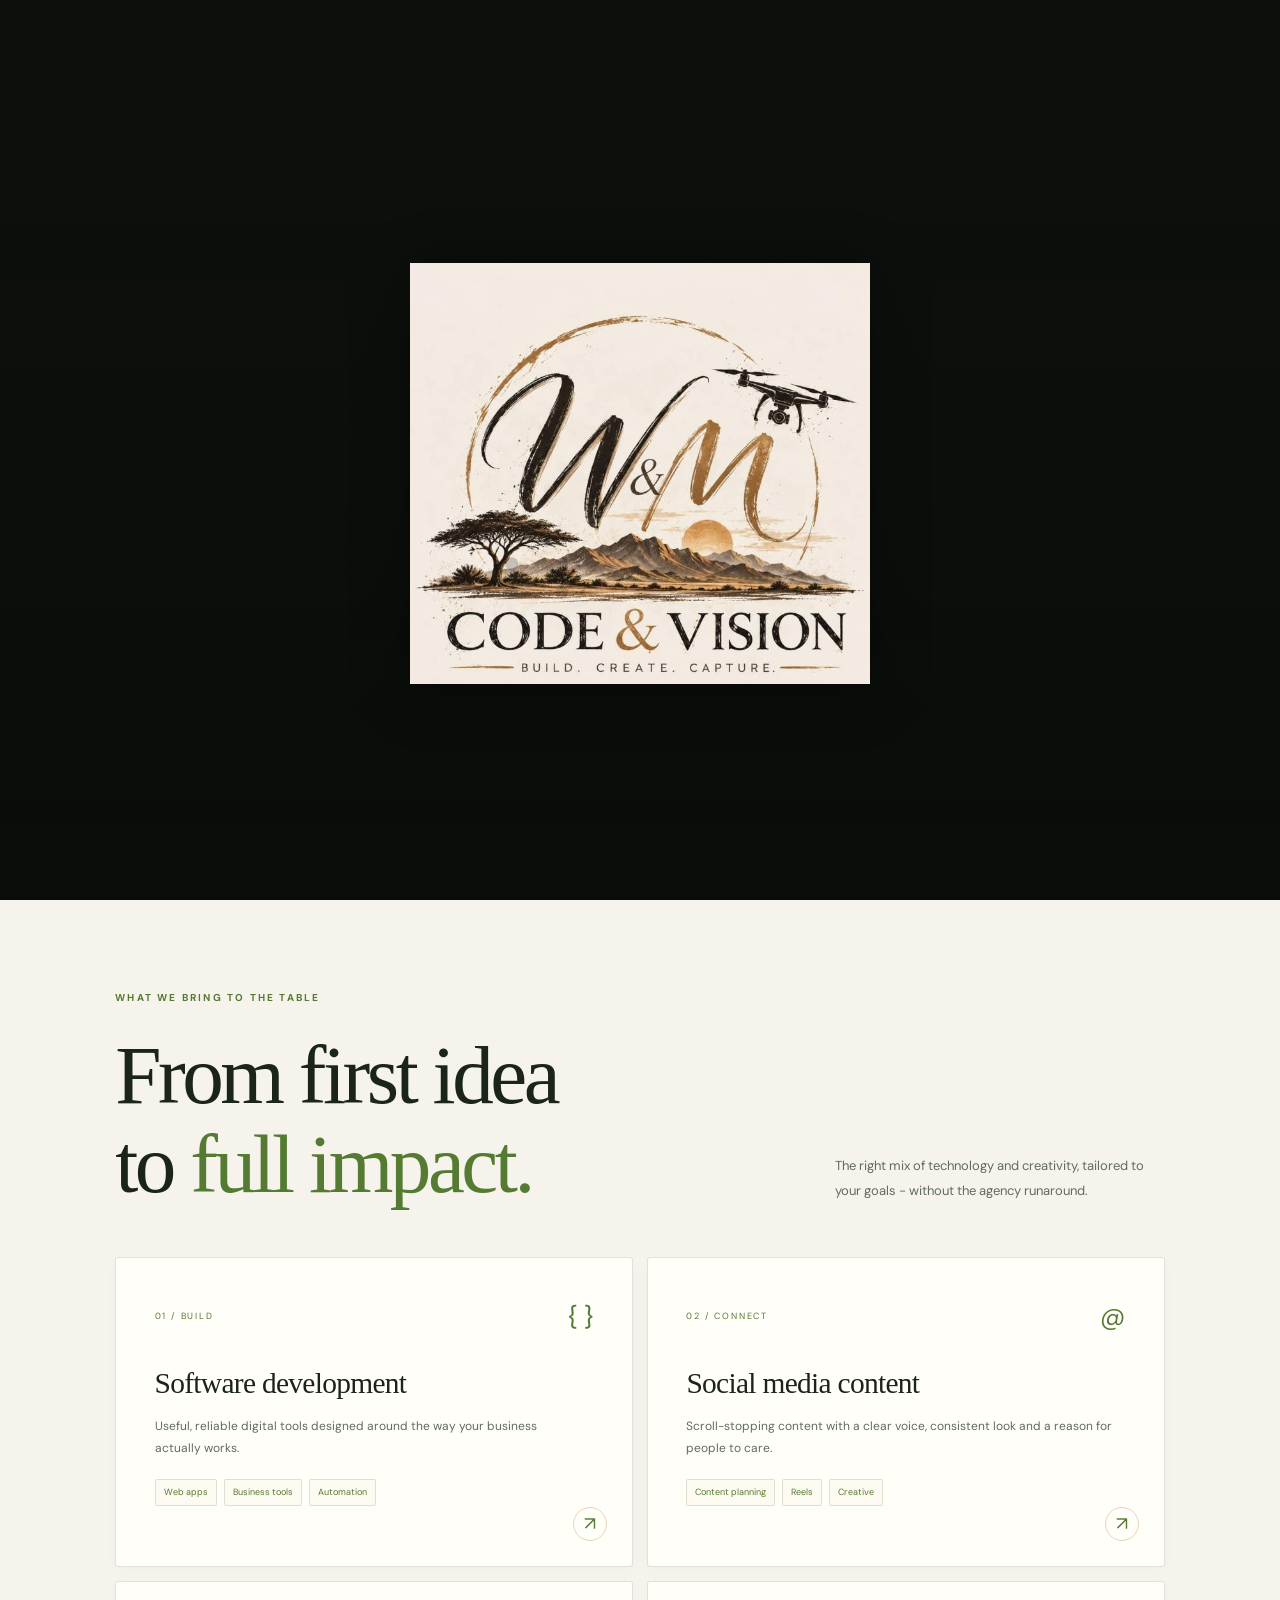
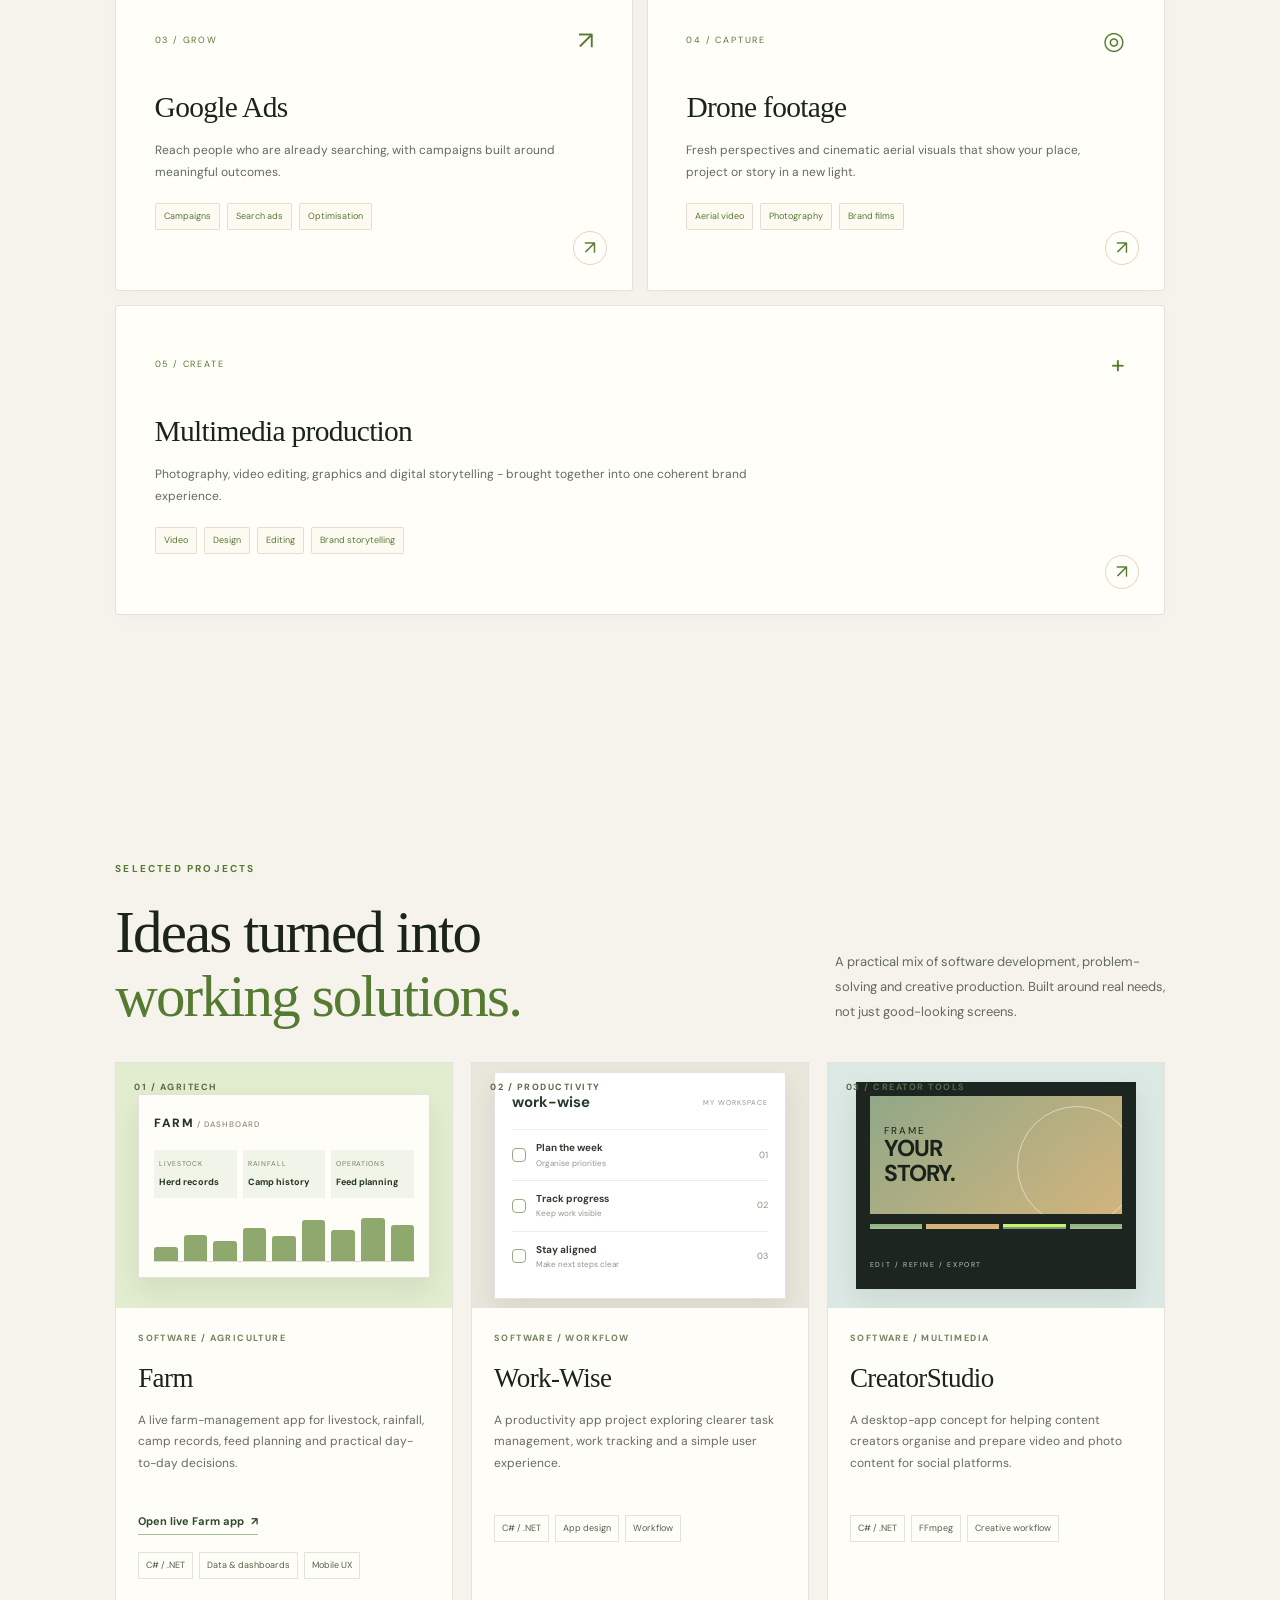
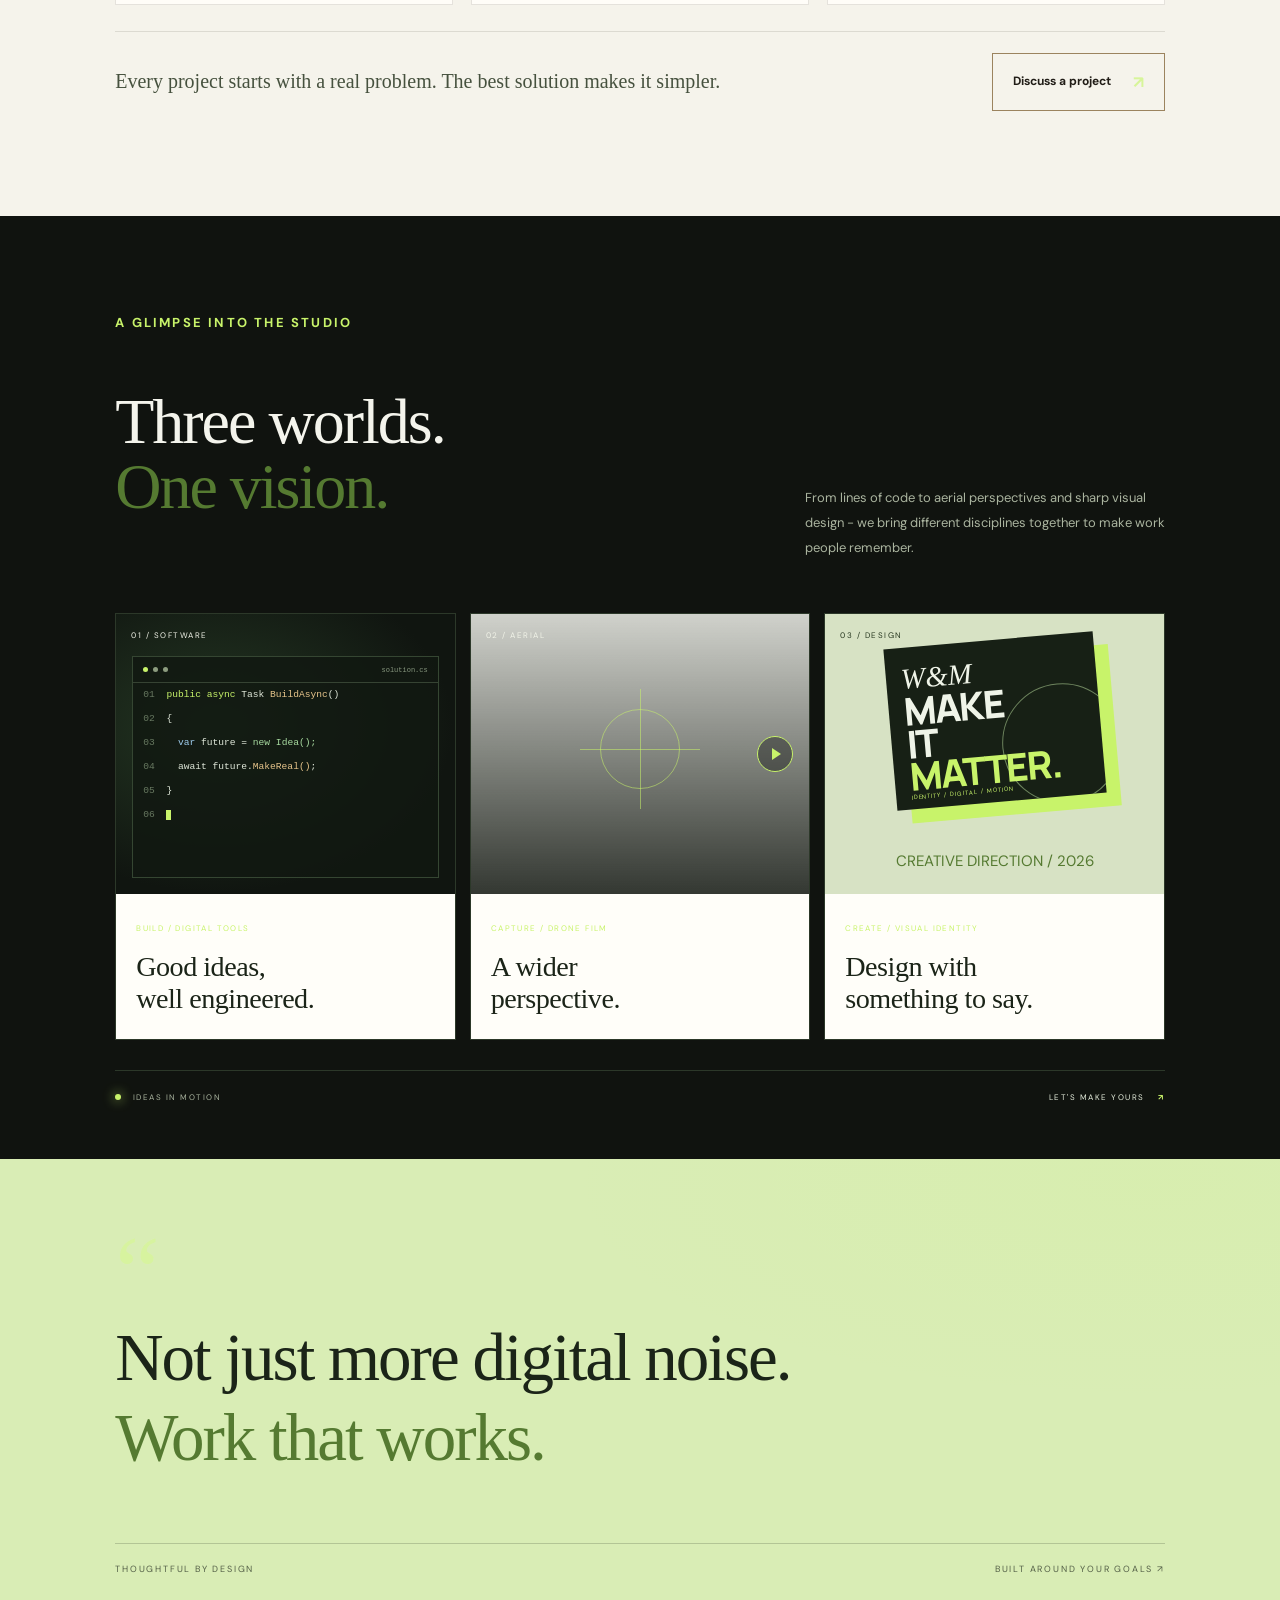
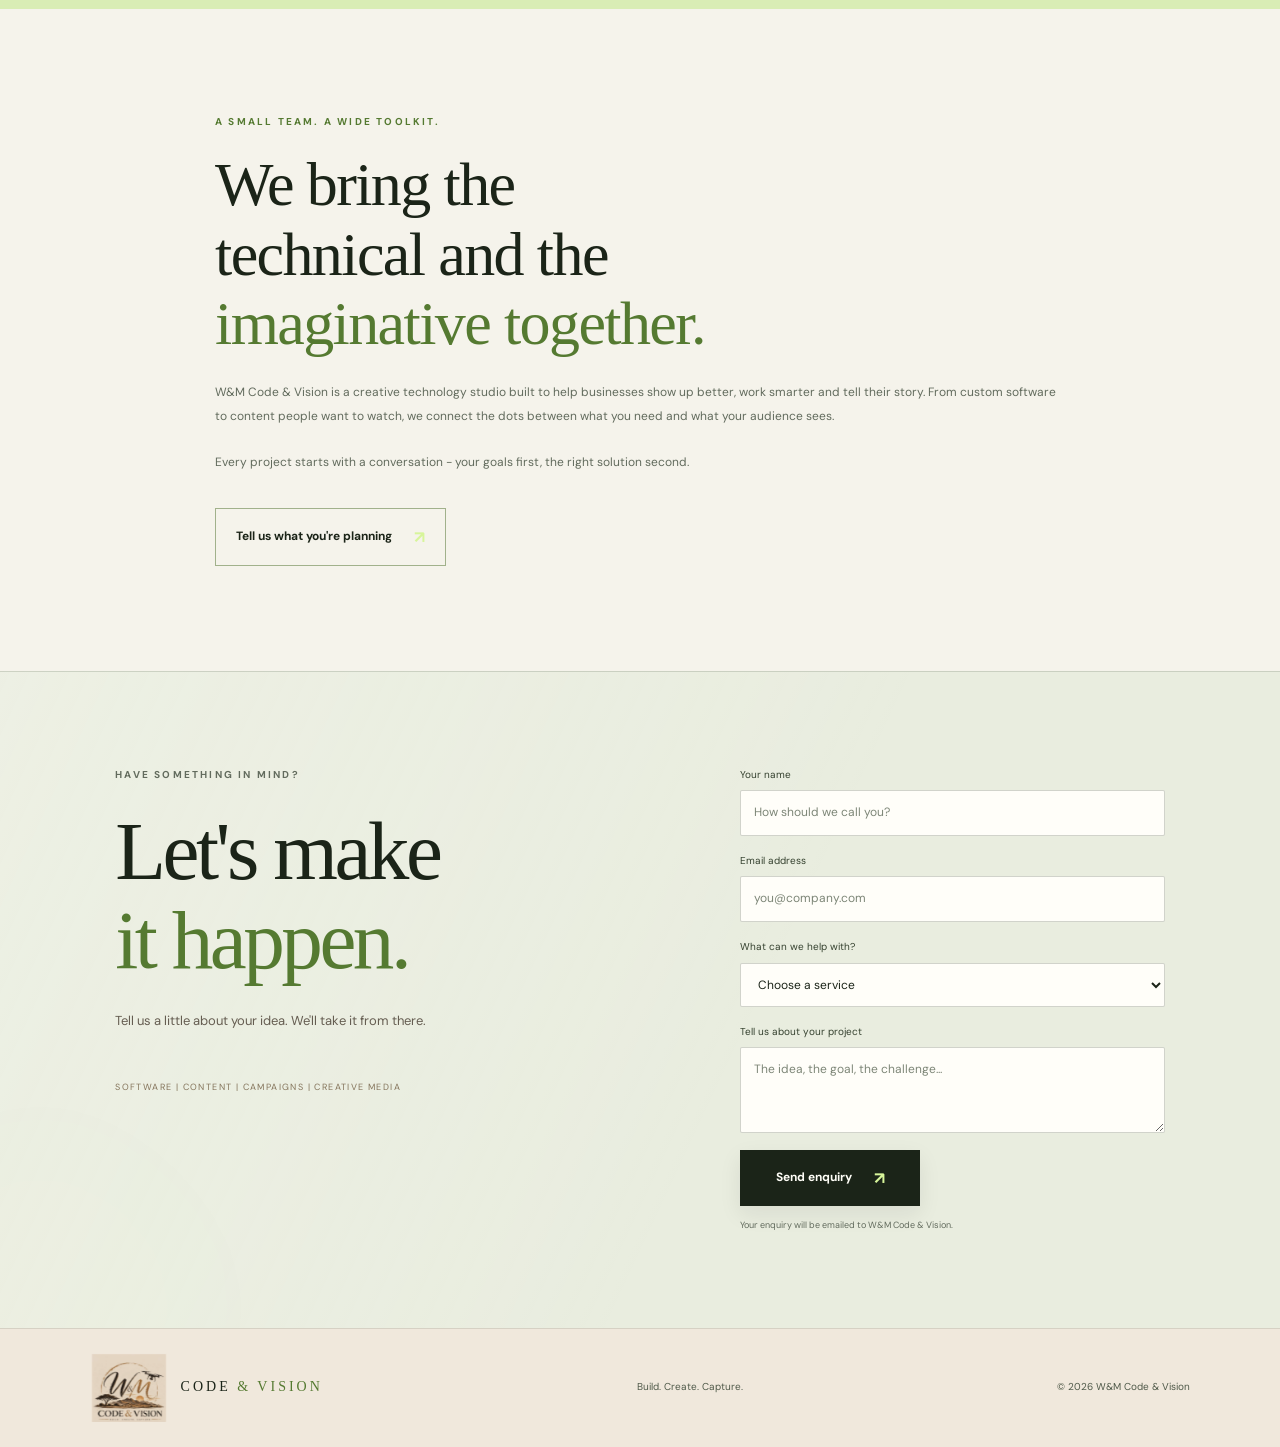
==== commit d0af139b: "Link live Farm app from portfolio" ====
--- a/index.html
+++ b/index.html
@@ -61,7 +61,7 @@
         <article class="service-card service-card-wide"><div class="service-top"><span class="service-number">05 / CREATE</span><span class="service-icon" aria-hidden="true">+</span></div><h3>Multimedia production</h3><p>Photography, video editing, graphics and digital storytelling - brought together into one coherent brand experience.</p><div class="service-tags"><span>Video</span><span>Design</span><span>Editing</span><span>Brand storytelling</span></div><a href="#contact" aria-label="Ask about multimedia production">&#8599;</a></article>
       </div>
     </section>
-    <section class="selected-work section" id="work"><div class="work-heading"><div><p class="eyebrow">SELECTED PROJECTS</p><h2>Ideas turned into<br><span class="gradient-text">working solutions.</span></h2></div><p class="section-intro">A practical mix of software development, problem-solving and creative production. Built around real needs, not just good-looking screens.</p></div><div class="work-grid"><article class="work-card work-farm"><div class="work-art"><span class="work-index">01 / AGRITECH</span><div class="farm-ui"><span class="farm-ui-brand">FARM<span> / DASHBOARD</span></span><div class="farm-ui-stats"><div><small>LIVESTOCK</small><b>Herd records</b></div><div><small>RAINFALL</small><b>Camp history</b></div><div><small>OPERATIONS</small><b>Feed planning</b></div></div><div class="farm-ui-chart"><i></i><i></i><i></i><i></i><i></i><i></i><i></i><i></i><i></i></div></div></div><div class="work-copy"><p class="work-kicker">SOFTWARE / AGRICULTURE</p><h3>Farm</h3><p>A farm-management app concept focused on livestock, rainfall, camp records and practical day-to-day decisions.</p><div class="work-tags"><span>C# / .NET</span><span>Data &amp; dashboards</span><span>Mobile UX</span></div></div></article><article class="work-card work-wise"><div class="work-art"><span class="work-index">02 / PRODUCTIVITY</span><div class="wise-ui"><div class="wise-ui-top"><b>work-wise</b><span>MY WORKSPACE</span></div><div class="wise-task"><i></i><span><b>Plan the week</b><small>Organise priorities</small></span><em>01</em></div><div class="wise-task"><i></i><span><b>Track progress</b><small>Keep work visible</small></span><em>02</em></div><div class="wise-task"><i></i><span><b>Stay aligned</b><small>Make next steps clear</small></span><em>03</em></div></div></div><div class="work-copy"><p class="work-kicker">SOFTWARE / WORKFLOW</p><h3>Work-Wise</h3><p>A productivity app project exploring clearer task management, work tracking and a simple user experience.</p><div class="work-tags"><span>C# / .NET</span><span>App design</span><span>Workflow</span></div></div></article><article class="work-card work-creator"><div class="work-art"><span class="work-index">03 / CREATOR TOOLS</span><div class="creator-ui"><div class="creator-preview"><span>FRAME<br><b>YOUR<br>STORY.</b></span><i></i></div><div class="creator-timeline"><span></span><span></span><span></span><span></span></div><small>EDIT / REFINE / EXPORT</small></div></div><div class="work-copy"><p class="work-kicker">SOFTWARE / MULTIMEDIA</p><h3>CreatorStudio</h3><p>A desktop-app concept for helping content creators organise and prepare video and photo content for social platforms.</p><div class="work-tags"><span>C# / .NET</span><span>FFmpeg</span><span>Creative workflow</span></div></div></article></div><div class="work-bottom"><p>Every project starts with a real problem. The best solution makes it simpler.</p><a class="button button-outline" href="#contact">Discuss a project <span aria-hidden="true">&#8599;</span></a></div></section>
+    <section class="selected-work section" id="work"><div class="work-heading"><div><p class="eyebrow">SELECTED PROJECTS</p><h2>Ideas turned into<br><span class="gradient-text">working solutions.</span></h2></div><p class="section-intro">A practical mix of software development, problem-solving and creative production. Built around real needs, not just good-looking screens.</p></div><div class="work-grid"><article class="work-card work-farm"><div class="work-art"><span class="work-index">01 / AGRITECH</span><div class="farm-ui"><span class="farm-ui-brand">FARM<span> / DASHBOARD</span></span><div class="farm-ui-stats"><div><small>LIVESTOCK</small><b>Herd records</b></div><div><small>RAINFALL</small><b>Camp history</b></div><div><small>OPERATIONS</small><b>Feed planning</b></div></div><div class="farm-ui-chart"><i></i><i></i><i></i><i></i><i></i><i></i><i></i><i></i><i></i></div></div></div><div class="work-copy"><p class="work-kicker">SOFTWARE / AGRICULTURE</p><h3>Farm</h3><p>A live farm-management app for livestock, rainfall, camp records, feed planning and practical day-to-day decisions.</p><a class="work-live-link" href="https://farmapp.runasp.net/" target="_blank" rel="noopener noreferrer">Open live Farm app <span aria-hidden="true">&#8599;</span></a><div class="work-tags"><span>C# / .NET</span><span>Data &amp; dashboards</span><span>Mobile UX</span></div></div></article><article class="work-card work-wise"><div class="work-art"><span class="work-index">02 / PRODUCTIVITY</span><div class="wise-ui"><div class="wise-ui-top"><b>work-wise</b><span>MY WORKSPACE</span></div><div class="wise-task"><i></i><span><b>Plan the week</b><small>Organise priorities</small></span><em>01</em></div><div class="wise-task"><i></i><span><b>Track progress</b><small>Keep work visible</small></span><em>02</em></div><div class="wise-task"><i></i><span><b>Stay aligned</b><small>Make next steps clear</small></span><em>03</em></div></div></div><div class="work-copy"><p class="work-kicker">SOFTWARE / WORKFLOW</p><h3>Work-Wise</h3><p>A productivity app project exploring clearer task management, work tracking and a simple user experience.</p><div class="work-tags"><span>C# / .NET</span><span>App design</span><span>Workflow</span></div></div></article><article class="work-card work-creator"><div class="work-art"><span class="work-index">03 / CREATOR TOOLS</span><div class="creator-ui"><div class="creator-preview"><span>FRAME<br><b>YOUR<br>STORY.</b></span><i></i></div><div class="creator-timeline"><span></span><span></span><span></span><span></span></div><small>EDIT / REFINE / EXPORT</small></div></div><div class="work-copy"><p class="work-kicker">SOFTWARE / MULTIMEDIA</p><h3>CreatorStudio</h3><p>A desktop-app concept for helping content creators organise and prepare video and photo content for social platforms.</p><div class="work-tags"><span>C# / .NET</span><span>FFmpeg</span><span>Creative workflow</span></div></div></article></div><div class="work-bottom"><p>Every project starts with a real problem. The best solution makes it simpler.</p><a class="button button-outline" href="#contact">Discuss a project <span aria-hidden="true">&#8599;</span></a></div></section>
     <section class="interactive-studio reel-section" id="playground">
       <div class="studio-heading">
         <div><p class="eyebrow">A GLIMPSE INTO THE STUDIO</p><h2>Three worlds.<br><span class="gradient-text">One vision.</span></h2></div>
--- a/interactive.css
+++ b/interactive.css
@@ -80,6 +80,10 @@
 @media(max-width:650px){.hero h1{max-width:12ch}.reel-frame{border-radius:2px}.about-visual{box-shadow:8px 8px 0 rgba(183,138,67,.13)}.nav-links{box-shadow:0 18px 30px rgba(29,25,18,.08)}}
 @media(prefers-reduced-motion:reduce){.reel-landscape-video,.about-stamp>span,.service-card>a{transition:none!important}}
 
+/* Live app link in the portfolio project card. */
+.work-live-link{display:inline-flex;align-items:center;gap:7px;margin-top:14px;color:#304a2c;font-size:11px;font-weight:700;text-decoration:none;border-bottom:1px solid #a8b99a;padding-bottom:4px;transition:gap .2s,color .2s}
+.work-live-link:hover{gap:11px;color:#6a873f}
+
 /* Selected work: concrete project stories for customers and hiring teams. */
 .work-heading{display:flex;align-items:end;justify-content:space-between;gap:36px;margin-bottom:34px}
 .work-heading h2{font-family:Georgia,'Times New Roman',serif;font-size:clamp(38px,4.6vw,60px);line-height:1.08;letter-spacing:-1.8px;font-weight:400;margin:0}
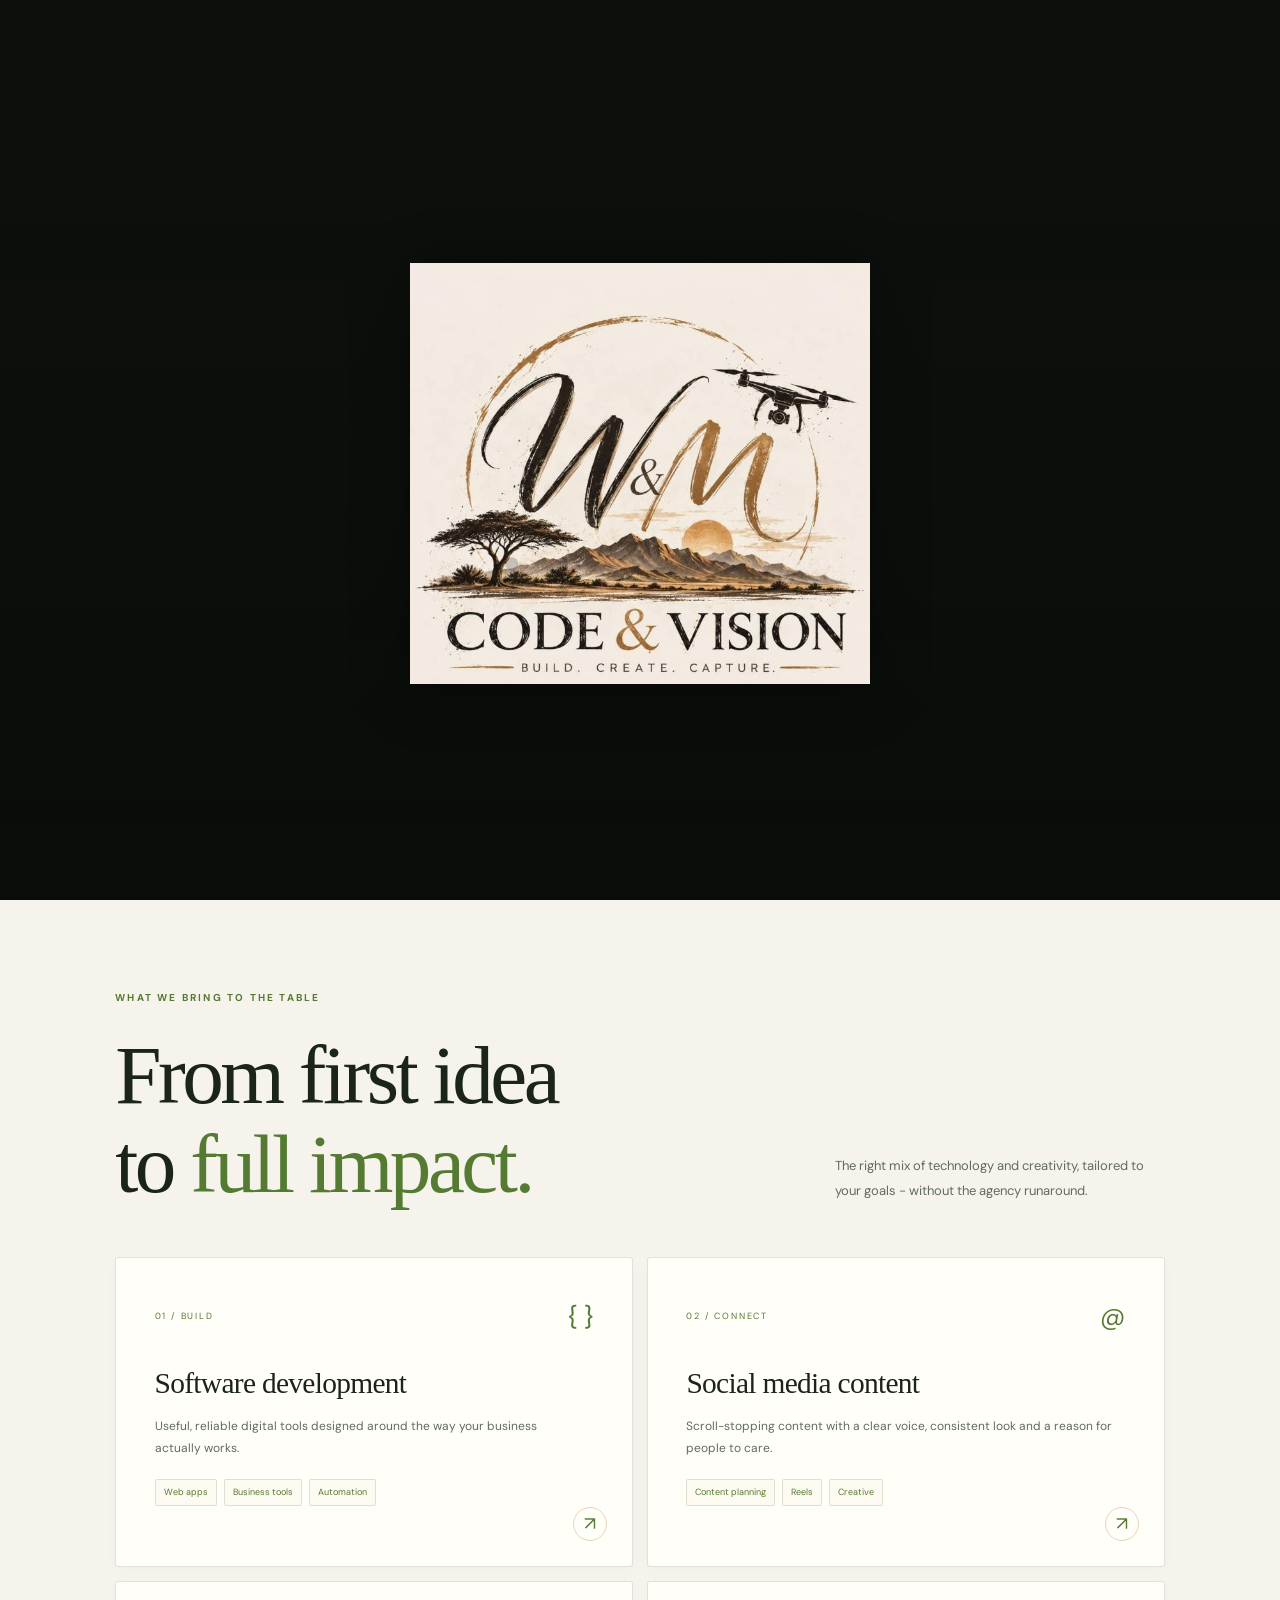
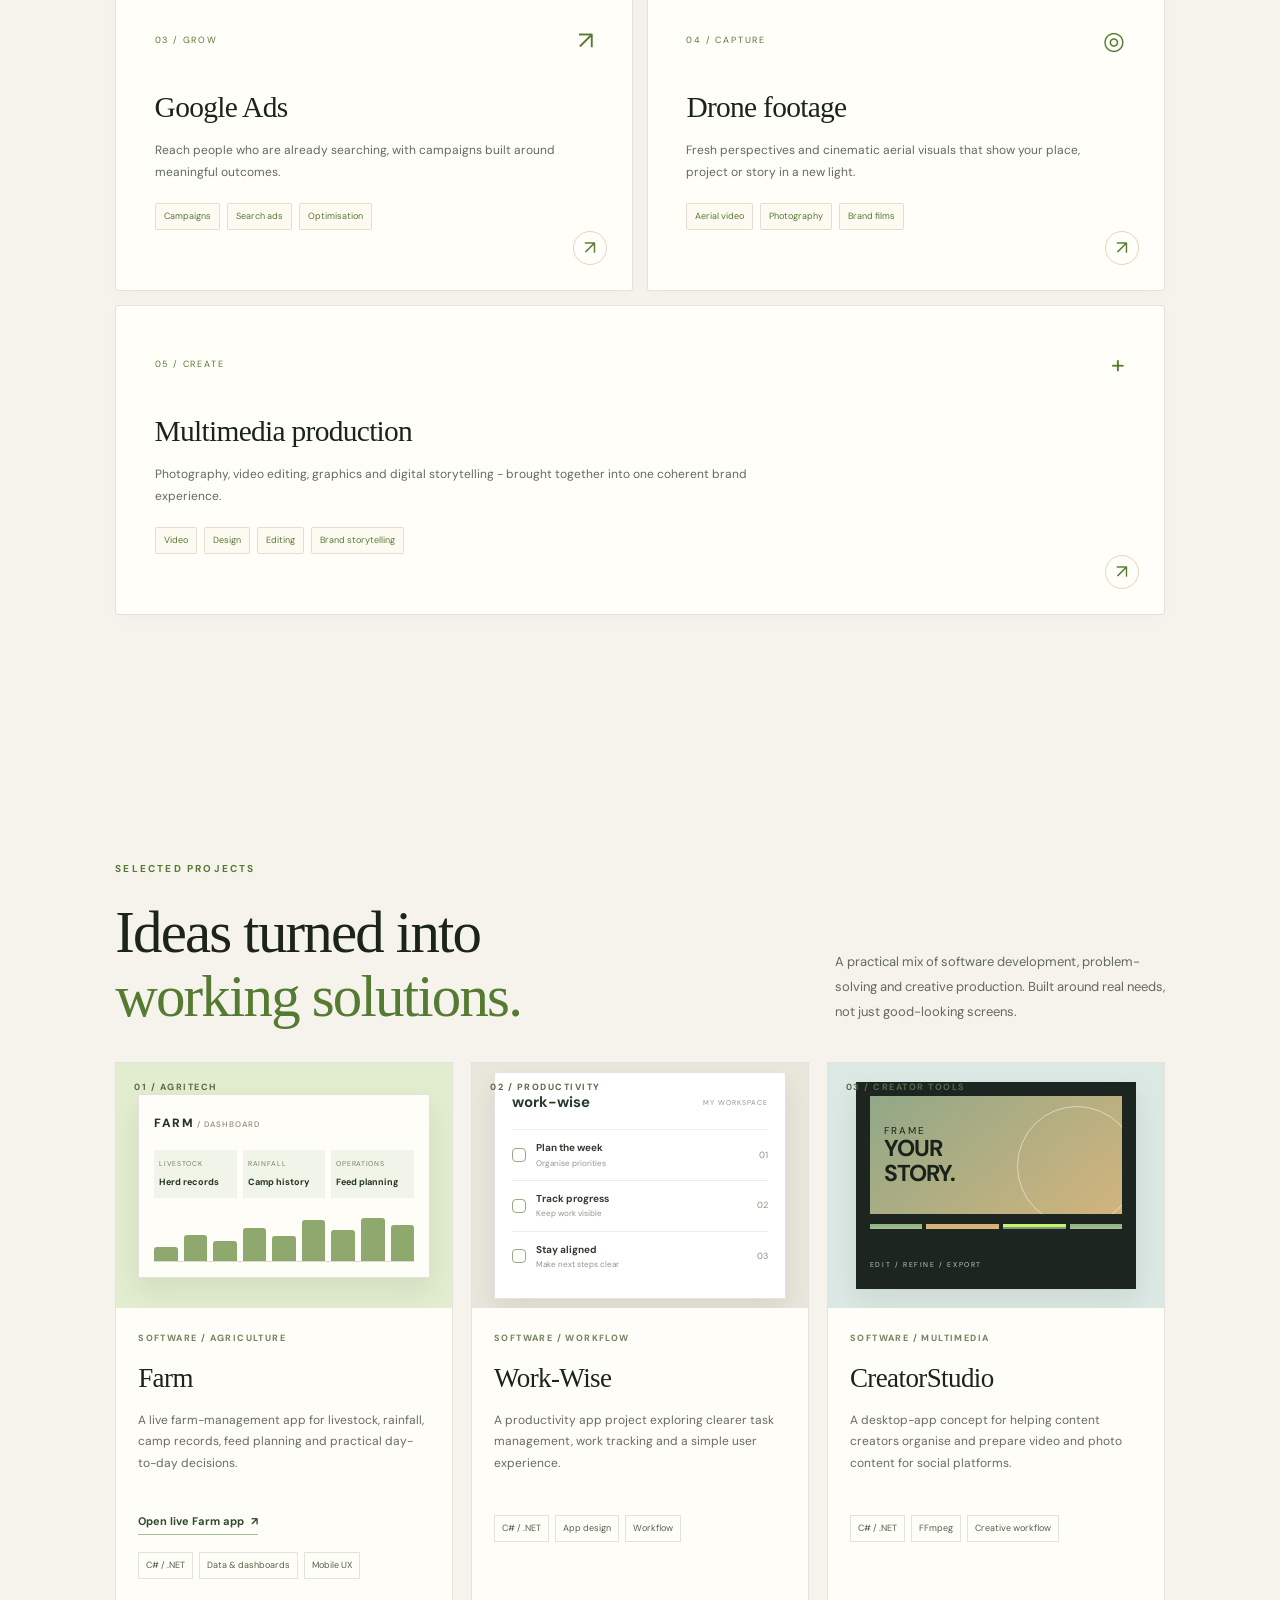
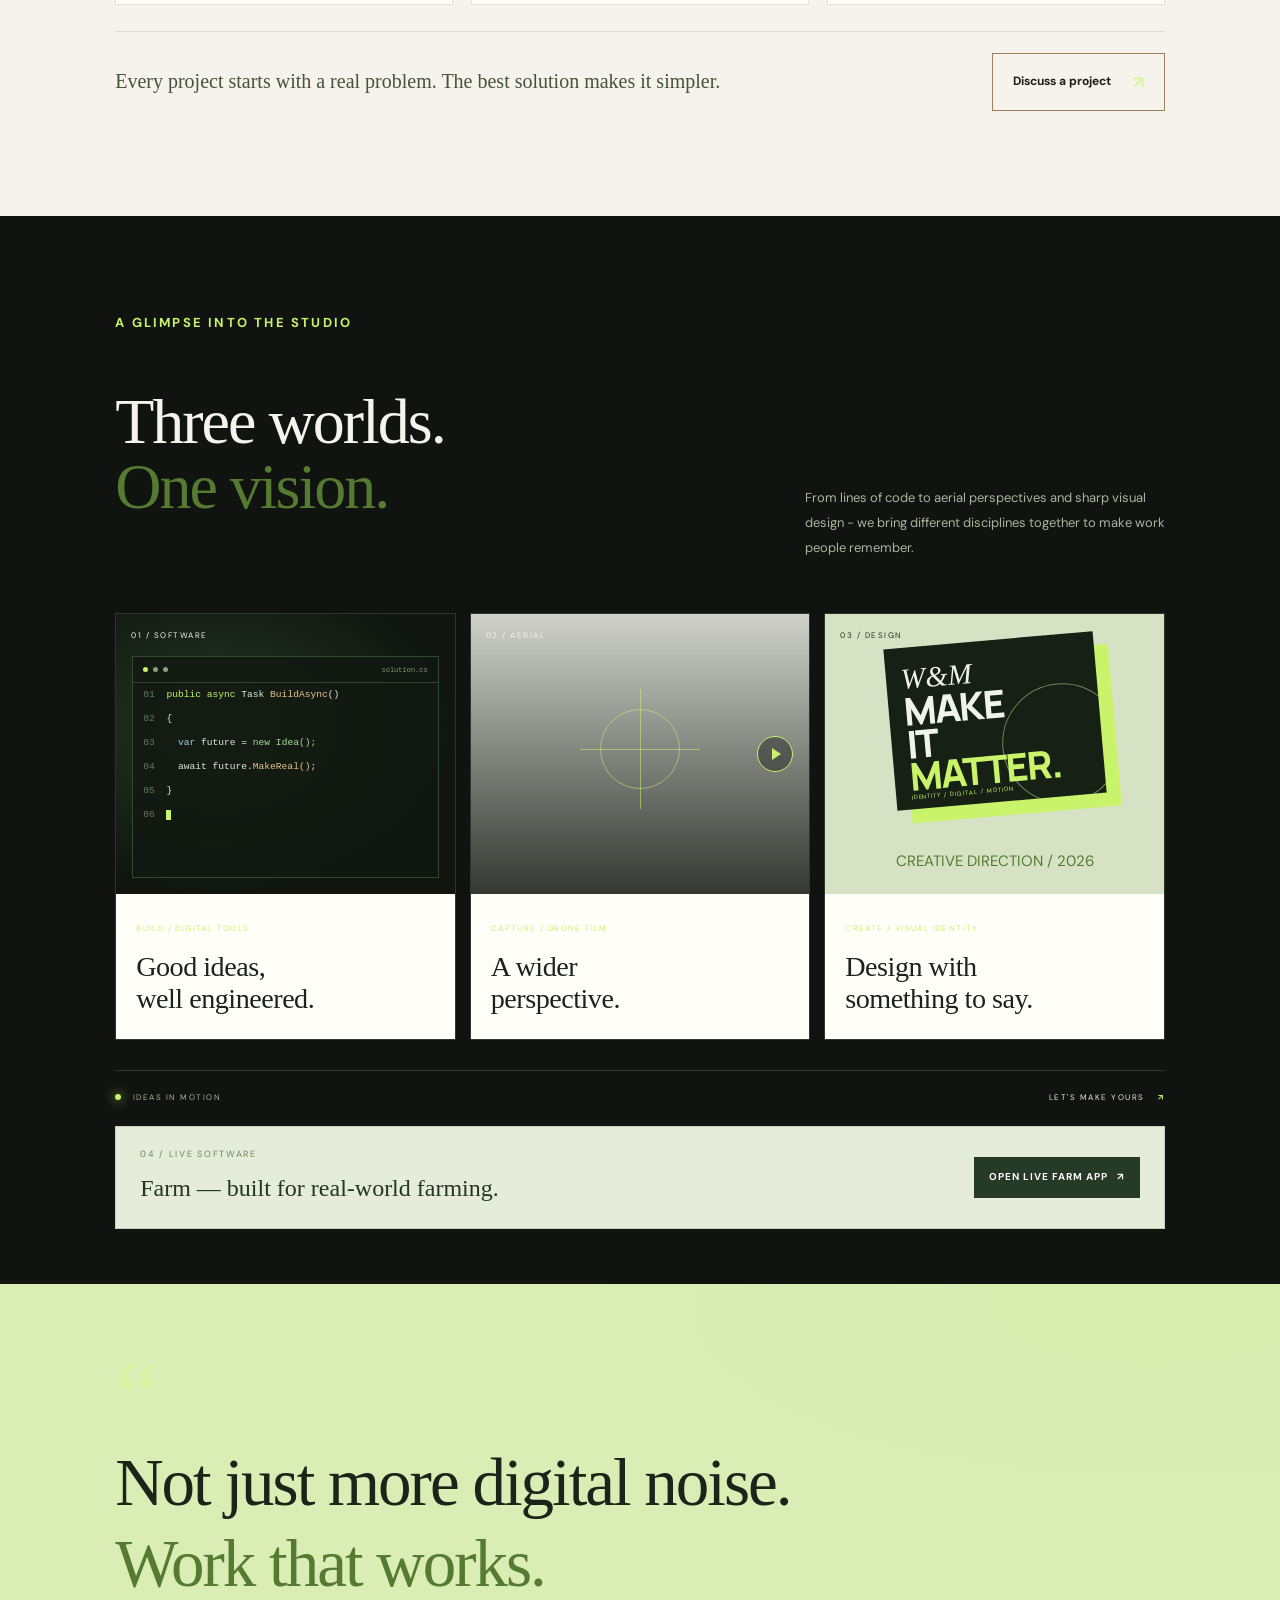
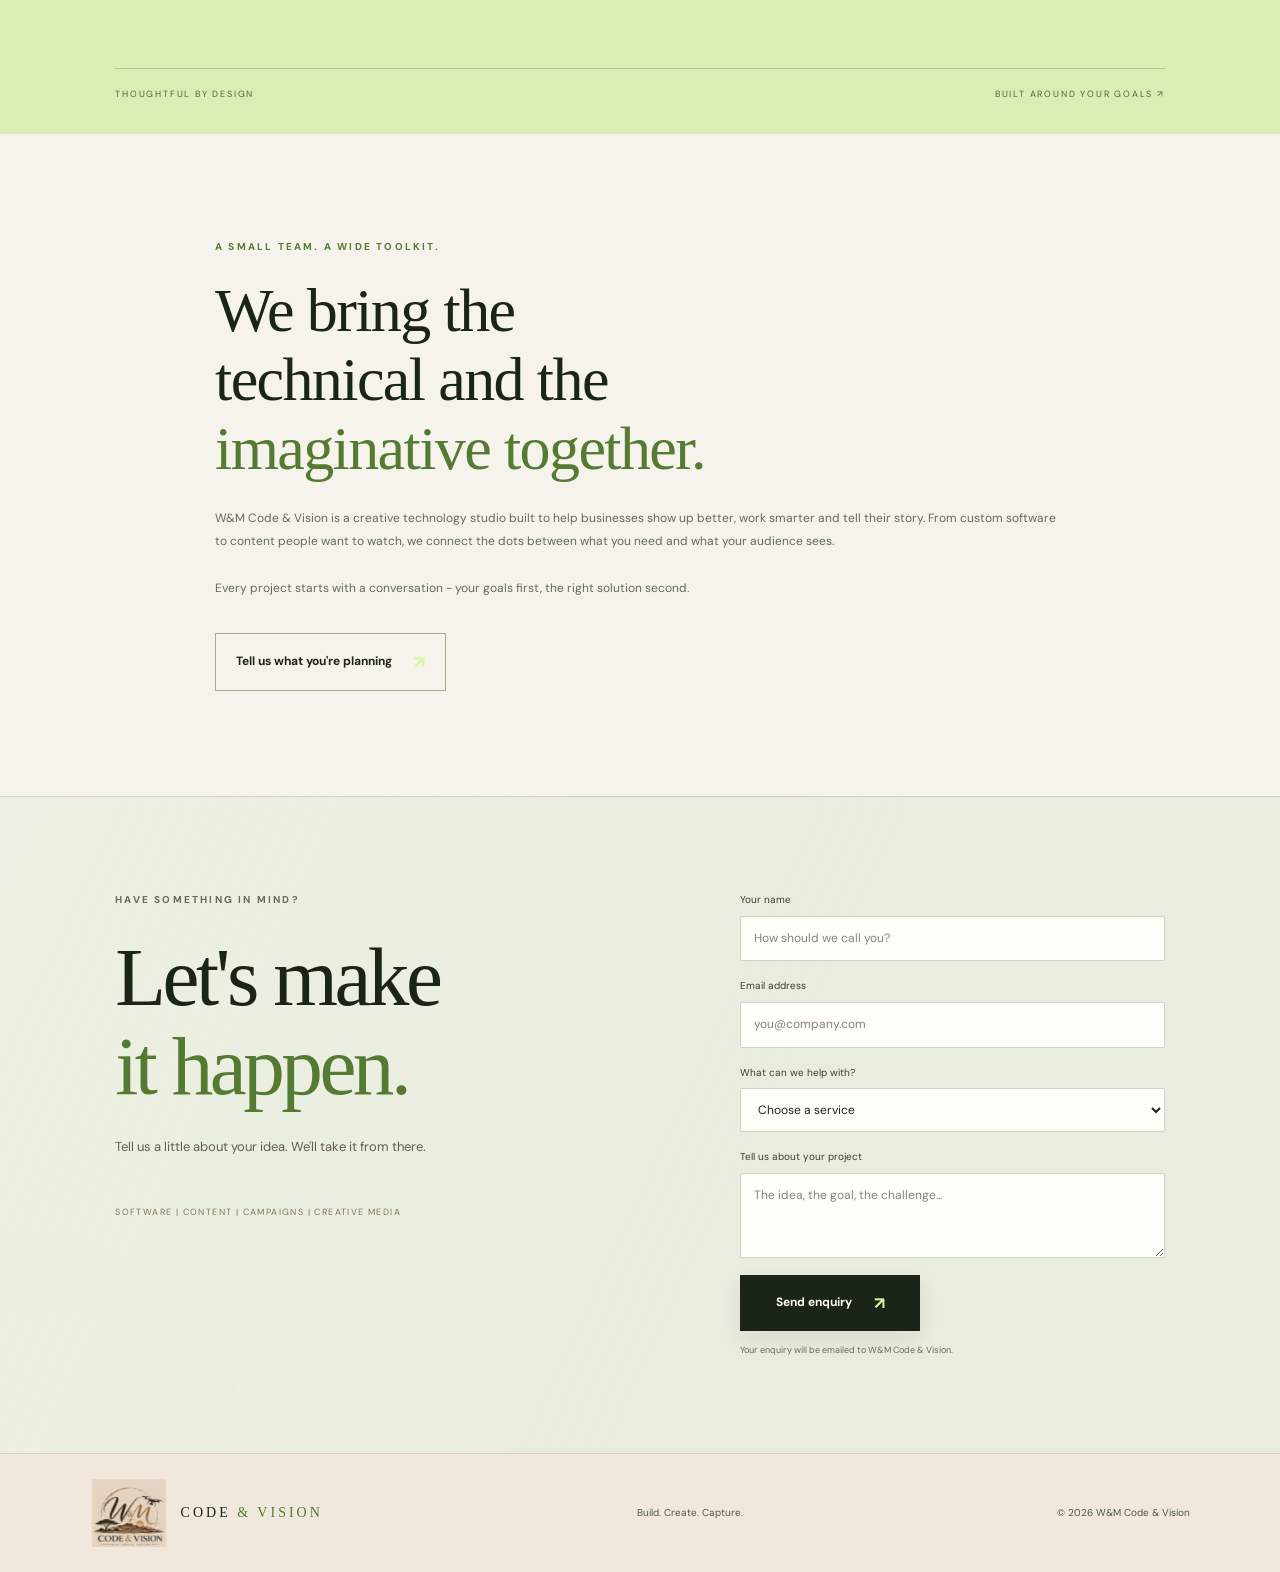
==== commit 05855876: "Place live Farm app below Create showcase" ====
--- a/index.html
+++ b/index.html
@@ -15,7 +15,7 @@
   <link rel="preconnect" href="https://fonts.googleapis.com">
   <link rel="preconnect" href="https://fonts.gstatic.com" crossorigin>
   <link href="https://fonts.googleapis.com/css2?family=DM+Sans:wght@400;500;600;700&family=Manrope:wght@400;500;600;700;800&display=swap" rel="stylesheet">
-  <link rel="stylesheet" href="styles.css?v=real-logo">
+  <link rel="stylesheet" href="styles.css?v=live-farm-20261022">
   <link rel="stylesheet" href="interactive.css?v=about-clean">
   <script src="script.js" defer></script>
 </head>
@@ -28,7 +28,7 @@
   <header class="site-header">
     <a class="brand" href="#home" aria-label="W&M Code and Vision home"><img class="brand-emblem" src="logo-cropped.jpg" alt="W&M Code and Vision logo"><span class="brand-name">CODE <b>&amp; VISION</b></span></a>
     <button class="menu-toggle" aria-label="Toggle navigation" aria-expanded="false"><span></span><span></span></button>
-    <nav class="nav-links" aria-label="Main navigation"><a href="#services">Services</a><a href="#work">Projects</a><a href="#playground">Showreel</a><a href="#about">About</a><a class="nav-cta" href="#contact">Let's talk <span aria-hidden="true">&#8599;</span></a></nav>
+    <nav class="nav-links" aria-label="Main navigation"><a href="#services">Services</a><a href="#playground">Showreel</a><a href="#about">About</a><a class="nav-cta" href="#contact">Let's talk <span aria-hidden="true">&#8599;</span></a></nav>
   </header>
   <main>
     <section class="hero" id="home">
@@ -73,6 +73,7 @@
         <article class="showreel-tile tile-design"><div class="tile-visual tile-design-visual"><span class="tile-chip">03 / DESIGN</span><div class="design-poster"><span>W&amp;M</span><b>MAKE<br>IT<br><i>MATTER.</i></b><small>IDENTITY / DIGITAL / MOTION</small><div class="poster-orbit"></div></div><span class="design-index">CREATIVE DIRECTION / 2026</span></div><div class="tile-copy"><span>CREATE / VISUAL IDENTITY</span><h3>Design with<br>something to say.</h3></div></article>
       </div>
       <div class="reel-footer"><span><i class="live-pulse"></i> IDEAS IN MOTION</span><a href="#contact">LET'S MAKE YOURS <b>&#8599;</b></a></div>
+      <div class="farm-showcase-link"><span><small>04 / LIVE SOFTWARE</small><strong>Farm — built for real-world farming.</strong></span><a href="https://farmapp.runasp.net/" target="_blank" rel="noopener noreferrer">OPEN LIVE FARM APP <b aria-hidden="true">&#8599;</b></a></div>
     </section><section class="statement-section"><div class="statement-mark">&ldquo;</div><p>Not just more digital noise.<br><span>Work that works.</span></p><div class="statement-bottom"><span>THOUGHTFUL BY DESIGN</span><span>BUILT AROUND YOUR GOALS &#8599;</span></div></section>
     <section class="section about-section" id="about"><div class="about-copy"><p class="eyebrow">A SMALL TEAM. A WIDE TOOLKIT.</p><h2>We bring the<br>technical and the<br><span class="gradient-text">imaginative together.</span></h2><p>W&amp;M Code &amp; Vision is a creative technology studio built to help businesses show up better, work smarter and tell their story. From custom software to content people want to watch, we connect the dots between what you need and what your audience sees.</p><p>Every project starts with a conversation - your goals first, the right solution second.</p><a class="button button-outline" href="#contact">Tell us what you're planning <span aria-hidden="true">&#8599;</span></a></div></section>
     <section class="contact-section" id="contact"><div class="contact-orb"></div><div class="contact-copy"><p class="eyebrow">HAVE SOMETHING IN MIND?</p><h2>Let's make<br><span class="gradient-text">it happen.</span></h2><p>Tell us a little about your idea. We'll take it from there.</p><div class="contact-small">SOFTWARE | CONTENT | CAMPAIGNS | CREATIVE MEDIA</div></div><form class="contact-form" id="contact-form" action="https://formsubmit.co/info.wmcodevision@gmail.com" method="POST"><input type="hidden" name="_subject" value="New W&M Code & Vision website enquiry"><input type="hidden" name="_template" value="table"><label for="name">Your name</label><input id="name" name="name" autocomplete="name" placeholder="How should we call you?" required><label for="email">Email address</label><input id="email" name="email" type="email" autocomplete="email" placeholder="you@company.com" required><label for="service">What can we help with?</label><select id="service" name="service" required><option value="" disabled selected>Choose a service</option><option>Software development</option><option>Social media content</option><option>Google Ads</option><option>Drone footage</option><option>Multimedia production</option><option>A combination of services</option><option>Employment / collaboration</option><option>Not sure yet</option></select><label for="message">Tell us about your project</label><textarea id="message" name="message" rows="3" placeholder="The idea, the goal, the challenge..."></textarea><button class="button button-primary form-submit" type="submit">Send enquiry <span aria-hidden="true">&#8599;</span></button><p class="form-note" id="form-note">Your enquiry will be emailed to W&amp;M Code &amp; Vision.</p></form></section>
--- a/interactive.css
+++ b/interactive.css
@@ -80,6 +80,15 @@
 @media(max-width:650px){.hero h1{max-width:12ch}.reel-frame{border-radius:2px}.about-visual{box-shadow:8px 8px 0 rgba(183,138,67,.13)}.nav-links{box-shadow:0 18px 30px rgba(29,25,18,.08)}}
 @media(prefers-reduced-motion:reduce){.reel-landscape-video,.about-stamp>span,.service-card>a{transition:none!important}}
 
+/* Live Farm app callout directly beneath the CREATE/showreel cards. */
+.farm-showcase-link{display:flex;align-items:center;justify-content:space-between;gap:20px;margin-top:22px;padding:20px 24px;background:#e5ecd9;border:1px solid rgba(43,61,37,.16);color:#253523}
+.farm-showcase-link span,.farm-showcase-link small,.farm-showcase-link strong{display:block}
+.farm-showcase-link small{font-size:9px;letter-spacing:1.7px;color:#71835d;margin-bottom:7px}
+.farm-showcase-link strong{font-family:Georgia,'Times New Roman',serif;font-size:clamp(17px,2.2vw,24px);font-weight:400}
+.farm-showcase-link>a{flex-shrink:0;display:inline-flex;align-items:center;gap:9px;padding:12px 15px;background:#263a28;color:#fffdf8;text-decoration:none;font-size:10px;font-weight:700;letter-spacing:1px}
+.farm-showcase-link>a:hover{background:#526b43}
+@media(max-width:600px){.farm-showcase-link{align-items:flex-start;flex-direction:column;padding:18px}.farm-showcase-link>a{max-width:100%}}
+
 /* Live app link in the portfolio project card. */
 .work-live-link{display:inline-flex;align-items:center;gap:7px;margin-top:14px;color:#304a2c;font-size:11px;font-weight:700;text-decoration:none;border-bottom:1px solid #a8b99a;padding-bottom:4px;transition:gap .2s,color .2s}
 .work-live-link:hover{gap:11px;color:#6a873f}
